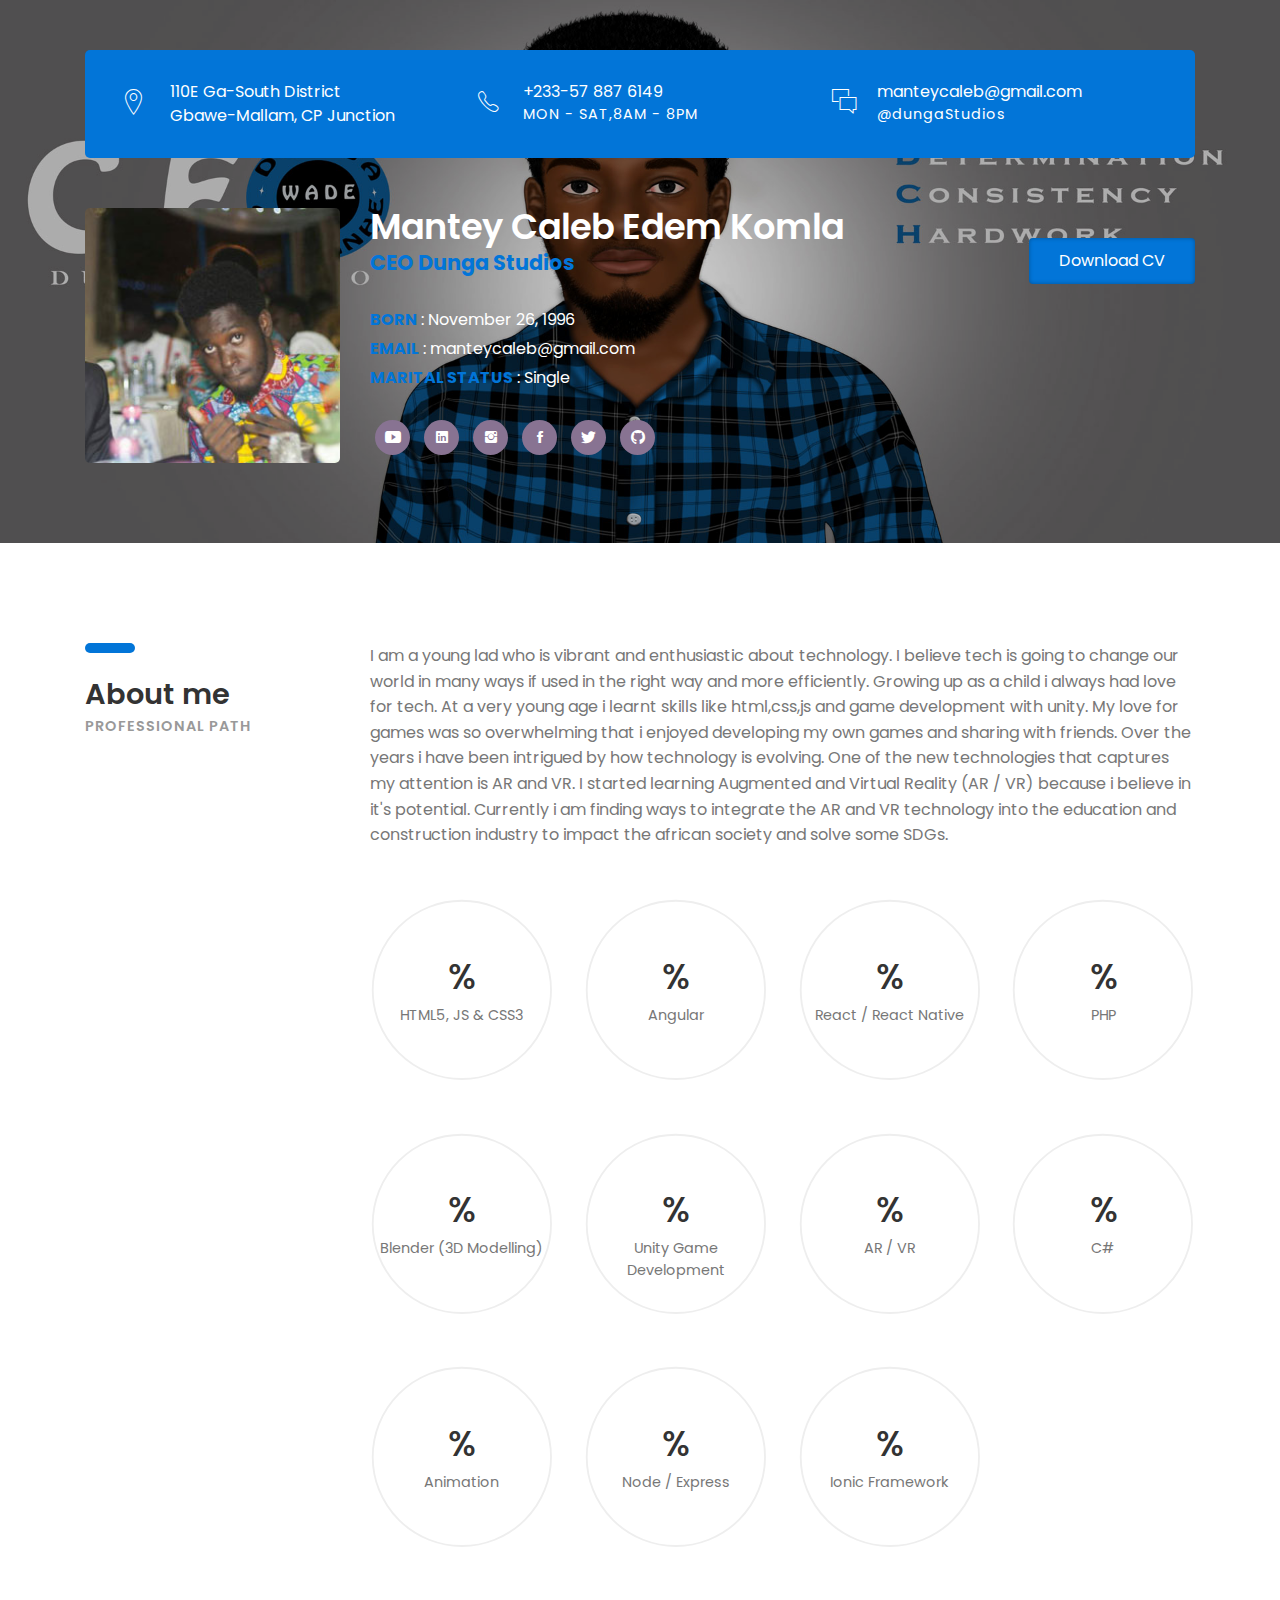
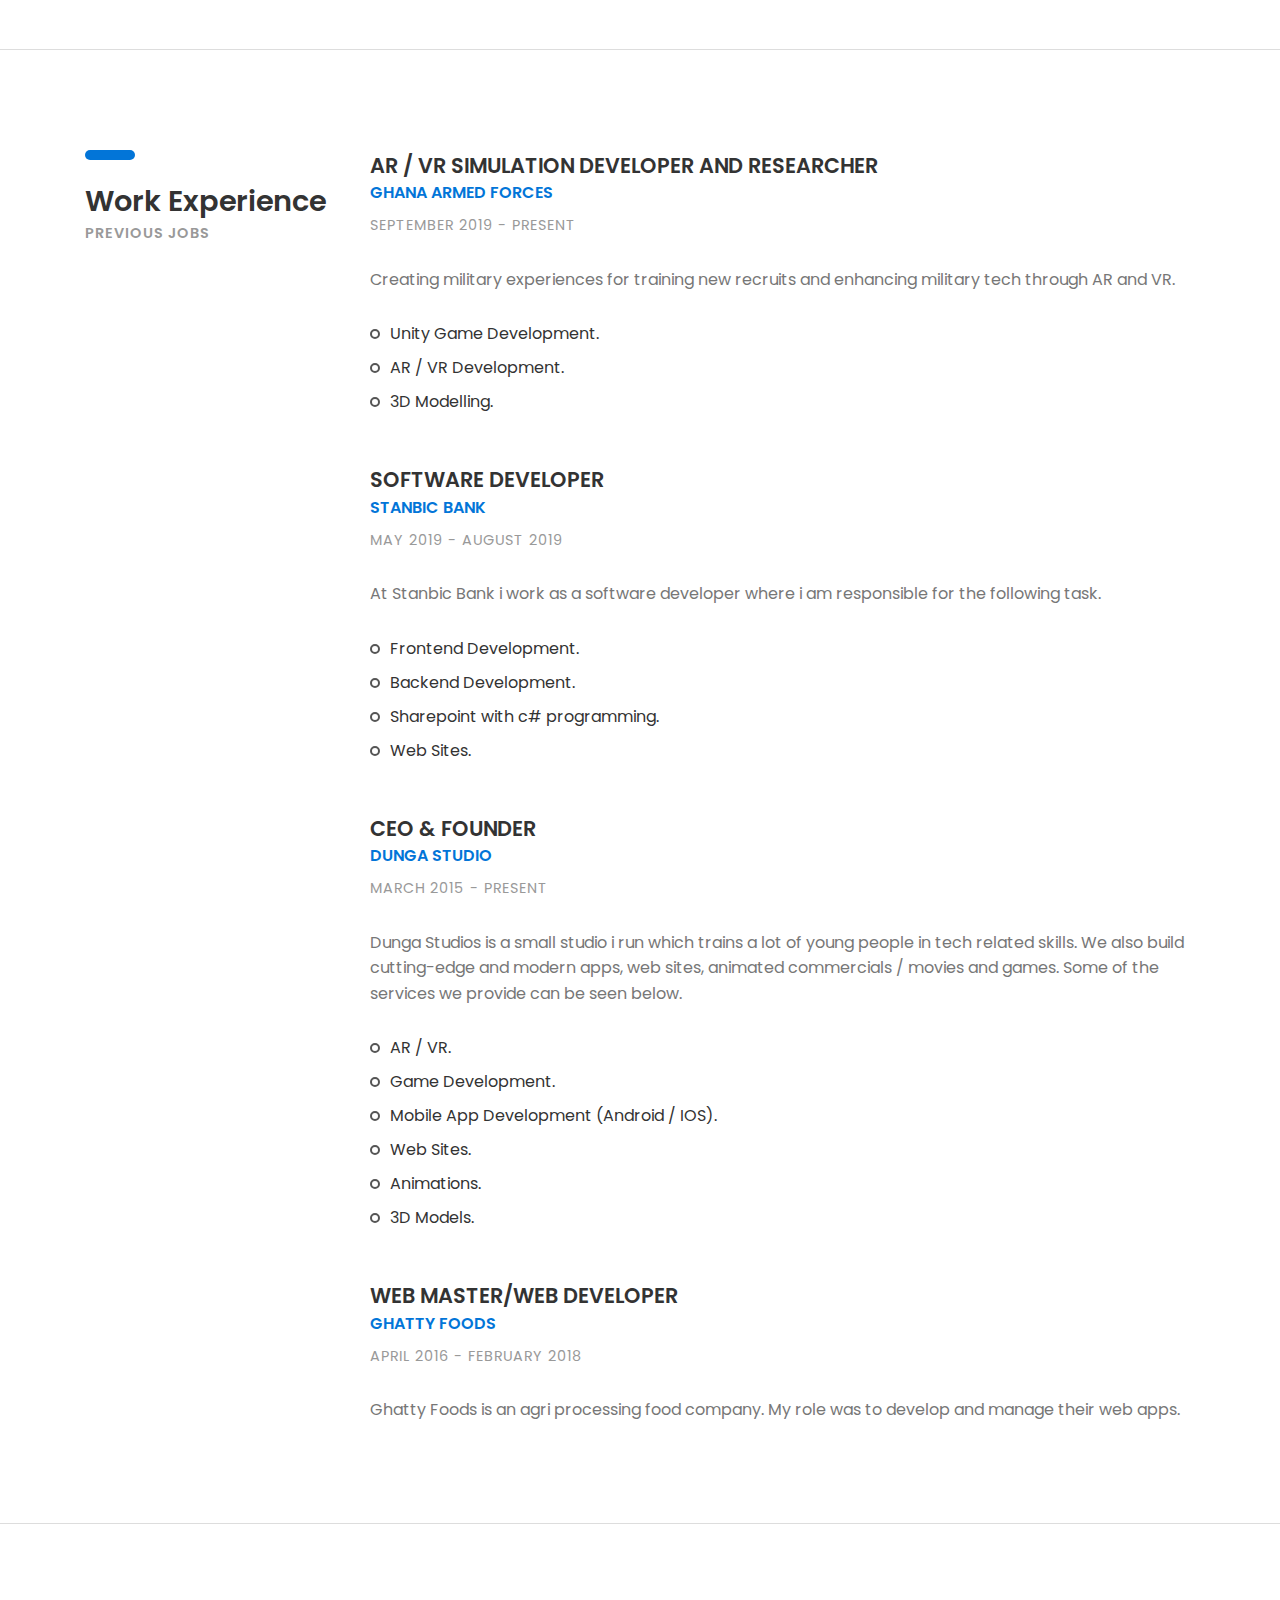
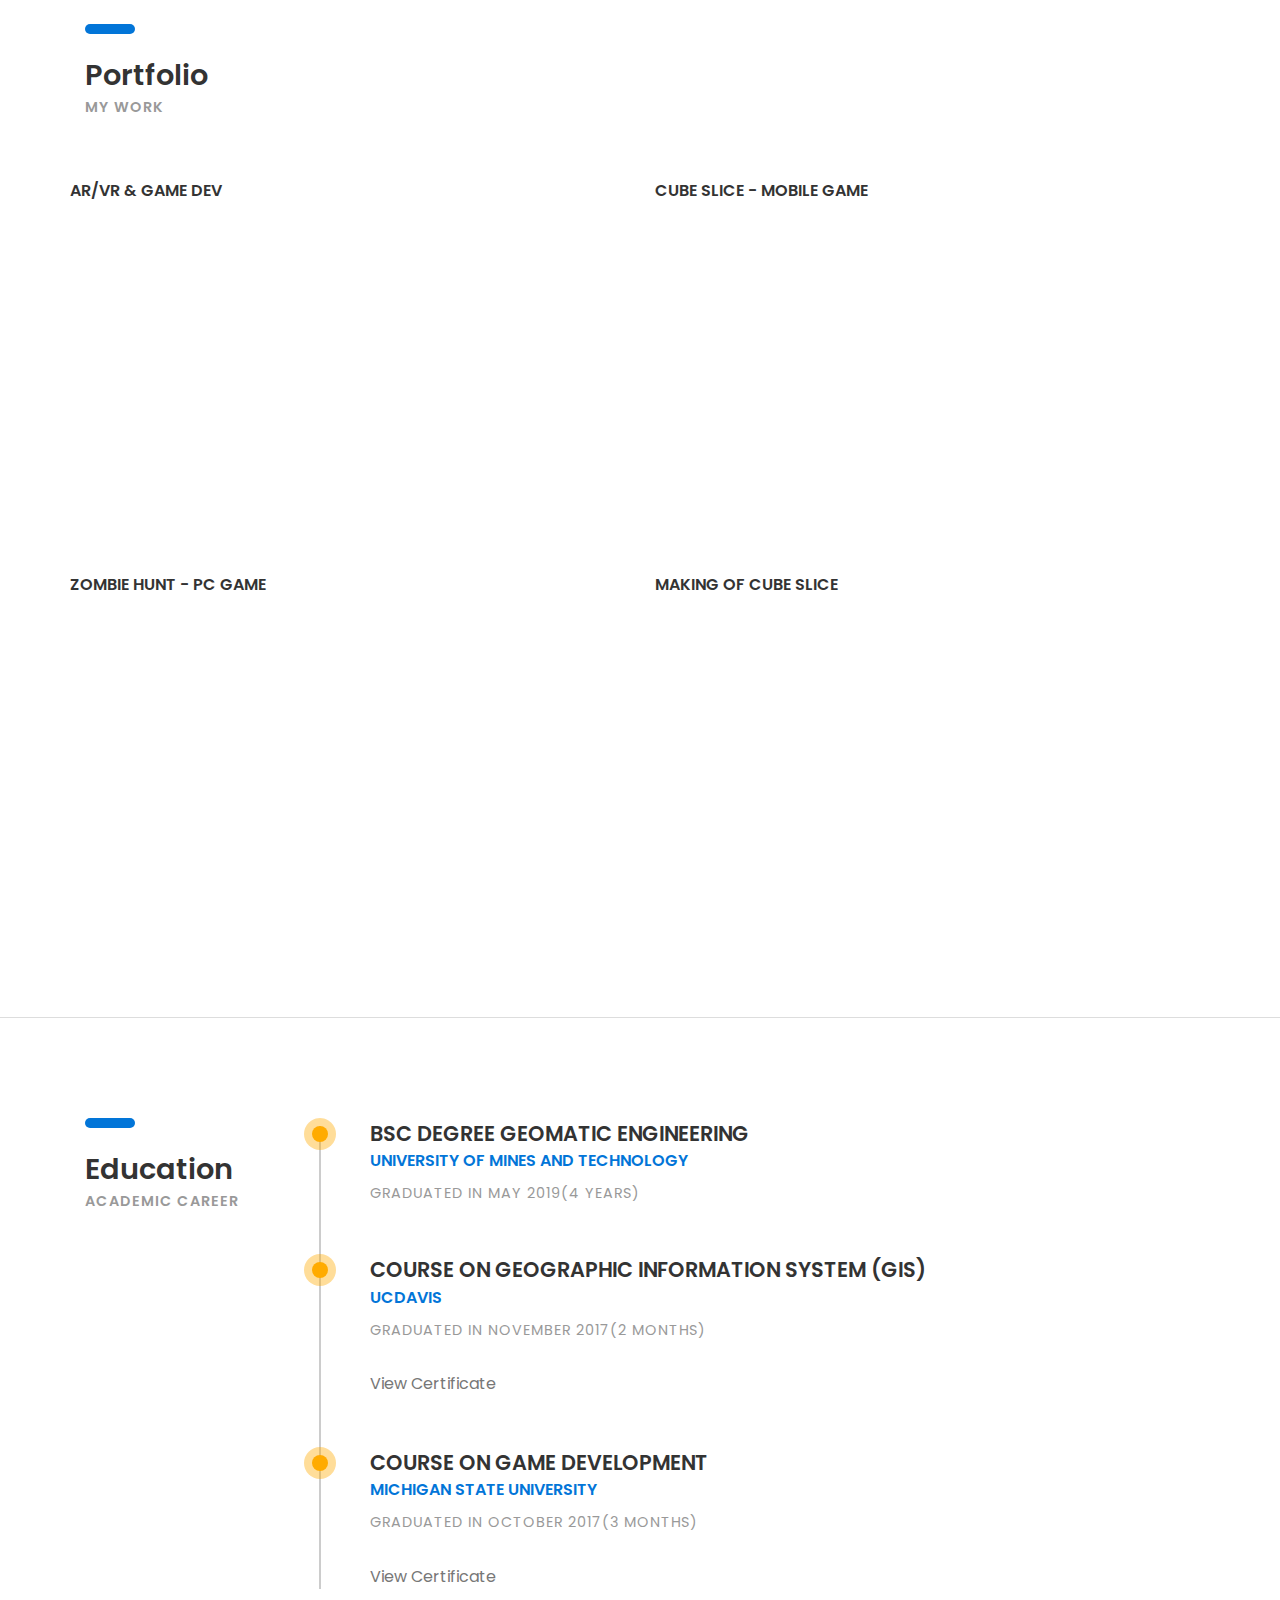
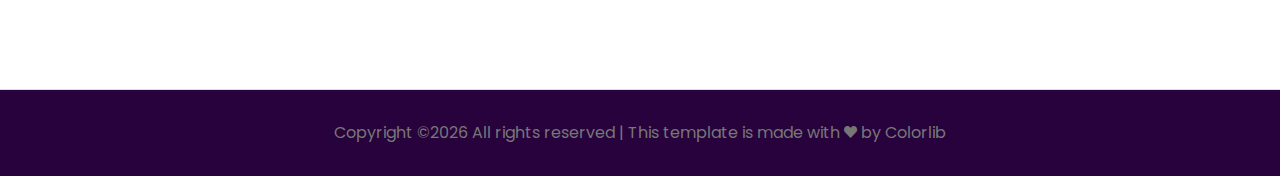
==== index.html @ 7332fef5 "My Portfolio Website Initial commit" ====
<!DOCTYPE HTML>
<html lang="en">
<head>
	<title>DungaStudios CV - Portfolio</title>
	<meta http-equiv="X-UA-Compatible" content="IE=edge">
    <meta name="viewport" content="width=device-width, initial-scale=1">
	<meta charset="UTF-8">
	<link rel="icon" type="image/x-icon" href="logo-dungaStudios.png">


	<!-- Font -->

	<link href="https://fonts.googleapis.com/css?family=Poppins:400,500,600,700%7CAllura" rel="stylesheet">

	<!-- Stylesheets -->

	<link href="css/bootstrap.css" rel="stylesheet">

	<link href="css/ionicons.css" rel="stylesheet">

	<link href="css/fluidbox.min.css" rel="stylesheet">

	<link href="css/styles.css" rel="stylesheet">

	<link href="css/responsive.css" rel="stylesheet">

</head>
<body>

	<section class="intro-section">
		<div class="container">

			<div class="heading-wrapper">
				<div class="row">
					<div class="col-sm-6 col-md-6 col-lg-4">
						<div class="info">
							<i class="icon ion-ios-location-outline"></i>
							<div class="right-area">
								<h5>110E Ga-South District</h5>
								<h5>Gbawe-Mallam, CP Junction</h5>
							</div><!-- right-area -->
						</div><!-- info -->
					</div><!-- col-sm-4 -->

					<div class="col-sm-6 col-md-6 col-lg-4">
						<div class="info">
							<i class="icon ion-ios-telephone-outline"></i>
							<div class="right-area">
								<h5>+233-57 887 6149</h5>
								<h6>MON - SAT,8AM - 8PM</h6>
							</div><!-- right-area -->
						</div><!-- info -->
					</div><!-- col-sm-4 -->

					<div class="col-sm-6 col-md-6 col-lg-4">
						<div class="info">
							<i class="icon ion-ios-chatboxes-outline"></i>
							<div class="right-area">
								<h5>manteycaleb@gmail.com</h5>
								<h6>@dungaStudios</h6>
							</div><!-- right-area -->
						</div><!-- info -->
					</div><!-- col-sm-4 -->
				</div><!-- row -->
			</div><!-- heading-wrapper -->



			<div class="intro">
				<div class="row">

					<div class="col-sm-8 col-md-4 col-lg-3">
						<div class="profile-img margin-b-30"><img src="images/profile-1-250x250.jpg" alt=""></div>
					</div><!-- col-sm-8 -->

					<div class="col-sm-10 col-md-5 col-lg-6">
							<h2><b>Mantey Caleb Edem Komla</b></h2>
							<h4 class="font-yellow" style="font-weight: bold;">CEO Dunga Studios</h4>
							<ul class="information margin-tb-30">
								<li><b class="font-yellow" style="font-weight: bold;">BORN</b> : November 26, 1996 </li>
								<li><b class="font-yellow" style="font-weight: bold;">EMAIL</b> : manteycaleb@gmail.com</li>
								<li><b class="font-yellow" style="font-weight: bold;">MARITAL STATUS</b> : Single</li>
							</ul>
							<ul class="social-icons">
								<!--<li><a href="https://myaccount.google.com/?utm_source=Google&utm_medium=onebox&utm_campaign=myaccount&pli=1"><i class="ion-social-google"></i></a></li>-->
								<li><a href="https://www.youtube.com/channel/UCE0AW4gIxu4RK_bDDP9975w"><i class="ion-social-youtube"></i></a></li>
								<li><a href="https://www.linkedin.com/in/caleb-mantey-a461a9148/"><i class="ion-social-linkedin"></i></a></li>
								<li><a href="https://www.instagram.com/dungastudios/"><i class="ion-social-instagram"></i></a></li>
								<li><a href="https://www.facebook.com/public/Caleb-Mantey/"><i class="ion-social-facebook"></i></a></li>
								<li><a href="https://twitter.com/calebmantey"><i class="ion-social-twitter"></i></a></li>
								<li><a href="https://github.com/Caleb-Mantey/"><i class="ion-social-github"></i></a></li>
							</ul>
					</div><!-- col-sm-8 -->

					<div class="col-sm-10 col-md-3 col-lg-3">
						<a class="downlad-btn" href="MyResume.pdf">Download CV</a>
					</div><!-- col-lg-2 -->

				</div><!-- row -->

			</div><!-- intro -->
		</div><!-- container -->
	</section><!-- intro-section -->


	<section class="about-section section">
		<div class="container">
			<div class="row">
				<div class="col-sm-12 col-md-3">
					<div class="heading">
						<h3><b>About me</b></h3>
						<h6 class="font-lite-black"><b>PROFESSIONAL PATH</b></h6>
					</div>
				</div><!-- col-sm-3 -->
				<div class="col-sm-12 col-md-9">
					<p class="margin-b-50">I am a young lad who is vibrant and enthusiastic about technology.
						I believe tech is going to change our world in many ways if used in the right way and 
						more efficiently. Growing up as a child i always had love for tech.
						At a very young age i learnt skills like html,css,js and game development with unity.
						My love for games was so overwhelming that i enjoyed developing my own games and sharing 
						with friends. Over the years i have been intrigued by how technology is evolving. 
						One of the new technologies that captures my attention is AR and VR. I started learning 
						Augmented and Virtual Reality (AR / VR) because i believe in it's potential. Currently i 
						am finding ways to integrate the AR and VR technology into the education and construction 
						industry to impact the african society and solve some SDGs.
					</p>

					<div class="row">
						<div class="col-sm-6 col-md-6 col-lg-3">
							<div class="radial-prog-area margin-b-30">
								<div class="radial-progress" data-prog-percent=".97">
									<div></div>
									<h6 class="progress-title">HTML5, JS & CSS3</h6>
								</div>
							</div><!-- radial-prog-area-->
						</div><!-- col-sm-6-->

						<div class="col-sm-6 col-md-6 col-lg-3">
							<div class="radial-prog-area margin-b-30">
								<div class="radial-progress" data-prog-percent=".85">
									<div></div>
									<h6 class="progress-title">Angular</h6>
								</div>
							</div><!-- radial-prog-area-->
						</div><!-- col-sm-6-->

						<div class="col-sm-6 col-md-6 col-lg-3">
							<div class="radial-prog-area margin-b-30">
								<div class="radial-progress" color="primary" data-prog-percent=".70">
									<div></div>
									<h6 class="progress-title">React / React Native</h6>
								</div>
							</div><!-- radial-prog-area-->
						</div><!-- col-sm-6-->

						<div class="col-sm-6 col-md-6 col-lg-3">
							<div class="radial-prog-area margin-b-50">
								<div class="radial-progress" data-prog-percent=".96">
									<div></div>
									<h6 class="progress-title">PHP</h6>
								</div>
							</div><!-- radial-prog-area-->
						</div><!-- col-sm-6-->

					</div><!-- row -->

					<div class="row">
						<div class="col-sm-6 col-md-6 col-lg-3">
							<div class="radial-prog-area margin-b-30">
								<div class="radial-progress" data-prog-percent=".60">
									<div></div>
									<h6 class="progress-title">Blender (3D Modelling)</h6>
								</div>
							</div><!-- radial-prog-area-->
						</div><!-- col-sm-6-->

						<div class="col-sm-6 col-md-6 col-lg-3">
							<div class="radial-prog-area margin-b-30">
								<div class="radial-progress" data-prog-percent=".88">
									<div></div>
									<h6 class="progress-title">Unity Game Development</h6>
								</div>
							</div><!-- radial-prog-area-->
						</div><!-- col-sm-6-->

						<div class="col-sm-6 col-md-6 col-lg-3">
							<div class="radial-prog-area margin-b-30">
								<div class="radial-progress" color="primary" data-prog-percent=".92">
									<div></div>
									<h6 class="progress-title">AR / VR</h6>
								</div>
							</div><!-- radial-prog-area-->
						</div><!-- col-sm-6-->

						<div class="col-sm-6 col-md-6 col-lg-3">
							<div class="radial-prog-area margin-b-50">
								<div class="radial-progress" data-prog-percent=".80">
									<div></div>
									<h6 class="progress-title">C#</h6>
								</div>
							</div><!-- radial-prog-area-->
						</div><!-- col-sm-6-->

						<div class="col-sm-6 col-md-6 col-lg-3">
							<div class="radial-prog-area margin-b-50">
								<div class="radial-progress" data-prog-percent=".80">
									<div></div>
									<h6 class="progress-title">Animation</h6>
								</div>
							</div><!-- radial-prog-area-->
						</div><!-- col-sm-6-->

						<div class="col-sm-6 col-md-6 col-lg-3">
							<div class="radial-prog-area margin-b-50">
								<div class="radial-progress" data-prog-percent=".75">
									<div></div>
									<h6 class="progress-title">Node / Express</h6>
								</div>
							</div><!-- radial-prog-area-->
						</div><!-- col-sm-6-->

						<div class="col-sm-6 col-md-6 col-lg-3">
								<div class="radial-prog-area margin-b-50">
									<div class="radial-progress" data-prog-percent=".86">
										<div></div>
										<h6 class="progress-title">Ionic Framework</h6>
									</div>
								</div><!-- radial-prog-area-->
						</div><!-- col-sm-6-->

					</div><!-- row -->
				</div><!-- col-sm-9 -->
			</div><!-- row -->
		</div><!-- container -->
	</section><!-- about-section -->

	<section class="experience-section section">
		<div class="container">
			<div class="row">
				<div class="col-sm-12 col-md-3">
					<div class="heading">
						<h3><b>Work Experience</b></h3>
						<h6 class="font-lite-black"><b>PREVIOUS JOBS</b></h6>
					</div>
				</div><!-- col-sm-3 -->

				<div class="col-sm-12 col-md-9">
					<div class="experience margin-b-50">
						<h4><b>AR / VR SIMULATION DEVELOPER AND RESEARCHER</b></h4>
						<h5 class="font-yellow"><b>GHANA ARMED FORCES</b></h5>
						<h6 class="font-lite-black margin-t-10">SEPTEMBER 2019 - PRESENT</h6>
						<p class="margin-tb-30">Creating military experiences for training new 
							recruits and enhancing military tech through AR and VR.  </p>
						<ul class="list margin-b-30">
							<li>Unity Game Development.</li>
							<li>AR / VR Development.</li>
							<li>3D Modelling.</li>
							<!--<li>Web Sites.</li>
							<li>Animations and Commercials.</li>
							<li>AR/VR Development.</li>-->
						</ul>
					</div>

					<div class="experience margin-b-50">
						<h4><b>SOFTWARE DEVELOPER</b></h4>
						<h5 class="font-yellow"><b>STANBIC BANK</b></h5>
						<h6 class="font-lite-black margin-t-10">MAY 2019 - AUGUST 2019</h6>
						<p class="margin-tb-30">At Stanbic Bank i work as a software developer where i am responsible for the following 
							task.  </p>
						<ul class="list margin-b-30">
							<li>Frontend Development.</li>
							<li>Backend Development.</li>
							<li>Sharepoint with c# programming.</li>
							<li>Web Sites.</li>
							<!--<li>Animations and Commercials.</li>
							<li>AR/VR Development.</li>-->
						</ul>
					</div><!-- experience -->

					<div class="experience margin-b-50">
						<h4><b>CEO & FOUNDER</b></h4>
						<h5 class="font-yellow"><b>DUNGA STUDIO</b></h5>
						<h6 class="font-lite-black margin-t-10">MARCH 2015 - PRESENT</h6>
						<p class="margin-tb-30">Dunga Studios is a small studio i run which trains a lot of young people
								in tech related skills. We also build cutting-edge and modern apps, web sites, animated commercials / movies
								and games. Some of the services we provide can be seen below. </p>
						<ul class="list">
							<li>AR / VR.</li>
							<li>Game Development.</li>
							<li>Mobile App Development (Android / IOS).</li>
							<li>Web Sites.</li>
							<li>Animations.</li>
							<li>3D Models.</li>
						</ul>
					</div><!-- experience -->

					<div class="experience margin-b-50">
						<h4><b>WEB MASTER/WEB DEVELOPER</b></h4>
						<h5 class="font-yellow"><b>GHATTY FOODS</b></h5>
						<h6 class="font-lite-black margin-t-10">APRIL 2016 - FEBRUARY 2018</h6>
						<p class="margin-tb-30">Ghatty Foods is an agri processing food company. My role was to develop and
								manage their web apps. </p>
							<!--<ul class="list">
								<li>Duis non volutpat arcu, eu mollis tellus.</li>
								<li>Quis consequat nulla effi citur at.</li>
								<li>Sed finibus aliquam neque sit.</li>
							</ul>-->
					</div><!-- experience -->

				</div><!-- col-sm-9 -->
			</div><!-- row -->
		</div><!-- container -->
	</section><!-- experience-section -->

	<section class="portfolio-section section">
		<div class="container">
			<div class="row">
				<div class="col-sm-12 col-md-12">
					<div class="heading">
						<h3><b>Portfolio</b></h3>
						<h6 class="font-lite-black"><b>MY WORK</b></h6>
					</div>
				</div><!-- col-sm-3 -->

				<div class="row">
					<!--<div class="portfolioFilter clearfix margin-b-80">
						<a href="#" data-filter="*" class="current"><b>ALL</b></a>
						<a href="#" data-filter=".web-design"><b>WEB DESIGN</b></a>
						<a href="#" data-filter=".arvr"><b>AR/VR & GAME DEV</b></a>
						<a href="#" data-filter=".animation"><b>ANIMATION / 3D MODELLING</b></a>
					</div> portfolioFilter -->
					<div class="col-sm-12 col-md-6">
						<a ><b>AR/VR & GAME DEV</b></a>
						<br/><br/>
						<iframe width="560" height="315" 
						src="https://www.youtube.com/embed/S8D1p2k-pBk" 
						frameborder="0" 
						allow="accelerometer; autoplay; encrypted-media; gyroscope; picture-in-picture" 
						allowfullscreen></iframe>
						<br/><br/>
					</div>

					<div class="col-sm-12 col-md-6">
						<a ><b>CUBE SLICE - MOBILE GAME</b></a>
						<br/><br/>
						<iframe width="560" height="315" 
						src="https://www.youtube.com/embed/HG5vNfaxDWw" 
						frameborder="0" 
						allow="accelerometer; autoplay; encrypted-media; gyroscope; picture-in-picture" 
						allowfullscreen></iframe>
						<br/><br/>
					</div>

					<div class="col-sm-12 col-md-6">
						<a ><b>ZOMBIE HUNT - PC GAME</b></a>
						<br/><br/>
						<iframe width="560" height="315" 
						src="https://www.youtube.com/embed/_yTbnws-tog?start=31" 
						frameborder="0" 
						allow="accelerometer; autoplay; encrypted-media; gyroscope; picture-in-picture" 
						allowfullscreen></iframe>
						<br/><br/>
					</div>

					<div class="col-sm-12 col-md-6">
						<a ><b>MAKING OF CUBE SLICE</b></a>
						<br/><br/>
						<iframe width="560" height="315" 
						src="https://www.youtube.com/embed/PsE0XxAMvwQ?start=31" 
						frameborder="0" 
						allow="accelerometer; autoplay; encrypted-media; gyroscope; picture-in-picture" 
						allowfullscreen></iframe>
						<br/><br/>
					</div>
					
				</div><!-- col-sm-8 -->
			</div><!-- row -->

			<!--<div class="portfolioContainer  margin-b-50">

				<div class="p-item web-design">
					<a href="images/portfolio-13-400x400.jpg" data-fluidbox>
						<img src="images/portfolio-13-400x400.jpg" alt=""></a>
				</div>

				<div class="p-item arvr animation">
					<a href="images/portfolio-14-400x400.jpg" data-fluidbox>
						<img src="images/portfolio-14-400x400.jpg" alt=""></a>
				</div>

				<div class="p-item web-design">
					<a href="images/portfolio-15-400x400.jpg" data-fluidbox>
						<img src="images/portfolio-15-400x400.jpg" alt=""></a>
				</div>

				<div class="p-item animation">
					<a class="img" href="images/dino7.png" data-fluidbox>
						<img src="images/dino7.png" height="270px" width="270px" alt=""></a>
				</div>

				<div class="p-item arvr animation">
					<a href="images/DE.png" height="270px" width="270px" data-fluidbox>
						<img src="images/DE.png" height="270px" width="270px" alt=""></a>
				</div>

				<div class="p-item animation">
					<a class="img" href="images/vR1.png" data-fluidbox>
						<img src="images/vR1.png" height="270px" width="270px" alt=""></a>
				</div>

				<div class="p-item animation web-design">
					<a href="images/portfolio-18-400x400.jpg" data-fluidbox>
						<img src="images/portfolio-18-400x400.jpg" alt=""></a>
				</div>

				<div class="p-item  animation arvr">
					<a href="images/portfolio-19-400x400.jpg" data-fluidbox>
						<img src="images/portfolio-19-400x400.jpg" alt=""></a>
				</div>

				<div class="p-item web-design arvr">
					<a href="images/portfolio-20-400x400.jpg" data-fluidbox>
						<img src="images/portfolio-20-400x400.jpg" alt=""></a>
				</div>

			</div> portfolioContainer -->
		</div><!-- container -->
	</section><!-- portfolio-section -->


	<section class="education-section section">
		<div class="container">
			<div class="row">
				<div class="col-sm-12 col-md-3">
					<div class="heading">
						<h3><b>Education</b></h3>
						<h6 class="font-lite-black"><b>ACADEMIC CAREER</b></h6>
					</div>
				</div><!-- col-sm-3 -->

				<div class="col-sm-12 col-md-9">

					<div class="education-wrapper">
						<!--<div class="education margin-b-50">
							<h4><b>MASTER DEGREE IN SCIENCE</b></h4>
							<h5 class="font-yellow"><b>UCLA - SCIENCE AND ENGINEERING</b></h5>
							<h6 class="font-lite-black margin-t-10">GRADUATED IN MAY 2010(2 YEARS)</h6>
							<p class="margin-tb-30">Duis non volutpat arcu, eu mollis tellus. Sed finibus aliquam neque sit amet sodales.
							Lorem ipsum dolor sit amet, consectetur adipiscing elit. Nulla maximus pellentes que velit,
							quis consequat nulla effi citur at. Maecenas sed massa tristique.Duis non volutpat arcu,
							eu mollis tellus. Sed finibus aliquam neque sit amet sodales. </p>
						</div>--><!-- education -->

						<div class="education margin-b-50">
								<h4><b>BSC DEGREE GEOMATIC ENGINEERING</b></h4>
								<h5 class="font-yellow"><b>UNIVERSITY OF MINES AND TECHNOLOGY</b></h5>
								<h6 class="font-lite-black margin-t-10">GRADUATED IN MAY 2019(4 YEARS)</h6>
								<!--<p class="margin-tb-30"><a href="#">View Certificate</a> </p>-->
						</div><!-- education -->

						<div class="education margin-b-50">
								<h4><b>COURSE ON GEOGRAPHIC INFORMATION SYSTEM (GIS)</b></h4>
								<h5 class="font-yellow"><b>UCDAVIS</b></h5>
								<h6 class="font-lite-black margin-t-10">GRADUATED IN NOVEMBER 2017(2 MONTHS)</h6>
								<p class="margin-tb-30"><a href="https://www.coursera.org/account/accomplishments/certificate/J3UERWYVR74S">View Certificate</a> </p>
						</div><!-- education -->

						<div class="education margin-b-50">
							<h4><b>COURSE ON GAME DEVELOPMENT</b></h4>
							<h5 class="font-yellow"><b>MICHIGAN STATE UNIVERSITY</b></h5>
							<h6 class="font-lite-black margin-t-10">GRADUATED IN OCTOBER 2017(3 MONTHS)</h6>
							<p class="margin-tb-30"><a href="https://www.coursera.org/account/accomplishments/certificate/6VK5U9E7FCEQ">View Certificate</a></p>
						</div><!-- education -->

						
					</div><!-- education-wrapper -->
				</div><!-- col-sm-9 -->
			</div><!-- row -->
		</div><!-- container -->

	</section><!-- education-section -->

	<footer>
		<p class="copyright">
			<!-- Link back to Colorlib can't be removed. Template is licensed under CC BY 3.0. -->
Copyright &copy;<script>document.write(new Date().getFullYear());</script> All rights reserved | This template is made with <i class="ion-heart" aria-hidden="true"></i> by <a href="https://colorlib.com" target="_blank">Colorlib</a>
<!-- Link back to Colorlib can't be removed. Template is licensed under CC BY 3.0. -->
		</p>
	</footer>


	<!-- SCIPTS -->

	<script src="common-js/jquery-3.2.1.min.js"></script>

	<script src="common-js/tether.min.js"></script>

	<script src="common-js/bootstrap.js"></script>

	<script src="common-js/isotope.pkgd.min.js"></script>

	<script src="common-js/jquery.waypoints.min.js"></script>

	<script src="common-js/progressbar.min.js"></script>

	<script src="common-js/jquery.fluidbox.min.js"></script>

	<script src="common-js/scripts.js"></script>

</body>
</html>
---- css/fluidbox.min.css ----
@-webkit-keyframes a{0%{-webkit-transform:translate(-50%,-50%) rotateX(0) rotateY(0);transform:translate(-50%,-50%) rotateX(0) rotateY(0)}50%{-webkit-transform:translate(-50%,-50%) rotateX(-180deg) rotateY(0);transform:translate(-50%,-50%) rotateX(-180deg) rotateY(0)}to{-webkit-transform:translate(-50%,-50%) rotateX(-180deg) rotateY(-180deg);transform:translate(-50%,-50%) rotateX(-180deg) rotateY(-180deg)}}@keyframes a{0%{-webkit-transform:translate(-50%,-50%) rotateX(0) rotateY(0);transform:translate(-50%,-50%) rotateX(0) rotateY(0)}50%{-webkit-transform:translate(-50%,-50%) rotateX(-180deg) rotateY(0);transform:translate(-50%,-50%) rotateX(-180deg) rotateY(0)}to{-webkit-transform:translate(-50%,-50%) rotateX(-180deg) rotateY(-180deg);transform:translate(-50%,-50%) rotateX(-180deg) rotateY(-180deg)}}.fluidbox{outline:none}.fluidbox__overlay{background-color:hsla(0,0%,100%,.85);cursor:pointer;cursor:zoom-out;opacity:0;pointer-events:none;position:fixed;top:-100%;left:0;bottom:-100%;right:0;-webkit-transition:all .5s ease-in-out;transition:all .5s ease-in-out}.fluidbox--opened .fluidbox__overlay{pointer-events:auto}.fluidbox__wrap{background-position:center center;background-size:cover;margin:0 auto;position:relative;-webkit-transition:all .5s ease-in-out;transition:all .5s ease-in-out}.fluidbox--closed .fluidbox__thumb,.fluidbox__thumb{-webkit-transition:opacity 0s ease-in-out 0s;transition:opacity 0s ease-in-out 0s}.fluidbox__ghost{background-size:100% 100%;background-position:center center;background-repeat:no-repeat;position:absolute;-webkit-transition:opacity 0s 0s,-webkit-transform .5s 0s;transition:opacity 0s 0s,-webkit-transform .5s 0s;transition:opacity 0s 0s,transform .5s 0s;transition:opacity 0s 0s,transform .5s 0s,-webkit-transform .5s 0s}.fluidbox--opened .fluidbox__ghost{cursor:pointer;cursor:zoom-out}.fluidbox--closed .fluidbox__ghost{-webkit-transition:opacity 0s .5s,-webkit-transform .5s 0s;transition:opacity 0s .5s,-webkit-transform .5s 0s;transition:opacity 0s .5s,transform .5s 0s;transition:opacity 0s .5s,transform .5s 0s,-webkit-transform .5s 0s}.fluidbox__loader{opacity:0;-webkit-perspective:200px;perspective:200px;pointer-events:none;position:absolute;top:0;left:0;bottom:0;right:0}.fluidbox__loader:before{background-color:hsla(0,0%,100%,.85);content:'';-webkit-transform-style:preserve-3d;transform-style:preserve-3d;position:absolute;top:50%;left:50%;width:20%;padding-bottom:20%;-webkit-transform:translate(-50%,-50%);transform:translate(-50%,-50%);-webkit-transition-property:-webkit-transform;transition-property:-webkit-transform;transition-property:transform;transition-property:transform,-webkit-transform;-webkit-transition-duration:.5s;transition-duration:.5s;-webkit-transition-delay:0s;transition-delay:0s}.fluidbox--loading .fluidbox__loader{opacity:1;-webkit-transition:opacity .5s ease-in-out .5s;transition:opacity .5s ease-in-out .5s}.fluidbox--loading .fluidbox__loader:before{-webkit-animation:a 1s 0s infinite ease-in-out forwards;animation:a 1s 0s infinite ease-in-out forwards}
/*# sourceMappingURL=fluidbox.min.css.map */
---- css/styles.css ----
/*
====================================================

* 	[Master Stylesheet]

	Theme Name :
	Version    :
	Author     :
	Author URI :

====================================================

	TOC

	1. PRIMARY STYLES
	2. COMMONS FOR PAGE DESIGN
	3. INTRO SECTION
		HEADER
		INTRO
	4. ABOUT SECTION
	5. EXPERIENCE SECTION
	6. PORFOLIO SECTION
	7. EDUCATION SECTION
	8. FOOTER

====================================================


/* ---------------------------------
1. PRIMARY STYLES
--------------------------------- */

html{ font-size: 100%; height: 100%; overflow-x: hidden; margin: 0px;  padding: 0px; touch-action: manipulation; }


body{ font-size: 16px; font-family: 'Poppins', serif; width: 100%; height: 100%; margin: 0; font-weight: 400;
	-webkit-font-smoothing: antialiased; -moz-osx-font-smoothing: grayscale; word-wrap: break-word;
	color: #333; }

h1, h2, h3, h4, h5, h6, p, a, ul, span, li, img, inpot, button{ margin: 0; padding: 0; }

h1,h2,h3,h4,h5,h6{ line-height: 1.5; font-weight: inherit; }

h1,h2,h3{ font-family: 'Poppins', cursive; }

p{ line-height: 1.6; font-size: 1em; font-weight: 400; color: #777; }

h1{ font-size: 4em; line-height: 1; }
h2{ font-size: 2.2em; line-height: 1.1; }
h3{ font-size: 1.8em; }
h4{ font-size: 1.3em; }
h5{ font-size: 1em; }
h6{ font-size: .9em; letter-spacing: 1px; }

a, button{ display: inline-block; text-decoration: none; color: inherit; line-height: 1;
	-webkit-transition: all .25s ease-in-out; transition: all .25s ease-in-out; }

a:focus, a:active, a:hover,
button:focus, button:active, button:hover,
a b.light-color:hover{ text-decoration: none; color: #FFA804; }

b{ font-weight: 600; }

img{ width: 100%; }

li{ list-style: none; display: inline-block; }

span{ display: inline-block; }

button{ outline: 0; border: 0; background: none; cursor: pointer; }

.icon{ font-size: 1.1em; display: inline-block; line-height: inherit; }

[class^="icon-"]:before, [class*=" icon-"]:before{ line-height: inherit; }

b.max-bold{ font-weight: 700; }



/* ---------------------------------
2. COMMONS FOR PAGE DESIGN
--------------------------------- */

.section{ padding: 100px 0 50px; border-bottom: 1px solid #ddd; }

.section .heading{ margin-bottom: 60px; }

.section .heading:before{ content:''; height: 10px; width: 50px; border-radius: 5px;
	margin-bottom: 20px; display: block; background: #0275d8; }

.margin-t-10{ margin-top: 10px; }

.margin-b-30{ margin-bottom: 30px; }
.margin-b-50{ margin-bottom: 50px; }

.margin-tb-30{ margin-top: 30px; margin-bottom: 30px; }

.font-yellow{ color: #0275d8; }

.font-semi-white{ color: #ddd; }

.font-lite-black{ color: #999; }



/* ---------------------------------
3. INTRO SECTION
--------------------------------- */

.intro-section{ padding: 50px 0; position: relative; background-size: cover;
	z-index: 1;background-image: url(../images/slider-3-1920x1080.jpg); }

.intro-section:before{ content:''; z-index: -1; position: absolute; top: 0; bottom: 0; left: 0;
	right: 0; background: rgba(0,0,0, .2); }


/* HEADER */

.intro-section .heading-wrapper{ border-radius: 5px; padding: 30px 40px 20px; margin-bottom: 50px;
	background: #0275d8; color: #fff; }

.intro-section .info{ margin-bottom: 10px; }

.intro-section .info .icon{ float: left; font-size: 30px; }

.intro-section .info .right-area{ margin-left: 45px; }


/* INTRO */

.intro{ color: #fff; }

.intro .profile-img{ max-width: 400px; border-radius: 5px; overflow: hidden; }

.intro .information > li{ display: block; margin: 5px 0; }

.intro .social-icons > li > a{ height: 35px; line-height: 35px; width: 35px; border-radius: 20px;
	overflow: hidden; z-index: 1; position: relative; margin: 0 5px 5px; text-align: center;
	background: #887392; color: #fff; }

.intro .social-icons > li > a:after{ content: ''; position: absolute; bottom: 0; left: 0; right: 0;
	top: 0; z-index: -1; border-radius: 20px; background: #FFA804;
	-webkit-transition: all .2s ease; transition: all .2s ease;
	-webkit-transform: scale(0); transform: scale(0); }

.intro .social-icons > li > a:hover:after{ -webkit-transform: scale(1); transform: scale(1); }


.intro .downlad-btn{ padding: 15px 30px; border-radius: 4px; float: right; margin-top: 30px;
	box-shadow: inset 0 0px 4px rgba(0,0,0,.3); background: #0275d8; color: #fff;
	-webkit-transition: all .2s ease; transition: all .2s ease; }

.intro .downlad-btn:hover{ -webkit-transform: translateY(-4px); transform: translateY(-4px); }



/* ---------------------------------
4. ABOUT SECTION
--------------------------------- */

.radial-progress{ position: relative; max-width: 200px; margin: 0 auto; }

.radial-progress .progressbar-text{ font-size: 2.2em; font-weight: 500;
	padding-bottom: 25px!important; color: #333!important; }

.radial-progress .progressbar-text:after{ content:'%'; }

.radial-progress .progress-title{ position: absolute; top: 50%; left: 50%; width: 100%;
	letter-spacing: 0; text-align: center; transform: translate(-50%, 15px); color: #777; }



/* ---------------------------------
5. EXPERIENCE SECTION
--------------------------------- */

.experience .list > li{ display: block; position: relative; margin-bottom: 10px; padding-left: 20px; }

.experience .list > li:before{ content: ''; position: absolute; top: 50%; left: 0; height: 10px;
	width: 10px; margin-top: -5px; display: block; border-radius: 10px; border: 2px solid #555; }



/* ---------------------------------
6. PORFOLIO SECTION
--------------------------------- */

.portfolio-section{ position: relative; }

.portfolio-section .portfolioFilter{ margin-top: 60px; color: #666; }

.portfolio-section .portfolioFilter a{ margin: 10px 10px 0 0; }

.portfolio-section .portfolioFilter a.current{ color: #0275d8; }

.portfolio-section .portfolioContainer{ margin-left: -15px; margin-right: -15px; }

.portfolio-section .p-item{ width: 25%; padding: 0 7.5px 0px; margin-top: 15px; }

.portfolio-section .p-item a{ display: inline-block; position: relative; }



/* ---------------------------------
7. EDUCATION SECTION
--------------------------------- */

.education-wrapper{ position: relative; }

.education-wrapper:after{ content:''; position: absolute; top: 8px; bottom: 0; left: -51px;
	width: 2px; background: #ccc; }

.education-wrapper .education{ position: relative; }

.education-wrapper .education:after{ content:''; position: absolute; top: 8px; left: -58px; width: 16px;
	height: 16px; border-radius: 10px; z-index: 1;
	box-shadow: 0 0 0 8px rgba(255,171,0, .4); background: #FFAB00; }



/* ---------------------------------
8. FOOTER
--------------------------------- */

.copyright{ text-align: center; padding: 30px 0; background: #28023D; }
---- css/responsive.css ----
/* Screens Resolution : 992px
-------------------------------------------------------------------------- */
@media only screen and (max-width: 1200px) {
	
}

/* Screens Resolution : 992px
-------------------------------------------------------------------------- */
@media only screen and (max-width: 992px) {

	


	
	/* ---------------------------------
	7. EDUCATION SECTION
	--------------------------------- */
	
	.education-wrapper:after,
	.education-wrapper .education:after{ display: none; }
}

/* Screens Resolution : 767px
-------------------------------------------------------------------------- */
@media only screen and (max-width: 767px) {
	
	/* ---------------------------------
	1. PRIMARY STYLES
	--------------------------------- */

	p{ line-height: 1.4; }

	h1{ font-size: 3em; }
	h2{ font-size: 2em; }
	h3{ font-size: 1.8em; }


	
	/* ---------------------------------
	2. COMMONS FOR PAGE DESIGN
	--------------------------------- */

	.section{ padding: 50px 0 0px; }

	.section .heading{ margin-bottom: 30px; }

	
	/* ---------------------------------
	3. INTRO SECTION
	--------------------------------- */

	/* INTRO */

	.intro .downlad-btn{ float: none; }
	
		/* ---------------------------------
	6. PORFOLIO SECTION
	--------------------------------- */
	
	.portfolio-section .portfolioFilter{ margin-top: 0px; margin-bottom: 20px; }
	
	.portfolio-section .p-item{ width: 50%; }
	
}

/* Screens Resolution : 575px
-------------------------------------------------------------------------- */
@media only screen and (max-width: 575px) {
	
	/* ---------------------------------
	1. PRIMARY STYLES
	--------------------------------- */

	body{ font-size: 14px;  }
	
	/* ---------------------------------
	6. PORFOLIO SECTION
	--------------------------------- */

	.portfolio-section .p-item{ width: 100%; }
	
}

/* Screens Resolution : 479px
-------------------------------------------------------------------------- */
@media only screen and (max-width: 479px) {


}

/* Screens Resolution : 359px
-------------------------------------------------------------------------- */
@media only screen and (max-width: 359px) {
	
	

}

/* Screens Resolution : 290px
-------------------------------------------------------------------------- */
@media only screen and (max-width: 290px) {

	
}

/* Screens Resolution : 290px
-------------------------------------------------------------------------- */
@media only screen and (max-width: 260px) {

	
}
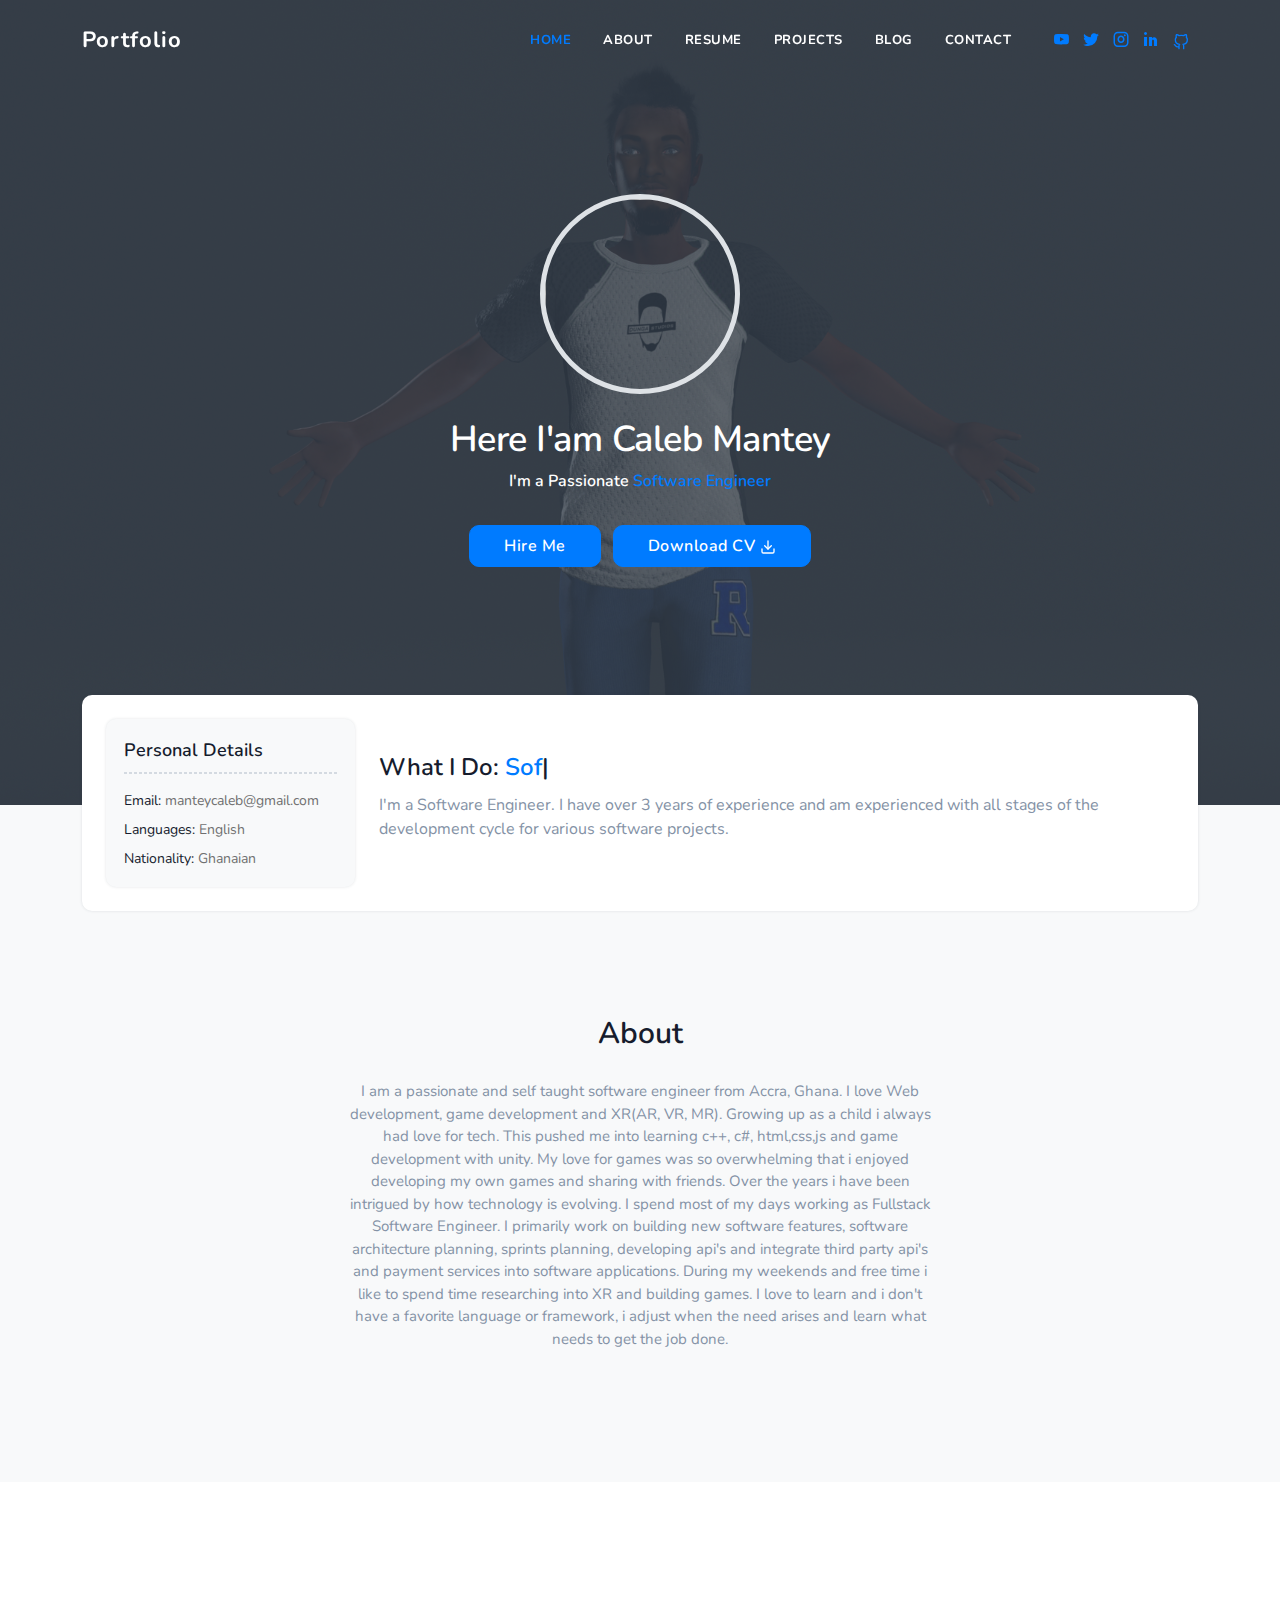
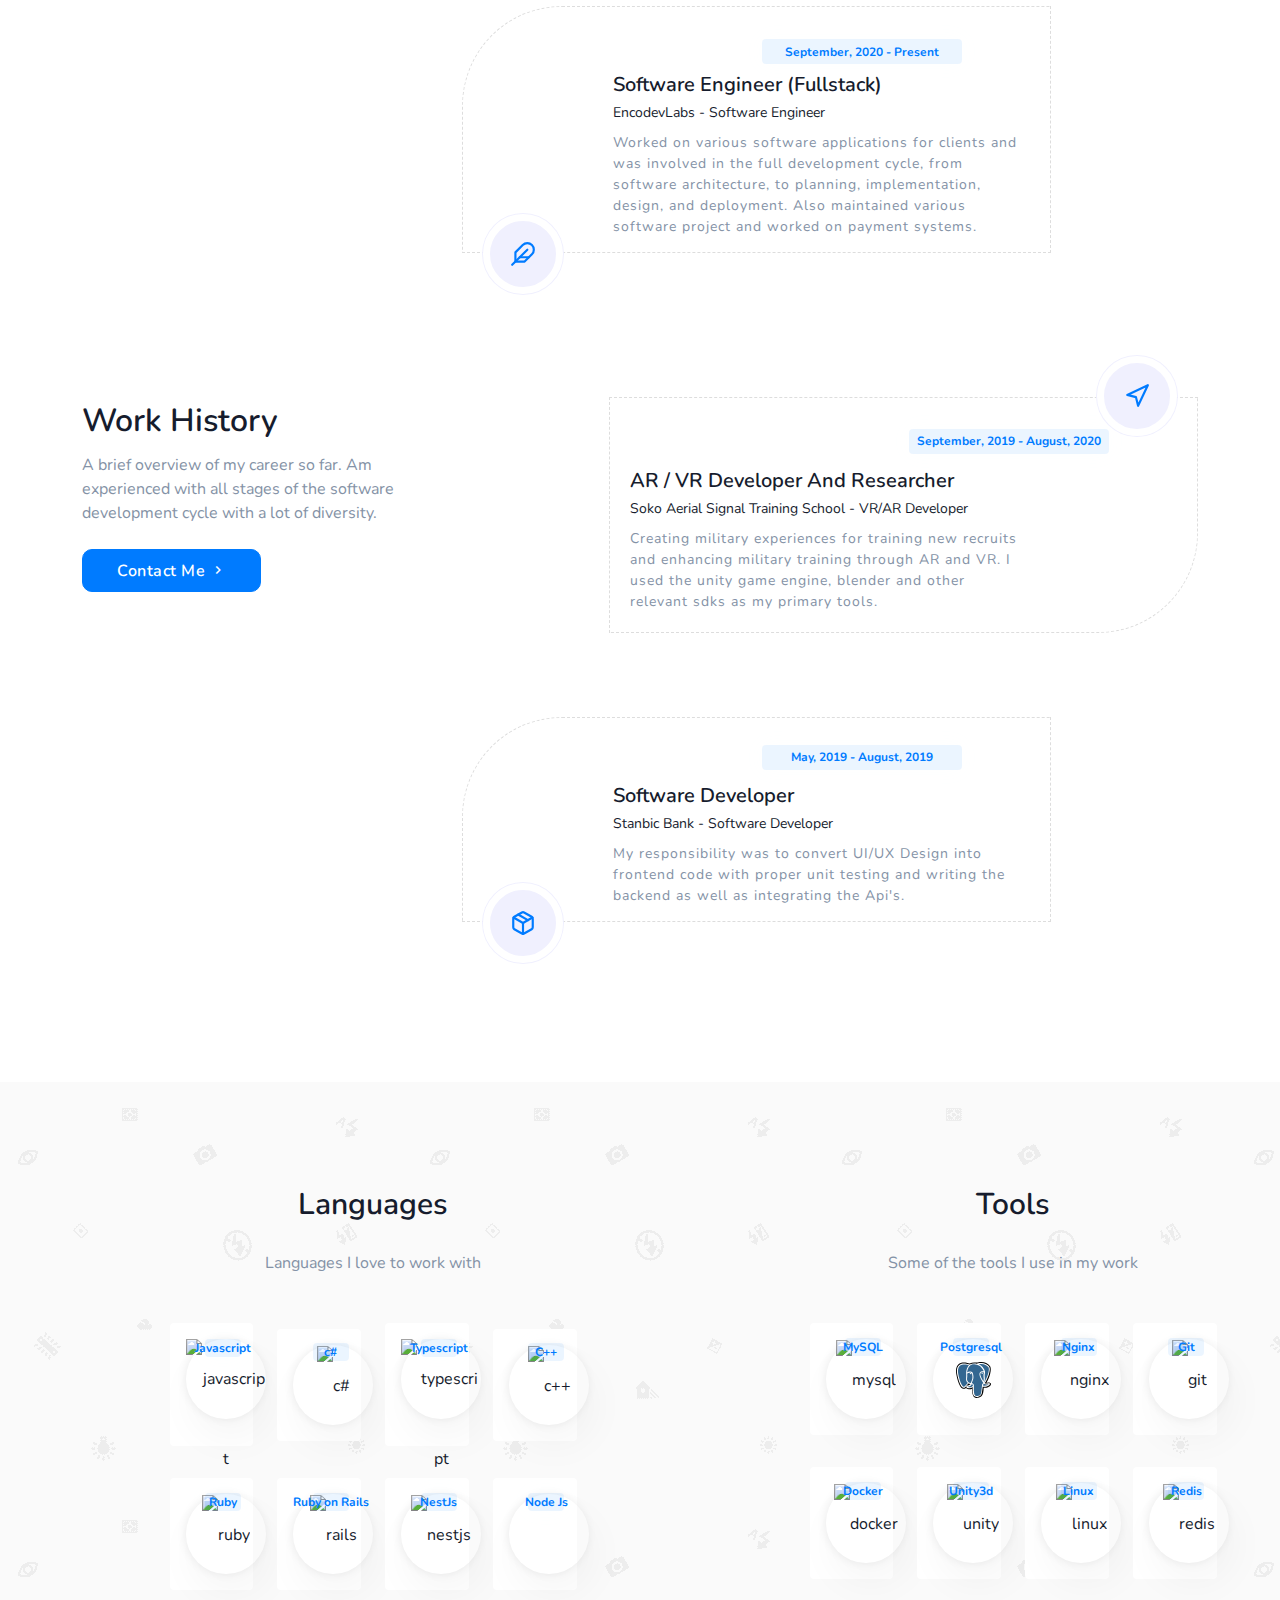
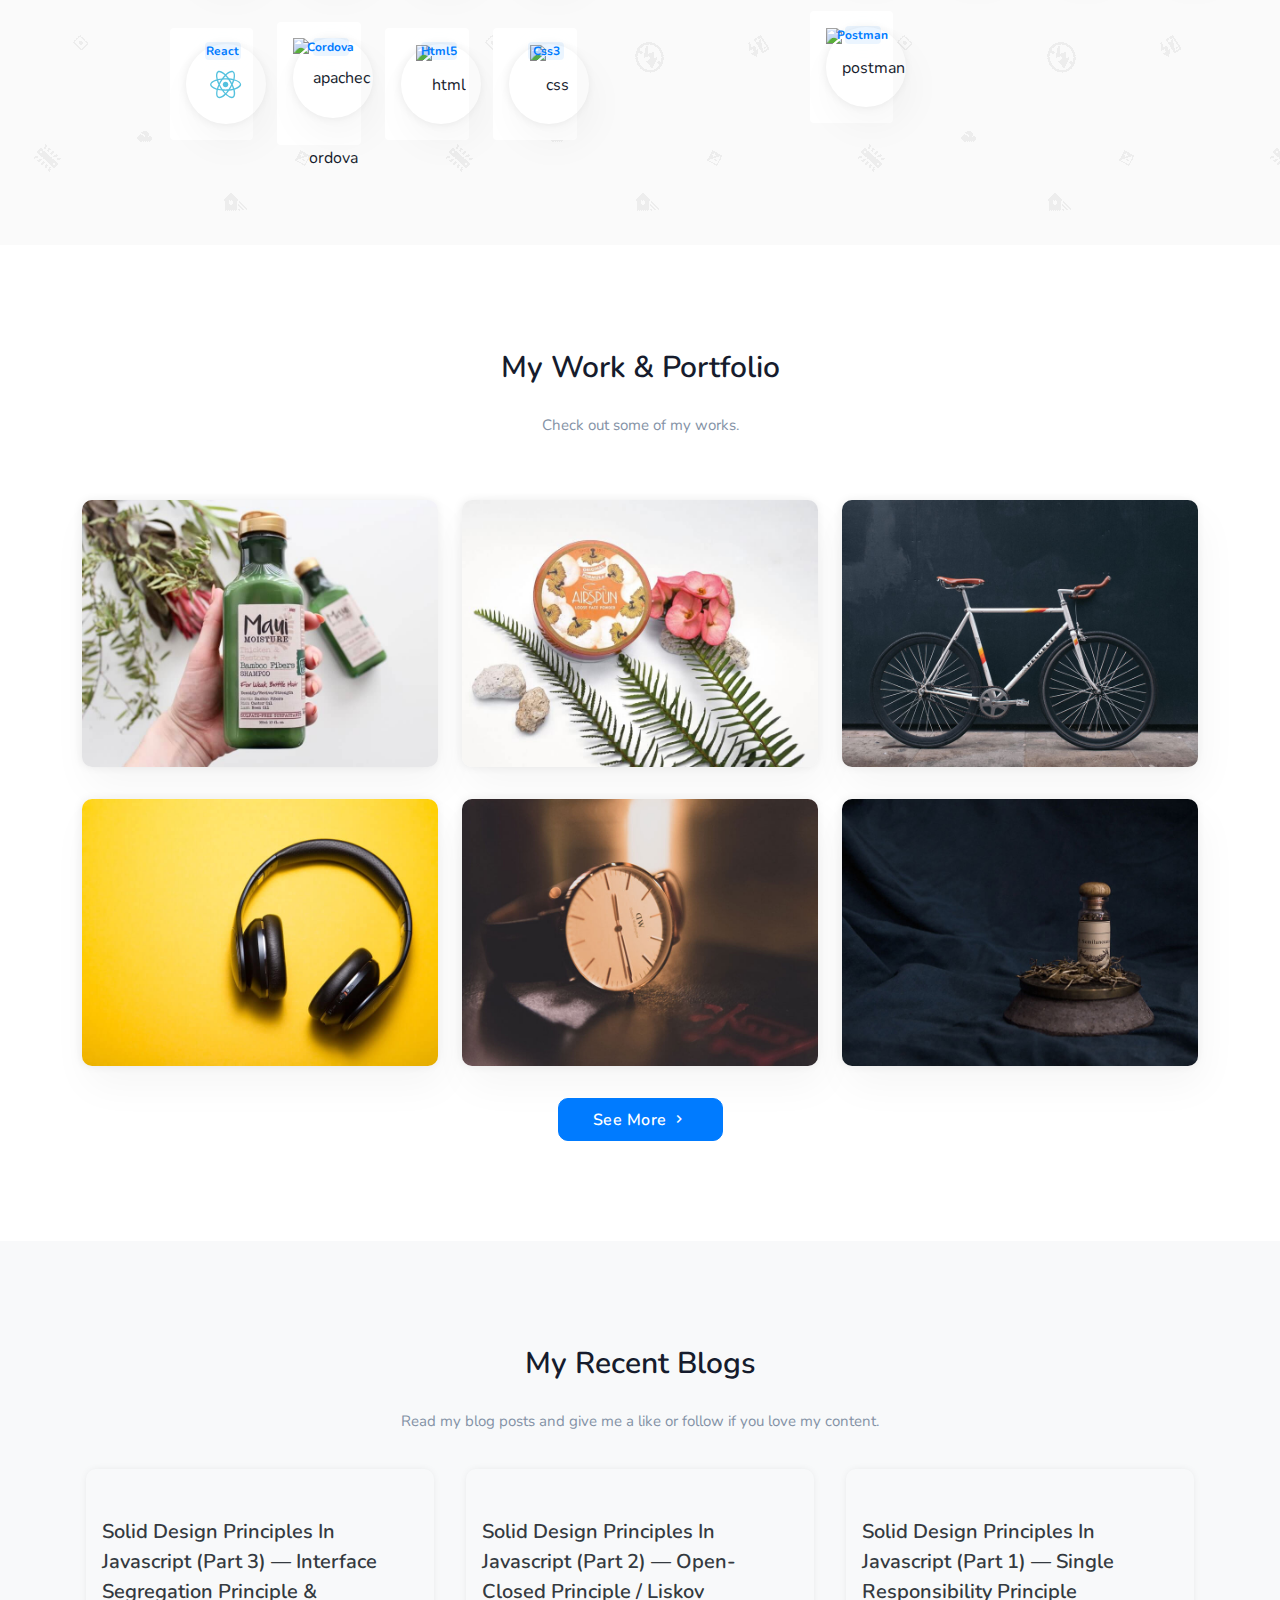
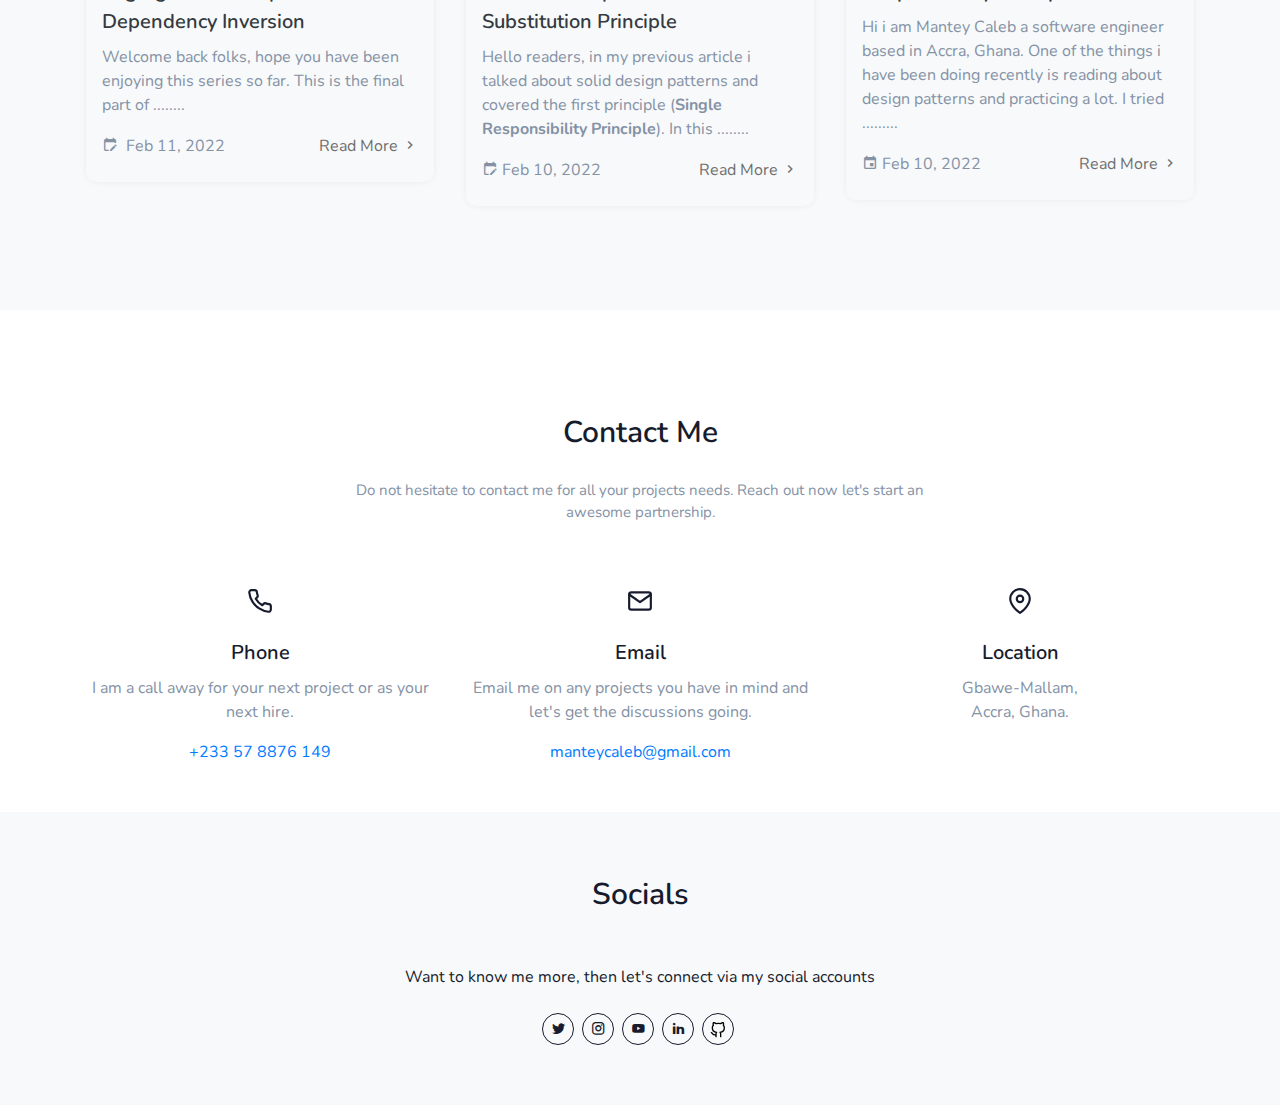
==== commit 7bedec1f: "new" ====
--- a/index.html
+++ b/index.html
@@ -1,511 +1,2088 @@
-<!DOCTYPE HTML>
+<!DOCTYPE html>
 <html lang="en">
-<head>
-	<title>DungaStudios CV - Portfolio</title>
-	<meta http-equiv="X-UA-Compatible" content="IE=edge">
-    <meta name="viewport" content="width=device-width, initial-scale=1">
-	<meta charset="UTF-8">
-	<link rel="icon" type="image/x-icon" href="logo-dungaStudios.png">
-
-
-	<!-- Font -->
-
-	<link href="https://fonts.googleapis.com/css?family=Poppins:400,500,600,700%7CAllura" rel="stylesheet">
-
-	<!-- Stylesheets -->
-
-	<link href="css/bootstrap.css" rel="stylesheet">
-
-	<link href="css/ionicons.css" rel="stylesheet">
-
-	<link href="css/fluidbox.min.css" rel="stylesheet">
-
-	<link href="css/styles.css" rel="stylesheet">
-
-	<link href="css/responsive.css" rel="stylesheet">
-
-</head>
-<body>
-
-	<section class="intro-section">
-		<div class="container">
-
-			<div class="heading-wrapper">
-				<div class="row">
-					<div class="col-sm-6 col-md-6 col-lg-4">
-						<div class="info">
-							<i class="icon ion-ios-location-outline"></i>
-							<div class="right-area">
-								<h5>110E Ga-South District</h5>
-								<h5>Gbawe-Mallam, CP Junction</h5>
-							</div><!-- right-area -->
-						</div><!-- info -->
-					</div><!-- col-sm-4 -->
-
-					<div class="col-sm-6 col-md-6 col-lg-4">
-						<div class="info">
-							<i class="icon ion-ios-telephone-outline"></i>
-							<div class="right-area">
-								<h5>+233-57 887 6149</h5>
-								<h6>MON - SAT,8AM - 8PM</h6>
-							</div><!-- right-area -->
-						</div><!-- info -->
-					</div><!-- col-sm-4 -->
-
-					<div class="col-sm-6 col-md-6 col-lg-4">
-						<div class="info">
-							<i class="icon ion-ios-chatboxes-outline"></i>
-							<div class="right-area">
-								<h5>manteycaleb@gmail.com</h5>
-								<h6>@dungaStudios</h6>
-							</div><!-- right-area -->
-						</div><!-- info -->
-					</div><!-- col-sm-4 -->
-				</div><!-- row -->
-			</div><!-- heading-wrapper -->
-
-
-
-			<div class="intro">
-				<div class="row">
-
-					<div class="col-sm-8 col-md-4 col-lg-3">
-						<div class="profile-img margin-b-30"><img src="images/profile-1-250x250.jpg" alt=""></div>
-					</div><!-- col-sm-8 -->
-
-					<div class="col-sm-10 col-md-5 col-lg-6">
-							<h2><b>Mantey Caleb Edem Komla</b></h2>
-							<h4 class="font-yellow" style="font-weight: bold;">CEO Dunga Studios</h4>
-							<ul class="information margin-tb-30">
-								<li><b class="font-yellow" style="font-weight: bold;">BORN</b> : November 26, 1996 </li>
-								<li><b class="font-yellow" style="font-weight: bold;">EMAIL</b> : manteycaleb@gmail.com</li>
-								<li><b class="font-yellow" style="font-weight: bold;">MARITAL STATUS</b> : Single</li>
-							</ul>
-							<ul class="social-icons">
-								<!--<li><a href="https://myaccount.google.com/?utm_source=Google&utm_medium=onebox&utm_campaign=myaccount&pli=1"><i class="ion-social-google"></i></a></li>-->
-								<li><a href="https://www.youtube.com/channel/UCE0AW4gIxu4RK_bDDP9975w"><i class="ion-social-youtube"></i></a></li>
-								<li><a href="https://www.linkedin.com/in/caleb-mantey-a461a9148/"><i class="ion-social-linkedin"></i></a></li>
-								<li><a href="https://www.instagram.com/dungastudios/"><i class="ion-social-instagram"></i></a></li>
-								<li><a href="https://www.facebook.com/public/Caleb-Mantey/"><i class="ion-social-facebook"></i></a></li>
-								<li><a href="https://twitter.com/calebmantey"><i class="ion-social-twitter"></i></a></li>
-								<li><a href="https://github.com/Caleb-Mantey/"><i class="ion-social-github"></i></a></li>
-							</ul>
-					</div><!-- col-sm-8 -->
-
-					<div class="col-sm-10 col-md-3 col-lg-3">
-						<a class="downlad-btn" href="MyResume.pdf">Download CV</a>
-					</div><!-- col-lg-2 -->
-
-				</div><!-- row -->
-
-			</div><!-- intro -->
-		</div><!-- container -->
-	</section><!-- intro-section -->
-
-
-	<section class="about-section section">
-		<div class="container">
-			<div class="row">
-				<div class="col-sm-12 col-md-3">
-					<div class="heading">
-						<h3><b>About me</b></h3>
-						<h6 class="font-lite-black"><b>PROFESSIONAL PATH</b></h6>
-					</div>
-				</div><!-- col-sm-3 -->
-				<div class="col-sm-12 col-md-9">
-					<p class="margin-b-50">I am a young lad who is vibrant and enthusiastic about technology.
-						I believe tech is going to change our world in many ways if used in the right way and 
-						more efficiently. Growing up as a child i always had love for tech.
-						At a very young age i learnt skills like html,css,js and game development with unity.
-						My love for games was so overwhelming that i enjoyed developing my own games and sharing 
-						with friends. Over the years i have been intrigued by how technology is evolving. 
-						One of the new technologies that captures my attention is AR and VR. I started learning 
-						Augmented and Virtual Reality (AR / VR) because i believe in it's potential. Currently i 
-						am finding ways to integrate the AR and VR technology into the education and construction 
-						industry to impact the african society and solve some SDGs.
-					</p>
-
-					<div class="row">
-						<div class="col-sm-6 col-md-6 col-lg-3">
-							<div class="radial-prog-area margin-b-30">
-								<div class="radial-progress" data-prog-percent=".97">
-									<div></div>
-									<h6 class="progress-title">HTML5, JS & CSS3</h6>
-								</div>
-							</div><!-- radial-prog-area-->
-						</div><!-- col-sm-6-->
-
-						<div class="col-sm-6 col-md-6 col-lg-3">
-							<div class="radial-prog-area margin-b-30">
-								<div class="radial-progress" data-prog-percent=".85">
-									<div></div>
-									<h6 class="progress-title">Angular</h6>
-								</div>
-							</div><!-- radial-prog-area-->
-						</div><!-- col-sm-6-->
-
-						<div class="col-sm-6 col-md-6 col-lg-3">
-							<div class="radial-prog-area margin-b-30">
-								<div class="radial-progress" color="primary" data-prog-percent=".70">
-									<div></div>
-									<h6 class="progress-title">React / React Native</h6>
-								</div>
-							</div><!-- radial-prog-area-->
-						</div><!-- col-sm-6-->
-
-						<div class="col-sm-6 col-md-6 col-lg-3">
-							<div class="radial-prog-area margin-b-50">
-								<div class="radial-progress" data-prog-percent=".96">
-									<div></div>
-									<h6 class="progress-title">PHP</h6>
-								</div>
-							</div><!-- radial-prog-area-->
-						</div><!-- col-sm-6-->
-
-					</div><!-- row -->
-
-					<div class="row">
-						<div class="col-sm-6 col-md-6 col-lg-3">
-							<div class="radial-prog-area margin-b-30">
-								<div class="radial-progress" data-prog-percent=".60">
-									<div></div>
-									<h6 class="progress-title">Blender (3D Modelling)</h6>
-								</div>
-							</div><!-- radial-prog-area-->
-						</div><!-- col-sm-6-->
-
-						<div class="col-sm-6 col-md-6 col-lg-3">
-							<div class="radial-prog-area margin-b-30">
-								<div class="radial-progress" data-prog-percent=".88">
-									<div></div>
-									<h6 class="progress-title">Unity Game Development</h6>
-								</div>
-							</div><!-- radial-prog-area-->
-						</div><!-- col-sm-6-->
-
-						<div class="col-sm-6 col-md-6 col-lg-3">
-							<div class="radial-prog-area margin-b-30">
-								<div class="radial-progress" color="primary" data-prog-percent=".92">
-									<div></div>
-									<h6 class="progress-title">AR / VR</h6>
-								</div>
-							</div><!-- radial-prog-area-->
-						</div><!-- col-sm-6-->
-
-						<div class="col-sm-6 col-md-6 col-lg-3">
-							<div class="radial-prog-area margin-b-50">
-								<div class="radial-progress" data-prog-percent=".80">
-									<div></div>
-									<h6 class="progress-title">C#</h6>
-								</div>
-							</div><!-- radial-prog-area-->
-						</div><!-- col-sm-6-->
-
-						<div class="col-sm-6 col-md-6 col-lg-3">
-							<div class="radial-prog-area margin-b-50">
-								<div class="radial-progress" data-prog-percent=".80">
-									<div></div>
-									<h6 class="progress-title">Animation</h6>
-								</div>
-							</div><!-- radial-prog-area-->
-						</div><!-- col-sm-6-->
-
-						<div class="col-sm-6 col-md-6 col-lg-3">
-							<div class="radial-prog-area margin-b-50">
-								<div class="radial-progress" data-prog-percent=".75">
-									<div></div>
-									<h6 class="progress-title">Node / Express</h6>
-								</div>
-							</div><!-- radial-prog-area-->
-						</div><!-- col-sm-6-->
-
-						<div class="col-sm-6 col-md-6 col-lg-3">
-								<div class="radial-prog-area margin-b-50">
-									<div class="radial-progress" data-prog-percent=".86">
-										<div></div>
-										<h6 class="progress-title">Ionic Framework</h6>
-									</div>
-								</div><!-- radial-prog-area-->
-						</div><!-- col-sm-6-->
-
-					</div><!-- row -->
-				</div><!-- col-sm-9 -->
-			</div><!-- row -->
-		</div><!-- container -->
-	</section><!-- about-section -->
-
-	<section class="experience-section section">
-		<div class="container">
-			<div class="row">
-				<div class="col-sm-12 col-md-3">
-					<div class="heading">
-						<h3><b>Work Experience</b></h3>
-						<h6 class="font-lite-black"><b>PREVIOUS JOBS</b></h6>
-					</div>
-				</div><!-- col-sm-3 -->
-
-				<div class="col-sm-12 col-md-9">
-					<div class="experience margin-b-50">
-						<h4><b>AR / VR SIMULATION DEVELOPER AND RESEARCHER</b></h4>
-						<h5 class="font-yellow"><b>GHANA ARMED FORCES</b></h5>
-						<h6 class="font-lite-black margin-t-10">SEPTEMBER 2019 - PRESENT</h6>
-						<p class="margin-tb-30">Creating military experiences for training new 
-							recruits and enhancing military tech through AR and VR.  </p>
-						<ul class="list margin-b-30">
-							<li>Unity Game Development.</li>
-							<li>AR / VR Development.</li>
-							<li>3D Modelling.</li>
-							<!--<li>Web Sites.</li>
-							<li>Animations and Commercials.</li>
-							<li>AR/VR Development.</li>-->
-						</ul>
-					</div>
-
-					<div class="experience margin-b-50">
-						<h4><b>SOFTWARE DEVELOPER</b></h4>
-						<h5 class="font-yellow"><b>STANBIC BANK</b></h5>
-						<h6 class="font-lite-black margin-t-10">MAY 2019 - AUGUST 2019</h6>
-						<p class="margin-tb-30">At Stanbic Bank i work as a software developer where i am responsible for the following 
-							task.  </p>
-						<ul class="list margin-b-30">
-							<li>Frontend Development.</li>
-							<li>Backend Development.</li>
-							<li>Sharepoint with c# programming.</li>
-							<li>Web Sites.</li>
-							<!--<li>Animations and Commercials.</li>
-							<li>AR/VR Development.</li>-->
-						</ul>
-					</div><!-- experience -->
-
-					<div class="experience margin-b-50">
-						<h4><b>CEO & FOUNDER</b></h4>
-						<h5 class="font-yellow"><b>DUNGA STUDIO</b></h5>
-						<h6 class="font-lite-black margin-t-10">MARCH 2015 - PRESENT</h6>
-						<p class="margin-tb-30">Dunga Studios is a small studio i run which trains a lot of young people
-								in tech related skills. We also build cutting-edge and modern apps, web sites, animated commercials / movies
-								and games. Some of the services we provide can be seen below. </p>
-						<ul class="list">
-							<li>AR / VR.</li>
-							<li>Game Development.</li>
-							<li>Mobile App Development (Android / IOS).</li>
-							<li>Web Sites.</li>
-							<li>Animations.</li>
-							<li>3D Models.</li>
-						</ul>
-					</div><!-- experience -->
-
-					<div class="experience margin-b-50">
-						<h4><b>WEB MASTER/WEB DEVELOPER</b></h4>
-						<h5 class="font-yellow"><b>GHATTY FOODS</b></h5>
-						<h6 class="font-lite-black margin-t-10">APRIL 2016 - FEBRUARY 2018</h6>
-						<p class="margin-tb-30">Ghatty Foods is an agri processing food company. My role was to develop and
-								manage their web apps. </p>
-							<!--<ul class="list">
-								<li>Duis non volutpat arcu, eu mollis tellus.</li>
-								<li>Quis consequat nulla effi citur at.</li>
-								<li>Sed finibus aliquam neque sit.</li>
-							</ul>-->
-					</div><!-- experience -->
-
-				</div><!-- col-sm-9 -->
-			</div><!-- row -->
-		</div><!-- container -->
-	</section><!-- experience-section -->
-
-	<section class="portfolio-section section">
-		<div class="container">
-			<div class="row">
-				<div class="col-sm-12 col-md-12">
-					<div class="heading">
-						<h3><b>Portfolio</b></h3>
-						<h6 class="font-lite-black"><b>MY WORK</b></h6>
-					</div>
-				</div><!-- col-sm-3 -->
-
-				<div class="row">
-					<!--<div class="portfolioFilter clearfix margin-b-80">
-						<a href="#" data-filter="*" class="current"><b>ALL</b></a>
-						<a href="#" data-filter=".web-design"><b>WEB DESIGN</b></a>
-						<a href="#" data-filter=".arvr"><b>AR/VR & GAME DEV</b></a>
-						<a href="#" data-filter=".animation"><b>ANIMATION / 3D MODELLING</b></a>
-					</div> portfolioFilter -->
-					<div class="col-sm-12 col-md-6">
-						<a ><b>AR/VR & GAME DEV</b></a>
-						<br/><br/>
-						<iframe width="560" height="315" 
-						src="https://www.youtube.com/embed/S8D1p2k-pBk" 
-						frameborder="0" 
-						allow="accelerometer; autoplay; encrypted-media; gyroscope; picture-in-picture" 
-						allowfullscreen></iframe>
-						<br/><br/>
-					</div>
-
-					<div class="col-sm-12 col-md-6">
-						<a ><b>CUBE SLICE - MOBILE GAME</b></a>
-						<br/><br/>
-						<iframe width="560" height="315" 
-						src="https://www.youtube.com/embed/HG5vNfaxDWw" 
-						frameborder="0" 
-						allow="accelerometer; autoplay; encrypted-media; gyroscope; picture-in-picture" 
-						allowfullscreen></iframe>
-						<br/><br/>
-					</div>
-
-					<div class="col-sm-12 col-md-6">
-						<a ><b>ZOMBIE HUNT - PC GAME</b></a>
-						<br/><br/>
-						<iframe width="560" height="315" 
-						src="https://www.youtube.com/embed/_yTbnws-tog?start=31" 
-						frameborder="0" 
-						allow="accelerometer; autoplay; encrypted-media; gyroscope; picture-in-picture" 
-						allowfullscreen></iframe>
-						<br/><br/>
-					</div>
-
-					<div class="col-sm-12 col-md-6">
-						<a ><b>MAKING OF CUBE SLICE</b></a>
-						<br/><br/>
-						<iframe width="560" height="315" 
-						src="https://www.youtube.com/embed/PsE0XxAMvwQ?start=31" 
-						frameborder="0" 
-						allow="accelerometer; autoplay; encrypted-media; gyroscope; picture-in-picture" 
-						allowfullscreen></iframe>
-						<br/><br/>
-					</div>
-					
-				</div><!-- col-sm-8 -->
-			</div><!-- row -->
-
-			<!--<div class="portfolioContainer  margin-b-50">
-
-				<div class="p-item web-design">
-					<a href="images/portfolio-13-400x400.jpg" data-fluidbox>
-						<img src="images/portfolio-13-400x400.jpg" alt=""></a>
-				</div>
-
-				<div class="p-item arvr animation">
-					<a href="images/portfolio-14-400x400.jpg" data-fluidbox>
-						<img src="images/portfolio-14-400x400.jpg" alt=""></a>
-				</div>
-
-				<div class="p-item web-design">
-					<a href="images/portfolio-15-400x400.jpg" data-fluidbox>
-						<img src="images/portfolio-15-400x400.jpg" alt=""></a>
-				</div>
-
-				<div class="p-item animation">
-					<a class="img" href="images/dino7.png" data-fluidbox>
-						<img src="images/dino7.png" height="270px" width="270px" alt=""></a>
-				</div>
-
-				<div class="p-item arvr animation">
-					<a href="images/DE.png" height="270px" width="270px" data-fluidbox>
-						<img src="images/DE.png" height="270px" width="270px" alt=""></a>
-				</div>
-
-				<div class="p-item animation">
-					<a class="img" href="images/vR1.png" data-fluidbox>
-						<img src="images/vR1.png" height="270px" width="270px" alt=""></a>
-				</div>
-
-				<div class="p-item animation web-design">
-					<a href="images/portfolio-18-400x400.jpg" data-fluidbox>
-						<img src="images/portfolio-18-400x400.jpg" alt=""></a>
-				</div>
-
-				<div class="p-item  animation arvr">
-					<a href="images/portfolio-19-400x400.jpg" data-fluidbox>
-						<img src="images/portfolio-19-400x400.jpg" alt=""></a>
-				</div>
-
-				<div class="p-item web-design arvr">
-					<a href="images/portfolio-20-400x400.jpg" data-fluidbox>
-						<img src="images/portfolio-20-400x400.jpg" alt=""></a>
-				</div>
-
-			</div> portfolioContainer -->
-		</div><!-- container -->
-	</section><!-- portfolio-section -->
-
-
-	<section class="education-section section">
-		<div class="container">
-			<div class="row">
-				<div class="col-sm-12 col-md-3">
-					<div class="heading">
-						<h3><b>Education</b></h3>
-						<h6 class="font-lite-black"><b>ACADEMIC CAREER</b></h6>
-					</div>
-				</div><!-- col-sm-3 -->
-
-				<div class="col-sm-12 col-md-9">
-
-					<div class="education-wrapper">
-						<!--<div class="education margin-b-50">
-							<h4><b>MASTER DEGREE IN SCIENCE</b></h4>
-							<h5 class="font-yellow"><b>UCLA - SCIENCE AND ENGINEERING</b></h5>
-							<h6 class="font-lite-black margin-t-10">GRADUATED IN MAY 2010(2 YEARS)</h6>
-							<p class="margin-tb-30">Duis non volutpat arcu, eu mollis tellus. Sed finibus aliquam neque sit amet sodales.
-							Lorem ipsum dolor sit amet, consectetur adipiscing elit. Nulla maximus pellentes que velit,
-							quis consequat nulla effi citur at. Maecenas sed massa tristique.Duis non volutpat arcu,
-							eu mollis tellus. Sed finibus aliquam neque sit amet sodales. </p>
-						</div>--><!-- education -->
-
-						<div class="education margin-b-50">
-								<h4><b>BSC DEGREE GEOMATIC ENGINEERING</b></h4>
-								<h5 class="font-yellow"><b>UNIVERSITY OF MINES AND TECHNOLOGY</b></h5>
-								<h6 class="font-lite-black margin-t-10">GRADUATED IN MAY 2019(4 YEARS)</h6>
-								<!--<p class="margin-tb-30"><a href="#">View Certificate</a> </p>-->
-						</div><!-- education -->
-
-						<div class="education margin-b-50">
-								<h4><b>COURSE ON GEOGRAPHIC INFORMATION SYSTEM (GIS)</b></h4>
-								<h5 class="font-yellow"><b>UCDAVIS</b></h5>
-								<h6 class="font-lite-black margin-t-10">GRADUATED IN NOVEMBER 2017(2 MONTHS)</h6>
-								<p class="margin-tb-30"><a href="https://www.coursera.org/account/accomplishments/certificate/J3UERWYVR74S">View Certificate</a> </p>
-						</div><!-- education -->
-
-						<div class="education margin-b-50">
-							<h4><b>COURSE ON GAME DEVELOPMENT</b></h4>
-							<h5 class="font-yellow"><b>MICHIGAN STATE UNIVERSITY</b></h5>
-							<h6 class="font-lite-black margin-t-10">GRADUATED IN OCTOBER 2017(3 MONTHS)</h6>
-							<p class="margin-tb-30"><a href="https://www.coursera.org/account/accomplishments/certificate/6VK5U9E7FCEQ">View Certificate</a></p>
-						</div><!-- education -->
-
-						
-					</div><!-- education-wrapper -->
-				</div><!-- col-sm-9 -->
-			</div><!-- row -->
-		</div><!-- container -->
-
-	</section><!-- education-section -->
-
-	<footer>
-		<p class="copyright">
-			<!-- Link back to Colorlib can't be removed. Template is licensed under CC BY 3.0. -->
-Copyright &copy;<script>document.write(new Date().getFullYear());</script> All rights reserved | This template is made with <i class="ion-heart" aria-hidden="true"></i> by <a href="https://colorlib.com" target="_blank">Colorlib</a>
-<!-- Link back to Colorlib can't be removed. Template is licensed under CC BY 3.0. -->
-		</p>
-	</footer>
-
-
-	<!-- SCIPTS -->
-
-	<script src="common-js/jquery-3.2.1.min.js"></script>
-
-	<script src="common-js/tether.min.js"></script>
-
-	<script src="common-js/bootstrap.js"></script>
-
-	<script src="common-js/isotope.pkgd.min.js"></script>
-
-	<script src="common-js/jquery.waypoints.min.js"></script>
-
-	<script src="common-js/progressbar.min.js"></script>
-
-	<script src="common-js/jquery.fluidbox.min.js"></script>
-
-	<script src="common-js/scripts.js"></script>
-
-</body>
+  <head>
+    <meta charset="utf-8" />
+    <title>Caleb Mantey - Portfolio</title>
+    <meta name="viewport" content="width=device-width, initial-scale=1.0" />
+    <meta
+      name="description"
+      content="Caleb Mantey Software Engineer (Portfolio Website)"
+    />
+    <meta
+      name="keywords"
+      content="mantey, caleb, portfolio, software engineer"
+    />
+    <meta content="Mantey Caleb" name="author" />
+    <!-- favicon -->
+    <link rel="shortcut icon" href="images/favicon.ico" />
+    <!-- Bootstrap -->
+    <link href="css/bootstrap.min.css" rel="stylesheet" type="text/css" />
+    <!-- MK Lightbox -->
+    <link href="css/mklb.css" rel="stylesheet" type="text/css" />
+    <!-- Icons -->
+    <link
+      href="css/materialdesignicons.min.css"
+      rel="stylesheet"
+      type="text/css"
+    />
+    <!-- Slider -->
+    <link href="css/tiny-slider.css" rel="stylesheet" />
+    <!-- Main css File -->
+    <link
+      href="css/style.css"
+      rel="stylesheet"
+      type="text/css"
+      id="theme-opt"
+    />
+    <link href="css/colors/default.css" rel="stylesheet" id="color-opt" />
+  </head>
+
+  <body
+    data-bs-spy="scroll"
+    data-bs-offset="20"
+    data-bs-target="#navbar-navlist"
+  >
+    <!-- Loader -->
+    <div id="preloader">
+      <div id="status">
+        <div class="spinner">
+          <div class="double-bounce1"></div>
+          <div class="double-bounce2"></div>
+        </div>
+      </div>
+    </div>
+    <!-- Loader -->
+
+    <!-- Navbar Start -->
+    <nav
+      id="navbar"
+      class="navbar navbar-expand-lg fixed-top navbar-custom navbar-light sticky"
+    >
+      <div class="container">
+        <!-- Logo container-->
+        <a class="logo navbar-brand" href="#">Portfolio</a>
+
+        <button
+          class="navbar-toggler"
+          type="button"
+          data-bs-toggle="collapse"
+          data-bs-target="#navbarCollapse"
+          aria-controls="navbarCollapse"
+          aria-expanded="false"
+          aria-label="Toggle navigation"
+        >
+          <i class="mdi mdi-menu"></i></button
+        ><!--end button-->
+
+        <div class="collapse navbar-collapse navigation" id="navbarCollapse">
+          <ul id="navbar-navlist" class="navbar-nav navbar-nav-link ms-auto">
+            <li class="nav-item">
+              <a class="nav-link active" href="#home">Home</a>
+            </li>
+            <!--end nav item-->
+            <li class="nav-item">
+              <a class="nav-link" href="#services">About</a>
+            </li>
+            <!--end nav item-->
+            <li class="nav-item">
+              <a class="nav-link" href="#resume">Resume</a>
+            </li>
+            <!--end nav item-->
+            <li class="nav-item">
+              <a class="nav-link" href="#projects">Projects</a>
+            </li>
+            <!--end nav item-->
+            <li class="nav-item">
+              <a class="nav-link" href="#news">Blog</a>
+            </li>
+            <!--end nav item-->
+            <li class="nav-item">
+              <a class="nav-link" href="#contact">Contact</a>
+            </li>
+            <!--end nav item-->
+            <!-- <li class="nav-item dropdown">
+              <a
+                class="nav-link dropdown-toggle"
+                href="#"
+                id="navbarDropdown"
+                role="button"
+                data-bs-toggle="dropdown"
+                aria-haspopup="true"
+                aria-expanded="false"
+                >Pages
+              </a>
+              <div
+                class="dropdown-menu rounded m-0"
+                aria-labelledby="navbarDropdown"
+              >
+                <div class="container ms-0 ms-md-0">
+                  <div class="row">
+                    <div class="col-md-12">
+                      <a class="dropdown-item" href="page-blog.html">Blog</a>
+                      <a class="dropdown-item" href="page-blog-detail.html"
+                        >Blog Detail</a
+                      >
+                      <a class="dropdown-item" href="page-portfolio.html"
+                        >Portfolio</a
+                      >
+                      <a class="dropdown-item" href="page-portfolio-detail.html"
+                        >Portfolio Detail</a
+                      >
+                    </div>
+                  </div>
+                </div>
+              </div>
+            </li> -->
+            <!--end nav item-->
+          </ul>
+
+          <ul
+            class="top-right text-right list-unstyled list-inline mb-0 mt-2 mt-sm-0 nav-social"
+          >
+            <li class="list-inline-item me-2">
+              <a
+                href="https://www.youtube.com/channel/UCE0AW4gIxu4RK_bDDP9975w"
+                target="_blank"
+                ><i class="mdi mdi-youtube"></i
+              ></a>
+            </li>
+            <!-- <li class="list-inline-item me-2">
+              <a href="https://web.facebook.com/caleb.mantey.7" target="_blank"
+                ><i class="mdi mdi-facebook"></i
+              ></a>
+            </li> -->
+            <li class="list-inline-item me-2">
+              <a href="https://twitter.com/dungaAvalanche" target="_blank"
+                ><i class="mdi mdi-twitter"></i
+              ></a>
+            </li>
+            <li class="list-inline-item me-2">
+              <a
+                href="https://www.instagram.com/dungaavalanche/"
+                target="_blank"
+                ><i class="mdi mdi-instagram"></i
+              ></a>
+            </li>
+            <li class="list-inline-item me-2">
+              <a
+                href="https://www.linkedin.com/in/caleb-mantey-a461a9148/"
+                target="_blank"
+                ><i class="mdi mdi-linkedin"></i
+              ></a>
+            </li>
+            <li class="list-inline-item me-2">
+              <a href="https://github.com/Caleb-Mantey" target="_blank">
+                <!-- <i class="mdi mdi-github"></i> -->
+                <img
+                  src="images/github.svg"
+                  alt="github"
+                  width="18px"
+                  height="16px"
+                />
+              </a>
+            </li>
+          </ul>
+        </div>
+      </div>
+      <!--end container-->
+    </nav>
+    <!--end navbar-->
+    <!-- Navbar End -->
+
+    <!-- Hero Area -->
+    <div
+      class="hero-area position-relative bg-half-120"
+      style="background-image: url('images/dunga7.png');"
+      id="home"
+    >
+      <div class="bg-overlay"></div>
+      <div class="container">
+        <div class="row justify-content-center">
+          <div class="col-lg-12 col-md-12 align-items-center text-center">
+            <div class="title-heading mt-4 pb-60">
+              <img
+                src="images/pp.jpg"
+                class="img-fluid rounded-circle"
+                width="200px"
+                height="200px"
+                alt=""
+              />
+              <h1 class="heading font-36 text-white mt-4">
+                Here I'am Caleb Mantey
+              </h1>
+              <h6 class="designation mb-3 text-white">
+                I'm a Passionate
+                <span class="text-primary">Software Engineer</span>
+              </h6>
+              <div class="hero-btn mt-4 pt-2">
+                <a
+                  href="javascript:void(0)"
+                  class="btn btn-primary rounded me-2 mb-2"
+                  >Hire Me</a
+                >
+                <a
+                  href="javascript:void(0)"
+                  class="btn btn-primary rounded text-white mb-2"
+                  >Download CV
+                  <i data-feather="download" class="fea icon-sm"></i
+                ></a>
+              </div>
+            </div>
+          </div>
+        </div>
+      </div>
+    </div>
+
+    <section class="bg-light">
+      <div class="container">
+        <div class="row">
+          <div class="col-lg-12">
+            <div
+              class="card public-profile border-0 rounded shadow no-margin"
+              style="z-index: 1;"
+            >
+              <div class="card-body">
+                <div class="row align-items-center">
+                  <div class="col-lg-3 col-md-4 text-md-start">
+                    <!--<img src="images/client/05.jpg" class="avatar avatar-large rounded-circle shadow d-block mx-auto" alt="">-->
+                    <div class="about-details key-feature bg-light">
+                      <div class="media-body content">
+                        <h6 class="title mb-2">Personal Details</h6>
+                        <div class="bor-bottom mt-2 mb-2"></div>
+                        <p class="text-muted mb-2 mt-3 font-14">
+                          <a href="javascript:void(0)" class="text-black"
+                            >Email:
+                          </a>
+                          manteycaleb@gmail.com
+                        </p>
+                        <p class="text-muted mb-2 font-14">
+                          <a href="javascript:void(0)" class="text-black"
+                            >Languages:
+                          </a>
+                          English
+                        </p>
+                        <p class="text-muted mb-0 font-14">
+                          <a href="javascript:void(0)" class="text-black"
+                            >Nationality:
+                          </a>
+                          Ghanaian
+                        </p>
+                      </div>
+                    </div>
+                  </div>
+
+                  <div class="col-lg-9 col-md-8">
+                    <div class="row align-items-end">
+                      <div class="col-md-12 text-md-start mt-4 mt-sm-0">
+                        <h4 class="heading me-2">
+                          What I Do:
+                          <span
+                            class="element text-primary"
+                            data-elements="Software Engineer, Indie Game Developer, XR (VR/AR) Developer"
+                          ></span>
+                          <span id="typed" class="text-primary"></span>
+                        </h4>
+                        <p class="text-light-muted mt-2">
+                          I'm a Software Engineer. I have over 3 years of
+                          experience and am experienced with all stages of the
+                          development cycle for various software projects.
+                        </p>
+                        <!-- <img src="images/signature.png" height="35" alt="" /> -->
+                      </div>
+                      <!--end col-->
+                    </div>
+                    <!--end row-->
+                  </div>
+                  <!--end col-->
+                </div>
+                <!--end row-->
+              </div>
+            </div>
+          </div>
+          <!--end col-->
+        </div>
+        <!--end row-->
+      </div>
+      <!--end container-->
+    </section>
+    <!--end section -->
+
+    <!-- Service Start -->
+    <section class="section bg-light" id="services">
+      <div class="container">
+        <div class="row justify-content-center">
+          <div class="col-12 text-center">
+            <div class="container-title text-center mb-4 pb-2">
+              <div class="titles">
+                <h2 class="title text-capitalize mb-4">About</h2>
+                <p
+                  class="pera-title para-desc-600 text-light-muted mb-0 mx-auto"
+                >
+                  I am a passionate and self taught software engineer from
+                  Accra, Ghana. I love Web development, game development and
+                  XR(AR, VR, MR). Growing up as a child i always had love for
+                  tech. This pushed me into learning c++, c#, html,css,js and
+                  game development with unity. My love for games was so
+                  overwhelming that i enjoyed developing my own games and
+                  sharing with friends. Over the years i have been intrigued by
+                  how technology is evolving. I spend most of my days working as
+                  Fullstack Software Engineer. I primarily work on building new
+                  software features, software architecture planning, sprints
+                  planning, developing api's and integrate third party api's and
+                  payment services into software applications. During my
+                  weekends and free time i like to spend time researching into
+                  XR and building games. I love to learn and i don't have a
+                  favorite language or framework, i adjust when the need arises
+                  and learn what needs to get the job done.
+                </p>
+                <span></span>
+              </div>
+            </div>
+          </div>
+          <!--end col-->
+        </div>
+        <!--end row-->
+
+        <!-- <div class="row">
+          <div class="col-lg-4 col-md-6 col-12 mt-4 pt-2">
+            <div class="feature-widget text-left rounded">
+              <div class="services-icon text-primary mb-3">
+                <i data-feather="monitor" class="fea icon-md"></i>
+              </div>
+              <div class="services-texts">
+                <h3 class="title mb-3">Software Engineer</h3>
+                <p class="text-light-muted mb-4">
+                  With lots of unique blocks, you can easily build a page
+                  without coding.
+                </p>
+                <a href="javascript:void(0)" class="text-primary"
+                  >Read more <i class="mdi mdi-chevron-right"></i
+                ></a>
+              </div>
+            </div>
+          </div>
+
+          <div class="col-lg-4 col-md-6 col-12 mt-4 pt-2">
+            <div class="feature-widget text-left rounded">
+              <div class="services-icon text-primary mb-3">
+                <i data-feather="feather" class="fea icon-md"></i>
+              </div>
+              <div class="services-texts">
+                <h3 class="title mb-3">Design & Planning</h3>
+                <p class="text-light-muted mb-4">
+                  With lots of unique blocks, you can easily build a page
+                  without coding.
+                </p>
+                <a href="javascript:void(0)" class="text-primary"
+                  >Read more <i class="mdi mdi-chevron-right"></i
+                ></a>
+              </div>
+            </div>
+          </div>
+
+          <div class="col-lg-4 col-md-6 col-12 mt-4 pt-2">
+            <div class="feature-widget text-left rounded">
+              <div class="services-icon text-primary mb-3">
+                <i data-feather="disc" class="fea icon-md"></i>
+              </div>
+              <div class="services-texts">
+                <h3 class="title mb-3">Adobe Photoshop</h3>
+                <p class="text-light-muted mb-4">
+                  With lots of unique blocks, you can easily build a page
+                  without coding.
+                </p>
+                <a href="javascript:void(0)" class="text-primary"
+                  >Read more <i class="mdi mdi-chevron-right"></i
+                ></a>
+              </div>
+            </div>
+          </div>
+
+          <div class="col-lg-4 col-md-6 col-12 mt-4 pt-2">
+            <div class="feature-widget text-left rounded">
+              <div class="services-icon text-primary mb-3">
+                <i data-feather="layout" class="fea icon-md"></i>
+              </div>
+              <div class="services-texts">
+                <h3 class="title mb-3">Digital marketing</h3>
+                <p class="text-light-muted mb-4">
+                  With lots of unique blocks, you can easily build a page
+                  without coding.
+                </p>
+                <a href="javascript:void(0)" class="text-primary"
+                  >Read more <i class="mdi mdi-chevron-right"></i
+                ></a>
+              </div>
+            </div>
+          </div>
+
+          <div class="col-lg-4 col-md-6 col-12 mt-4 pt-2">
+            <div class="feature-widget text-left rounded">
+              <div class="services-icon text-primary mb-3">
+                <i data-feather="watch" class="fea icon-md"></i>
+              </div>
+              <div class="services-texts">
+                <h3 class="title mb-3">24 / 7</h3>
+                <p class="text-light-muted mb-4">
+                  With lots of unique blocks, you can easily build a page
+                  without coding.
+                </p>
+                <a href="javascript:void(0)" class="text-primary"
+                  >Read more <i class="mdi mdi-chevron-right"></i
+                ></a>
+              </div>
+            </div>
+          </div>
+
+          <div class="col-lg-4 col-md-6 col-12 mt-4 pt-2">
+            <div class="feature-widget text-left rounded">
+              <div class="icon services-icon text-primary mb-3">
+                <i data-feather="target" class="fea icon-md"></i>
+              </div>
+              <div class="services-texts">
+                <h3 class="title mb-3">Graphic Designer</h3>
+                <p class="text-light-muted mb-4">
+                  With lots of unique blocks, you can easily build a page
+                  without coding.
+                </p>
+                <a href="javascript:void(0)" class="text-primary"
+                  >Read more <i class="mdi mdi-chevron-right"></i
+                ></a>
+              </div>
+            </div>
+          </div>
+        </div> -->
+        <!-- end row -->
+      </div>
+    </section>
+    <!-- End Start -->
+
+    <!-- Start Section -->
+    <section class="section" id="resume">
+      <div class="container">
+        <div class="row justify-content-center align-items-center">
+          <div class="col-lg-4">
+            <div class="work-content mt-4">
+              <h2 class="text-capitalize">Work History</h2>
+              <p class="mb-0 text-light-muted">
+                A brief overview of my career so far. Am experienced with all
+                stages of the software development cycle with a lot of
+                diversity.
+              </p>
+              <a href="#contact" class="btn btn btn-primary rounded mt-4 pt-2"
+                >Contact Me <i class="mdi mdi-chevron-right"></i
+              ></a>
+            </div>
+          </div>
+
+          <div class="col-lg-8">
+            <div class="row">
+              <div class="main-timeline">
+                <div class="timeline mt-4">
+                  <a href="#" class="timeline-content">
+                    <div class="timeline-icon text-primary">
+                      <i data-feather="feather" class="fea icon-md"></i>
+                    </div>
+                    <span class="badge skill-badge education-badge badge-light"
+                      >September, 2020 - Present</span
+                    >
+                    <br /><br />
+                    <h3 class="title mb-0">Software Engineer (Fullstack)</h3>
+                    <small class="company"
+                      >EncodevLabs - Software Engineer</small
+                    >
+
+                    <p class="description text-light-muted mt-2">
+                      Worked on various software applications for clients and
+                      was involved in the full development cycle, from software
+                      architecture, to planning, implementation, design, and
+                      deployment. Also maintained various software project and
+                      worked on payment systems.
+                    </p>
+                  </a>
+                </div>
+                <div class="timeline mt-4">
+                  <a href="#" class="timeline-content">
+                    <div class="timeline-icon text-primary">
+                      <i data-feather="navigation" class="fea icon-md"></i>
+                    </div>
+                    <span class="badge skill-badge education-badge badge-light"
+                      >September, 2019 - August, 2020</span
+                    >
+                    <br /><br />
+                    <h3 class="title mb-0">
+                      AR / VR Developer and Researcher
+                    </h3>
+                    <small class="company"
+                      >Soko Aerial Signal Training School - VR/AR
+                      Developer</small
+                    >
+
+                    <p class="description text-light-muted mt-2">
+                      Creating military experiences for training new recruits
+                      and enhancing military training through AR and VR. I used
+                      the unity game engine, blender and other relevant sdks as
+                      my primary tools.
+                    </p>
+                  </a>
+                </div>
+                <div class="timeline mt-4">
+                  <a href="#" class="timeline-content">
+                    <div class="timeline-icon text-primary">
+                      <i data-feather="package" class="fea icon-md"></i>
+                    </div>
+
+                    <span class="badge skill-badge education-badge badge-light"
+                      >May, 2019 - August, 2019</span
+                    >
+                    <br /><br />
+                    <h3 class="title mb-0">Software Developer</h3>
+                    <small class="company"
+                      >Stanbic Bank - Software Developer
+                    </small>
+
+                    <p class="description text-light-muted mt-2">
+                      My responsibility was to convert UI/UX Design into
+                      frontend code with proper unit testing and writing the
+                      backend as well as integrating the Api's.
+                    </p>
+                  </a>
+                </div>
+              </div>
+            </div>
+          </div>
+        </div>
+      </div>
+      <!-- end container -->
+    </section>
+    <!-- end section -->
+
+    <!-- Client Start -->
+    <!-- <section
+      class="section fan-fact"
+      style="background-image: url('images/bg-pattern.png');"
+      id="about"
+    >
+      <div class="container">
+        <div class="row" id="counter">
+          <div class="col-lg-3 col-6 my-3">
+            <div
+              class="card counter-box border-0 shadow text-center rounded py-3"
+            >
+              <div class="card-body py-5">
+                <h2 class="mb-0">
+                  <span class="counter-value" data-target="97">97</span>%
+                </h2>
+                <h5 class="counter-head mb-0">Happy Client</h5>
+              </div>
+            </div>
+          </div>
+
+          <div class="col-lg-3 col-6 my-3">
+            <div
+              class="card counter-box border-0 shadow text-center rounded py-3"
+            >
+              <div class="card-body py-5">
+                <h2 class="mb-0">
+                  <span class="counter-value" data-target="15">1</span> M
+                </h2>
+                <h5 class="counter-head mb-0">Download</h5>
+              </div>
+            </div>
+          </div>
+
+          <div class="col-lg-3 col-6 my-3">
+            <div
+              class="card counter-box border-0 shadow text-center rounded py-3"
+            >
+              <div class="card-body py-5">
+                <h2 class="mb-0">
+                  <span class="counter-value" data-target="3261">30</span> +
+                </h2>
+                <h5 class="counter-head mb-0">Happy Users</h5>
+              </div>
+            </div>
+          </div>
+
+          <div class="col-lg-3 col-6 my-3">
+            <div
+              class="card counter-box border-0 shadow text-center rounded py-3"
+            >
+              <div class="card-body py-5">
+                <h2 class="mb-0">
+                  <span class="counter-value" data-target="36">3</span> +
+                </h2>
+                <h5 class="counter-head mb-0">Years of expe.</h5>
+              </div>
+            </div>
+          </div>
+        </div>
+      </div>
+    </section> -->
+    <!-- End Section Client -->
+
+    <!-- Skill & CTA START -->
+    <section
+      class="cta-full"
+      style="background-image: url('images/bg-pattern.png');"
+    >
+      <div class="container-fluid">
+        <div class="row position-relative">
+          <!-- <div
+            class="col-lg-4 padding-less img"
+            style="background-image: url('images/skills.jpg');"
+            data-jarallax='{"speed": 0.5}'
+          ></div> -->
+          <!-- end col -->
+          <div class="col-lg-5 offset-lg-1">
+            <div class="cta-full-img-box">
+              <div class="row justify-content-center">
+                <div class="col-12 text-center mb-3">
+                  <div class="container-title">
+                    <div class="titles">
+                      <h4 class="title title-line text-capitalize mb-4">
+                        Languages
+                      </h4>
+                    </div>
+                    <p class="text-light-muted mx-auto width-max mb-0">
+                      Languages I love to work with
+                    </p>
+                  </div>
+                </div>
+                <!--end col-->
+              </div>
+              <!--end row-->
+
+              <div class="row align-items-center">
+                <div class="col-lg-3 col-6 mt-4 pt-2">
+                  <div
+                    class="card explore-feature border-0 text-center bg-white p-3"
+                  >
+                    <div class="card-body p-0">
+                      <div
+                        class="skill-icon rounded-circle shadow-lg d-inline-block"
+                      >
+                        <img
+                          src="https://raw.githubusercontent.com/devicons/devicon/master/icons/javascript/javascript-original.svg"
+                          alt="javascript"
+                          class="img-fluid mx-auto"
+                        />
+                      </div>
+                      <span class="badge skill-badge badge-light"
+                        >Javascript</span
+                      >
+                    </div>
+                  </div>
+                </div>
+                <!--end col-->
+
+                <div class="col-lg-3 col-6 mt-4 pt-2">
+                  <div
+                    class="card explore-feature border-0 text-center bg-white p-3"
+                  >
+                    <div class="card-body p-0">
+                      <div
+                        class="skill-icon rounded-circle shadow-lg d-inline-block"
+                      >
+                        <img
+                          src="https://raw.githubusercontent.com/devicons/devicon/master/icons/csharp/csharp-original.svg"
+                          alt="c#"
+                          class="img-fluid mx-auto"
+                        />
+                      </div>
+                      <span class="badge skill-badge badge-light">c#</span>
+                    </div>
+                  </div>
+                </div>
+                <!--end col-->
+
+                <div class="col-lg-3 col-6 mt-4 pt-2">
+                  <div
+                    class="card explore-feature border-0 text-center bg-white p-3"
+                  >
+                    <div class="card-body p-0">
+                      <div
+                        class="skill-icon rounded-circle shadow-lg d-inline-block"
+                      >
+                        <img
+                          src="https://raw.githubusercontent.com/devicons/devicon/master/icons/typescript/typescript-original.svg"
+                          alt="typescript"
+                          class="img-fluid mx-auto"
+                        />
+                      </div>
+                      <span class="badge skill-badge badge-light"
+                        >Typescript</span
+                      >
+                    </div>
+                  </div>
+                </div>
+                <!--end col-->
+
+                <div class="col-lg-3 col-6 mt-4 pt-2">
+                  <div
+                    class="card explore-feature border-0 text-center bg-white p-3"
+                  >
+                    <div class="card-body p-0">
+                      <div
+                        class="skill-icon rounded-circle shadow-lg d-inline-block"
+                      >
+                        <img
+                          src="https://raw.githubusercontent.com/devicons/devicon/master/icons/cplusplus/cplusplus-original.svg"
+                          alt="c++"
+                          class="img-fluid mx-auto"
+                        />
+                      </div>
+                      <span class="badge skill-badge badge-light">C++</span>
+                    </div>
+                  </div>
+                </div>
+                <!--end col-->
+              </div>
+              <!-- end row -->
+
+              <div class="row align-items-center">
+                <div class="col-lg-3 col-6 mt-4 pt-2">
+                  <div
+                    class="card explore-feature border-0 text-center bg-white p-3"
+                  >
+                    <div class="card-body p-0">
+                      <div
+                        class="skill-icon rounded-circle shadow-lg d-inline-block"
+                      >
+                        <img
+                          src="https://raw.githubusercontent.com/devicons/devicon/master/icons/ruby/ruby-original.svg"
+                          alt="ruby"
+                          class="img-fluid mx-auto"
+                        />
+                      </div>
+                      <span class="badge skill-badge badge-light">Ruby</span>
+                    </div>
+                  </div>
+                </div>
+                <!--end col-->
+
+                <div class="col-lg-3 col-6 mt-4 pt-2">
+                  <div
+                    class="card explore-feature border-0 text-center bg-white p-3"
+                  >
+                    <div class="card-body p-0">
+                      <div
+                        class="skill-icon rounded-circle shadow-lg d-inline-block"
+                      >
+                        <img
+                          src="https://raw.githubusercontent.com/devicons/devicon/master/icons/rails/rails-original-wordmark.svg"
+                          alt="rails"
+                          class="img-fluid mx-auto"
+                        />
+                      </div>
+                      <span class="badge skill-badge badge-light"
+                        >Ruby on Rails</span
+                      >
+                    </div>
+                  </div>
+                </div>
+                <!--end col-->
+
+                <div class="col-lg-3 col-6 mt-4 pt-2">
+                  <div
+                    class="card explore-feature border-0 text-center bg-white p-3"
+                  >
+                    <div class="card-body p-0">
+                      <div
+                        class="skill-icon rounded-circle shadow-lg d-inline-block"
+                      >
+                        <img
+                          src="https://raw.githubusercontent.com/devicons/devicon/master/icons/nestjs/nestjs-plain.svg"
+                          alt="nestjs"
+                          class="img-fluid mx-auto"
+                        />
+                      </div>
+                      <span class="badge skill-badge badge-light">NestJs</span>
+                    </div>
+                  </div>
+                </div>
+                <!--end col-->
+
+                <div class="col-lg-3 col-6 mt-4 pt-2">
+                  <div
+                    class="card explore-feature border-0 text-center bg-white p-3"
+                  >
+                    <div class="card-body p-0">
+                      <div
+                        class="skill-icon rounded-circle shadow-lg d-inline-block"
+                      >
+                        <img
+                          src="https://raw.githubusercontent.com/devicons/devicon/master/icons/nodejs/nodejs-original-wordmark.svg"
+                          alt=""
+                          class="img-fluid mx-auto"
+                        />
+                      </div>
+                      <span class="badge skill-badge badge-light">Node Js</span>
+                    </div>
+                  </div>
+                </div>
+                <!--end col-->
+
+                <div class="col-lg-3 col-6 mt-4 pt-2">
+                  <div
+                    class="card explore-feature border-0 text-center bg-white p-3"
+                  >
+                    <div class="card-body p-0">
+                      <div
+                        class="skill-icon rounded-circle shadow-lg d-inline-block"
+                      >
+                        <img
+                          src="images/skills/react.svg"
+                          alt=""
+                          class="img-fluid mx-auto"
+                        />
+                      </div>
+                      <span class="badge skill-badge badge-light">React</span>
+                    </div>
+                  </div>
+                </div>
+                <!--end col-->
+
+                <div class="col-lg-3 col-6 mt-4 pt-2">
+                  <div
+                    class="card explore-feature border-0 text-center bg-white p-3"
+                  >
+                    <div class="card-body p-0">
+                      <div
+                        class="skill-icon rounded-circle shadow-lg d-inline-block"
+                      >
+                        <img
+                          src="https://www.vectorlogo.zone/logos/apache_cordova/apache_cordova-icon.svg"
+                          alt="apachecordova"
+                          class="img-fluid mx-auto"
+                        />
+                      </div>
+                      <span class="badge skill-badge badge-light">Cordova</span>
+                    </div>
+                  </div>
+                </div>
+                <!--end col-->
+
+                <div class="col-lg-3 col-6 mt-4 pt-2">
+                  <div
+                    class="card explore-feature border-0 text-center bg-white p-3"
+                  >
+                    <div class="card-body p-0">
+                      <div
+                        class="skill-icon rounded-circle shadow-lg d-inline-block"
+                      >
+                        <img
+                          src="https://raw.githubusercontent.com/devicons/devicon/master/icons/html5/html5-original-wordmark.svg"
+                          alt="html"
+                          class="img-fluid mx-auto"
+                        />
+                      </div>
+                      <span class="badge skill-badge badge-light">Html5</span>
+                    </div>
+                  </div>
+                </div>
+                <!--end col-->
+
+                <div class="col-lg-3 col-6 mt-4 pt-2">
+                  <div
+                    class="card explore-feature border-0 text-center bg-white p-3"
+                  >
+                    <div class="card-body p-0">
+                      <div
+                        class="skill-icon rounded-circle shadow-lg d-inline-block"
+                      >
+                        <img
+                          src="https://raw.githubusercontent.com/devicons/devicon/master/icons/css3/css3-original-wordmark.svg"
+                          alt="css"
+                          class="img-fluid mx-auto"
+                        />
+                      </div>
+                      <span class="badge skill-badge badge-light">Css3</span>
+                    </div>
+                  </div>
+                </div>
+                <!--end col-->
+              </div>
+              <!-- end row -->
+            </div>
+            <!-- end about detail -->
+          </div>
+          <!-- end col -->
+          <div class="col-lg-5 offset-lg-1">
+            <div class="cta-full-img-box">
+              <div class="row justify-content-center">
+                <div class="col-12 text-center mb-3">
+                  <div class="container-title">
+                    <div class="titles">
+                      <h4 class="title title-line text-capitalize mb-4">
+                        Tools
+                      </h4>
+                    </div>
+                    <p class="text-light-muted mx-auto width-max mb-0">
+                      Some of the tools I use in my work
+                    </p>
+                  </div>
+                </div>
+                <!--end col-->
+              </div>
+              <!--end row-->
+
+              <div class="row align-items-center">
+                <div class="col-lg-3 col-6 mt-4 pt-2">
+                  <div
+                    class="card explore-feature border-0 text-center bg-white p-3"
+                  >
+                    <div class="card-body p-0">
+                      <div
+                        class="skill-icon rounded-circle shadow-lg d-inline-block"
+                      >
+                        <img
+                          src="https://raw.githubusercontent.com/devicons/devicon/master/icons/mysql/mysql-original-wordmark.svg"
+                          alt="mysql"
+                          class="img-fluid mx-auto"
+                        />
+                      </div>
+                      <span class="badge skill-badge badge-light">MySQL</span>
+                    </div>
+                  </div>
+                </div>
+                <!--end col-->
+
+                <div class="col-lg-3 col-6 mt-4 pt-2">
+                  <div
+                    class="card explore-feature border-0 text-center bg-white p-3"
+                  >
+                    <div class="card-body p-0">
+                      <div
+                        class="skill-icon rounded-circle shadow-lg d-inline-block"
+                      >
+                        <img
+                          src="images/skills/post_gray_sql.svg"
+                          alt=""
+                          class="img-fluid mx-auto"
+                        />
+                      </div>
+                      <span class="badge skill-badge badge-light"
+                        >Postgresql</span
+                      >
+                    </div>
+                  </div>
+                </div>
+                <!--end col-->
+
+                <div class="col-lg-3 col-6 mt-4 pt-2">
+                  <div
+                    class="card explore-feature border-0 text-center bg-white p-3"
+                  >
+                    <div class="card-body p-0">
+                      <div
+                        class="skill-icon rounded-circle shadow-lg d-inline-block"
+                      >
+                        <img
+                          src="https://raw.githubusercontent.com/devicons/devicon/master/icons/nginx/nginx-original.svg"
+                          alt="nginx"
+                          class="img-fluid mx-auto"
+                        />
+                      </div>
+                      <span class="badge skill-badge badge-light">Nginx</span>
+                    </div>
+                  </div>
+                </div>
+                <!--end col-->
+
+                <div class="col-lg-3 col-6 mt-4 pt-2">
+                  <div
+                    class="card explore-feature border-0 text-center bg-white p-3"
+                  >
+                    <div class="card-body p-0">
+                      <div
+                        class="skill-icon rounded-circle shadow-lg d-inline-block"
+                      >
+                        <img
+                          src="https://www.vectorlogo.zone/logos/git-scm/git-scm-icon.svg"
+                          alt="git"
+                          class="img-fluid mx-auto"
+                        />
+                      </div>
+                      <span class="badge skill-badge badge-light">Git</span>
+                    </div>
+                  </div>
+                </div>
+                <!--end col-->
+              </div>
+              <!-- end row -->
+
+              <div class="row align-items-center">
+                <div class="col-lg-3 col-6 mt-4 pt-2">
+                  <div
+                    class="card explore-feature border-0 text-center bg-white p-3"
+                  >
+                    <div class="card-body p-0">
+                      <div
+                        class="skill-icon rounded-circle shadow-lg d-inline-block"
+                      >
+                        <img
+                          src="https://raw.githubusercontent.com/devicons/devicon/master/icons/docker/docker-original-wordmark.svg"
+                          alt="docker"
+                          class="img-fluid mx-auto"
+                        />
+                      </div>
+                      <span class="badge skill-badge badge-light">Docker</span>
+                    </div>
+                  </div>
+                </div>
+                <!--end col-->
+
+                <div class="col-lg-3 col-6 mt-4 pt-2">
+                  <div
+                    class="card explore-feature border-0 text-center bg-white p-3"
+                  >
+                    <div class="card-body p-0">
+                      <div
+                        class="skill-icon rounded-circle shadow-lg d-inline-block"
+                      >
+                        <img
+                          src="https://www.vectorlogo.zone/logos/unity3d/unity3d-icon.svg"
+                          alt="unity"
+                          class="img-fluid mx-auto"
+                        />
+                      </div>
+                      <span class="badge skill-badge badge-light">Unity3d</span>
+                    </div>
+                  </div>
+                </div>
+                <!--end col-->
+
+                <div class="col-lg-3 col-6 mt-4 pt-2">
+                  <div
+                    class="card explore-feature border-0 text-center bg-white p-3"
+                  >
+                    <div class="card-body p-0">
+                      <div
+                        class="skill-icon rounded-circle shadow-lg d-inline-block"
+                      >
+                        <img
+                          src="https://raw.githubusercontent.com/devicons/devicon/master/icons/linux/linux-original.svg"
+                          alt="linux"
+                          class="img-fluid mx-auto"
+                        />
+                      </div>
+                      <span class="badge skill-badge badge-light">Linux</span>
+                    </div>
+                  </div>
+                </div>
+                <!--end col-->
+
+                <div class="col-lg-3 col-6 mt-4 pt-2">
+                  <div
+                    class="card explore-feature border-0 text-center bg-white p-3"
+                  >
+                    <div class="card-body p-0">
+                      <div
+                        class="skill-icon rounded-circle shadow-lg d-inline-block"
+                      >
+                        <img
+                          src="https://raw.githubusercontent.com/devicons/devicon/master/icons/redis/redis-original-wordmark.svg"
+                          alt="redis"
+                          class="img-fluid mx-auto"
+                        />
+                      </div>
+                      <span class="badge skill-badge badge-light">Redis</span>
+                    </div>
+                  </div>
+                </div>
+                <!--end col-->
+
+                <div class="col-lg-3 col-6 mt-4 pt-2">
+                  <div
+                    class="card explore-feature border-0 text-center bg-white p-3"
+                  >
+                    <div class="card-body p-0">
+                      <div
+                        class="skill-icon rounded-circle shadow-lg d-inline-block"
+                      >
+                        <img
+                          src="https://www.vectorlogo.zone/logos/getpostman/getpostman-icon.svg"
+                          alt="postman"
+                          class="img-fluid mx-auto"
+                        />
+                      </div>
+                      <span class="badge skill-badge badge-light">Postman</span>
+                    </div>
+                  </div>
+                </div>
+                <!--end col-->
+              </div>
+              <!-- end row -->
+            </div>
+            <!-- end about detail -->
+          </div>
+          <!-- end col -->
+        </div>
+        <!--end row-->
+      </div>
+      <!--end container fluid-->
+    </section>
+    <!--end section-->
+    <!-- Skill & CTA End -->
+
+    <!-- Projects/Work Start -->
+    <section class="section bg-white" id="projects">
+      <div class="container">
+        <div class="row justify-content-center">
+          <div class="col-12 text-center">
+            <div class="container-title text-center mb-4 pb-2">
+              <div class="titles">
+                <h2 class="title text-capitalize mb-4">My Work & Portfolio</h2>
+                <p
+                  class="pera-title para-desc-600 text-light-muted mb-0 mx-auto"
+                >
+                  Check out some of my works.
+                </p>
+                <span></span>
+              </div>
+            </div>
+          </div>
+          <!--end col-->
+        </div>
+        <!--end row-->
+
+        <div class="row">
+          <div class="col-lg-4 col-md-6 col-12 mt-4 pt-2">
+            <div
+              class="card border-0 work-container work-modern position-relative d-block overflow-hidden rounded"
+            >
+              <div class="card-body p-0">
+                <img
+                  src="images/portfolio/1.jpg"
+                  class="img-fluid"
+                  alt="work-image"
+                />
+                <div class="overlay-work bg-dark"></div>
+                <div class="content">
+                  <h5 class="mb-0">
+                    <a
+                      href="page-portfolio-detail.html"
+                      class="text-white title"
+                      >Iphone mockup</a
+                    >
+                  </h5>
+                  <h6 class="text-light tag mb-0">Branding</h6>
+                </div>
+                <div class="icons text-center">
+                  <a
+                    href="javascript:void(0)"
+                    data-src="images/portfolio/1.jpg"
+                    data-gallery="myGal"
+                    class="text-primary work-icon bg-white d-inline-block rounded-pill mfp-image"
+                  >
+                    <i data-feather="camera" class="fea icon-sm"></i>
+                  </a>
+                </div>
+              </div>
+            </div>
+          </div>
+          <!--end col-->
+
+          <div class="col-lg-4 col-md-6 col-12 mt-4 pt-2">
+            <div
+              class="card border-0 work-container work-modern position-relative d-block overflow-hidden rounded"
+            >
+              <div class="card-body p-0">
+                <img
+                  src="images/portfolio/2.jpg"
+                  class="img-fluid"
+                  alt="work-image"
+                />
+                <div class="overlay-work bg-dark"></div>
+                <div class="content">
+                  <h5 class="mb-0">
+                    <a
+                      href="page-portfolio-detail.html"
+                      class="text-white title"
+                      >Mockup Collection</a
+                    >
+                  </h5>
+                  <h6 class="text-light tag mb-0">Mockup</h6>
+                </div>
+                <div class="icons text-center">
+                  <a
+                    href="javascript:void(0)"
+                    data-src="images/portfolio/2.jpg"
+                    data-gallery="myGal"
+                    class="text-primary work-icon bg-white d-inline-block rounded-pill mfp-image"
+                    ><i data-feather="camera" class="fea icon-sm"></i
+                  ></a>
+                </div>
+              </div>
+            </div>
+          </div>
+          <!--end col-->
+
+          <div class="col-lg-4 col-md-6 col-12 mt-4 pt-2">
+            <div
+              class="card border-0 work-container work-modern position-relative d-block overflow-hidden rounded"
+            >
+              <div class="card-body p-0">
+                <img
+                  src="images/portfolio/3.jpg"
+                  class="img-fluid"
+                  alt="work-image"
+                />
+                <div class="overlay-work bg-dark"></div>
+                <div class="content">
+                  <h5 class="mb-0">
+                    <a
+                      href="page-portfolio-detail.html"
+                      class="text-white title"
+                      >Abstract images</a
+                    >
+                  </h5>
+                  <h6 class="text-light tag mb-0">Abstract</h6>
+                </div>
+                <div class="icons text-center">
+                  <a
+                    href="javascript:void(0)"
+                    data-src="images/portfolio/3.jpg"
+                    data-gallery="myGal"
+                    class="text-primary work-icon bg-white d-inline-block rounded-pill mfp-image"
+                    ><i data-feather="camera" class="fea icon-sm"></i
+                  ></a>
+                </div>
+              </div>
+            </div>
+          </div>
+          <!--end col-->
+
+          <div class="col-lg-4 col-md-6 col-12 mt-4 pt-2">
+            <div
+              class="card border-0 work-container work-modern position-relative d-block overflow-hidden rounded"
+            >
+              <div class="card-body p-0">
+                <img
+                  src="images/portfolio/4.jpg"
+                  class="img-fluid"
+                  alt="work-image"
+                />
+                <div class="overlay-work bg-dark"></div>
+                <div class="content">
+                  <h5 class="mb-0">
+                    <a
+                      href="page-portfolio-detail.html"
+                      class="text-white title"
+                      >Yellow bg with Books</a
+                    >
+                  </h5>
+                  <h6 class="text-light tag mb-0">Books</h6>
+                </div>
+                <div class="icons text-center">
+                  <a
+                    href="javascript:void(0)"
+                    data-src="images/portfolio/4.jpg"
+                    data-gallery="myGal"
+                    class="text-primary work-icon bg-white d-inline-block rounded-pill mfp-image"
+                    ><i data-feather="camera" class="fea icon-sm"></i
+                  ></a>
+                </div>
+              </div>
+            </div>
+          </div>
+          <!--end col-->
+
+          <div class="col-lg-4 col-md-6 col-12 mt-4 pt-2">
+            <div
+              class="card border-0 work-container work-modern position-relative d-block overflow-hidden rounded"
+            >
+              <div class="card-body p-0">
+                <img
+                  src="images/portfolio/5.jpg"
+                  class="img-fluid"
+                  alt="work-image"
+                />
+                <div class="overlay-work bg-dark"></div>
+                <div class="content">
+                  <h5 class="mb-0">
+                    <a
+                      href="page-portfolio-detail.html"
+                      class="text-white title"
+                      >Company V-card</a
+                    >
+                  </h5>
+                  <h6 class="text-light tag mb-0">V-card</h6>
+                </div>
+                <div class="icons text-center">
+                  <a
+                    href="javascript:void(0)"
+                    data-src="images/portfolio/5.jpg"
+                    data-gallery="myGal"
+                    class="text-primary work-icon bg-white d-inline-block rounded-pill mfp-image"
+                    ><i data-feather="camera" class="fea icon-sm"></i
+                  ></a>
+                </div>
+              </div>
+            </div>
+          </div>
+          <!--end col-->
+
+          <div class="col-lg-4 col-md-6 col-12 mt-4 pt-2">
+            <div
+              class="card border-0 work-container work-modern position-relative d-block overflow-hidden rounded"
+            >
+              <div class="card-body p-0">
+                <img
+                  src="images/portfolio/6.jpg"
+                  class="img-fluid"
+                  alt="work-image"
+                />
+                <div class="overlay-work bg-dark"></div>
+                <div class="content">
+                  <h5 class="mb-0">
+                    <a
+                      href="page-portfolio-detail.html"
+                      class="text-white title"
+                      >Mockup box with paints</a
+                    >
+                  </h5>
+                  <h6 class="text-light tag mb-0">Photography</h6>
+                </div>
+                <div class="icons text-center">
+                  <a
+                    href="javascript:void(0)"
+                    data-src="images/portfolio/6.jpg"
+                    data-gallery="myGal"
+                    class="text-primary work-icon bg-white d-inline-block rounded-pill mfp-image"
+                    ><i data-feather="camera" class="fea icon-sm"></i
+                  ></a>
+                </div>
+              </div>
+            </div>
+          </div>
+          <!--end col-->
+
+          <div class="col-12 mt-4 pt-2">
+            <div class="text-center">
+              <a href="page-portfolio.html" class="btn btn btn-primary rounded"
+                >See More <i class="mdi mdi-chevron-right"></i
+              ></a>
+            </div>
+          </div>
+          <!--end col-->
+        </div>
+        <!--end row-->
+      </div>
+      <!-- End container -->
+    </section>
+    <!-- Projects End -->
+
+    <!-- Testimonial Start -->
+    <!-- <section class="section bg-white">
+      <div class="container">
+        <div class="row justify-content-center">
+          <div class="col-12 text-center">
+            <div class="container-title text-center mb-4 pb-2">
+              <div class="titles">
+                <h2 class="title text-capitalize mb-4">Clients Say</h2>
+                <p
+                  class="pera-title para-desc-600 text-light-muted mb-0 mx-auto"
+                >
+                  Obviously I'm a Web Designer. Experienced with all stages of
+                  the development cycle for dynamic web projects.
+                </p>
+                <span></span>
+              </div>
+            </div>
+          </div>
+        </div>
+
+        <div class="row">
+          <div class="col-12">
+            <div class="client-review-slider">
+              <div class="tiny-slide">
+                <div class="client-review rounded shadow m-2">
+                  <div
+                    class="align-items-center justify-content-start justify-content-sm-center"
+                  >
+                    <div class="col-sm-auto mb-4 mb-sm-0">
+                      <img
+                        class="img-fluid avatar avatar-xl"
+                        src="images/client/01.jpg"
+                        alt=""
+                      />
+                    </div>
+                    <div class="col pl-lg-4 clt-section">
+                      <h5 class="clt-title mt-2 mb-2">Ralph Edwards</h5>
+                      <ul class="list-unstyled float-right mb-0">
+                        <li class="list-inline-item text-warning">
+                          <i class="mdi mdi-star"></i>
+                        </li>
+                        <li class="list-inline-item text-warning">
+                          <i class="mdi mdi-star"></i>
+                        </li>
+                        <li class="list-inline-item text-warning">
+                          <i class="mdi mdi-star"></i>
+                        </li>
+                        <li class="list-inline-item text-warning">
+                          <i class="mdi mdi-star"></i>
+                        </li>
+                        <li class="list-inline-item text-warning">
+                          <i class="mdi mdi-star"></i>
+                        </li>
+                      </ul>
+                    </div>
+                    <p class="pera-title text-light-muted mb-0 mt-2">
+                      There are many variations of passages of Lorem Ipsum
+                      available, but the majority have suffered alteration in
+                      some form
+                    </p>
+                  </div>
+                </div>
+              </div>
+              <div class="tiny-slide">
+                <div class="client-review rounded shadow m-2">
+                  <div
+                    class="align-items-center justify-content-start justify-content-sm-center"
+                  >
+                    <div class="col-sm-auto mb-4 mb-sm-0">
+                      <img
+                        class="img-fluid avatar avatar-xl"
+                        src="images/client/female-4.jpg"
+                        alt=""
+                      />
+                    </div>
+                    <div class="col pl-lg-4 clt-section">
+                      <h5 class="clt-title mt-2 mb-2">Jenny Wilson</h5>
+                      <ul class="list-unstyled float-right mb-0">
+                        <li class="list-inline-item text-warning">
+                          <i class="mdi mdi-star"></i>
+                        </li>
+                        <li class="list-inline-item text-warning">
+                          <i class="mdi mdi-star"></i>
+                        </li>
+                        <li class="list-inline-item text-warning">
+                          <i class="mdi mdi-star"></i>
+                        </li>
+                        <li class="list-inline-item text-warning">
+                          <i class="mdi mdi-star"></i>
+                        </li>
+                        <li class="list-inline-item text-warning">
+                          <i class="mdi mdi-star"></i>
+                        </li>
+                      </ul>
+                    </div>
+                    <p class="pera-title text-light-muted mb-0 mt-2">
+                      There are many variations of passages of Lorem Ipsum
+                      available, but the majority have suffered alteration in
+                      some form
+                    </p>
+                  </div>
+                </div>
+              </div>
+              <div class="tiny-slide">
+                <div class="client-review rounded shadow m-2">
+                  <div
+                    class="align-items-center justify-content-start justify-content-sm-center"
+                  >
+                    <div class="col-sm-auto mb-4 mb-sm-0">
+                      <img
+                        class="img-fluid avatar avatar-xl"
+                        src="images/client/male-1.jpg"
+                        alt=""
+                      />
+                    </div>
+                    <div class="col pl-lg-4 clt-section">
+                      <h5 class="clt-title mt-2 mb-2">Courtney Henry</h5>
+                      <ul class="list-unstyled float-right mb-0">
+                        <li class="list-inline-item text-warning">
+                          <i class="mdi mdi-star"></i>
+                        </li>
+                        <li class="list-inline-item text-warning">
+                          <i class="mdi mdi-star"></i>
+                        </li>
+                        <li class="list-inline-item text-warning">
+                          <i class="mdi mdi-star"></i>
+                        </li>
+                        <li class="list-inline-item text-warning">
+                          <i class="mdi mdi-star"></i>
+                        </li>
+                        <li class="list-inline-item text-warning">
+                          <i class="mdi mdi-star"></i>
+                        </li>
+                      </ul>
+                    </div>
+                    <p class="pera-title text-light-muted mb-0 mt-2">
+                      There are many variations of passages of Lorem Ipsum
+                      available, but the majority have suffered alteration in
+                      some form
+                    </p>
+                  </div>
+                </div>
+              </div>
+              <div class="tiny-slide">
+                <div class="client-review rounded shadow m-2">
+                  <div
+                    class="align-items-center justify-content-start justify-content-sm-center"
+                  >
+                    <div class="col-sm-auto mb-4 mb-sm-0">
+                      <img
+                        class="img-fluid avatar avatar-xl"
+                        src="images/client/female-3.jpg"
+                        alt=""
+                      />
+                    </div>
+                    <div class="col pl-lg-4 clt-section">
+                      <h5 class="clt-title mt-2 mb-2">Esther Howard</h5>
+                      <ul class="list-unstyled float-right mb-0">
+                        <li class="list-inline-item text-warning">
+                          <i class="mdi mdi-star"></i>
+                        </li>
+                        <li class="list-inline-item text-warning">
+                          <i class="mdi mdi-star"></i>
+                        </li>
+                        <li class="list-inline-item text-warning">
+                          <i class="mdi mdi-star"></i>
+                        </li>
+                        <li class="list-inline-item text-warning">
+                          <i class="mdi mdi-star"></i>
+                        </li>
+                        <li class="list-inline-item text-warning">
+                          <i class="mdi mdi-star"></i>
+                        </li>
+                      </ul>
+                    </div>
+                    <p class="pera-title text-light-muted mb-0 mt-2">
+                      There are many variations of passages of Lorem Ipsum
+                      available, but the majority have suffered alteration in
+                      some form
+                    </p>
+                  </div>
+                </div>
+              </div>
+            </div>
+          </div>
+        </div>
+      </div>
+    </section> -->
+    <!--end section -->
+
+    <!-- Blog Start -->
+    <section class="section bg-light" id="news">
+      <div class="container">
+        <div class="row justify-content-center">
+          <div class="col-12 text-center">
+            <div class="container-title text-center mb-4 pb-2">
+              <div class="titles">
+                <h2 class="title text-capitalize mb-4">My Recent Blogs</h2>
+                <p
+                  class="pera-title para-desc-600 text-light-muted mb-0 mx-auto"
+                >
+                  Read my blog posts and give me a like or follow if you love my
+                  content.
+                </p>
+                <span></span>
+              </div>
+            </div>
+          </div>
+          <!--end col-->
+        </div>
+        <!--end row-->
+
+        <div class="row">
+          <!-- <div class="col-lg-4 col-md-6">
+            <iframe
+              type="text/html"
+              src="https://dev.to/calebmantey/solid-design-principles-in-javascript-part-1-single-responsibility-principle-4k0c"
+              target="_parent"
+            ></iframe>
+          </div> -->
+          <div class="col-lg-4 col-md-6">
+            <div class="blog-post rounded customer-testi m-1">
+              <div class="position-relative">
+                <img
+                  src="https://res.cloudinary.com/practicaldev/image/fetch/s--NEzri-4b--/c_limit%2Cf_auto%2Cfl_progressive%2Cq_auto%2Cw_880/https://dev-to-uploads.s3.amazonaws.com/uploads/articles/0w0qqojvrcvc62tnb9fp.jpeg"
+                  class="img-fluid rounded-top"
+                  alt=""
+                />
+              </div>
+              <div class="content pt-4 pb-4 p-3">
+                <h5>
+                  <a
+                    href="https://dev.to/calebmantey/solid-design-principles-in-javascript-part-3-interface-segregation-principle-dependency-inversion-5b1i"
+                    class="title text-dark"
+                    target="_blank"
+                    >Solid Design Principles In Javascript (Part 3) — Interface
+                    Segregation Principle & Dependency Inversion</a
+                  >
+                </h5>
+                <p class="text-light-muted mb-3">
+                  Welcome back folks, hope you have been enjoying this series so
+                  far. This is the final part of ........
+                </p>
+                <div class="post-meta d-flex justify-content-between mt-3">
+                  <ul class="list-unstyled mb-0 d-flex justify-content-between">
+                    <li class="list-inline-item me-2 mb-0">
+                      <a href="javascript:void(0)" class="text-light-muted date"
+                        ><i class="mdi mdi-calendar-edit me-1"></i> Feb 11,
+                        2022</a
+                      >
+                    </li>
+                  </ul>
+                  <a
+                    href="https://dev.to/calebmantey/solid-design-principles-in-javascript-part-3-interface-segregation-principle-dependency-inversion-5b1i"
+                    class="text-muted readmore"
+                    target="_blank"
+                    >Read More <i class="mdi mdi-chevron-right"></i
+                  ></a>
+                </div>
+              </div>
+              <!--end content-->
+            </div>
+            <!--end blog post-->
+          </div>
+
+          <div class="col-lg-4 col-md-6">
+            <div class="blog-post rounded customer-testi m-1">
+              <div class="position-relative">
+                <img
+                  src="https://res.cloudinary.com/practicaldev/image/fetch/s--aNnYqqCw--/c_limit%2Cf_auto%2Cfl_progressive%2Cq_auto%2Cw_880/https://dev-to-uploads.s3.amazonaws.com/uploads/articles/nhe8dtq9sjtrplmdguzg.jpeg"
+                  class="img-fluid rounded-top"
+                  alt=""
+                />
+              </div>
+              <div class="content pt-4 pb-4 p-3">
+                <h5>
+                  <a
+                    href="https://dev.to/calebmantey/solid-design-principles-in-javascript-part-2-open-closed-principle-liskov-substitution-principle-2h63"
+                    class="title text-dark"
+                    target="_blank"
+                    >Solid Design Principles In Javascript (Part 2) —
+                    Open-Closed Principle / Liskov Substitution Principle</a
+                  >
+                </h5>
+                <p class="text-light-muted mb-3">
+                  Hello readers, in my previous article i talked about solid
+                  design patterns and covered the first principle (<strong
+                    >Single Responsibility Principle</strong
+                  >). In this ........
+                </p>
+                <div class="post-meta d-flex justify-content-between mt-3">
+                  <ul class="list-unstyled mb-0 d-flex justify-content-between">
+                    <li class="list-inline-item me-2 mb-0">
+                      <a href="javascript:void(0)" class="text-light-muted date"
+                        ><i class="mdi mdi-calendar-edit me-1"></i>Feb 10,
+                        2022</a
+                      >
+                    </li>
+                  </ul>
+                  <a
+                    href="https://dev.to/calebmantey/solid-design-principles-in-javascript-part-2-open-closed-principle-liskov-substitution-principle-2h63"
+                    class="text-muted readmore"
+                    target="_blank"
+                    >Read More <i class="mdi mdi-chevron-right"></i
+                  ></a>
+                </div>
+              </div>
+              <!--end content-->
+            </div>
+            <!--end blog post-->
+          </div>
+
+          <div class="col-lg-4 col-md-6">
+            <div class="blog-post rounded customer-testi m-1">
+              <div class="position-relative">
+                <img
+                  src="https://res.cloudinary.com/practicaldev/image/fetch/s--mRj2AZIB--/c_limit%2Cf_auto%2Cfl_progressive%2Cq_auto%2Cw_880/https://dev-to-uploads.s3.amazonaws.com/uploads/articles/ygel268eb9t6yzig8g00.jpeg"
+                  class="img-fluid rounded-top"
+                  alt=""
+                />
+              </div>
+              <div class="content pt-4 pb-4 p-3">
+                <h5>
+                  <a
+                    href="https://dev.to/calebmantey/solid-design-principles-in-javascript-part-1-single-responsibility-principle-4k0c"
+                    class="title text-dark"
+                    target="_blank"
+                    >Solid Design Principles In Javascript (Part 1) — Single
+                    Responsibility Principle</a
+                  >
+                </h5>
+                <p class="text-light-muted mb-3">
+                  Hi i am Mantey Caleb a software engineer based in Accra,
+                  Ghana. One of the things i have been doing recently is reading
+                  about design patterns and practicing a lot. I tried .........
+                </p>
+                <div class="post-meta d-flex justify-content-between mt-3">
+                  <ul class="list-unstyled mb-0 d-flex justify-content-between">
+                    <li class="list-inline-item me-2 mb-0">
+                      <a href="javascript:void(0)" class="text-light-muted date"
+                        ><i class="mdi mdi-calendar me-1"></i>Feb 10, 2022</a
+                      >
+                    </li>
+                  </ul>
+                  <a
+                    href="https://dev.to/calebmantey/solid-design-principles-in-javascript-part-1-single-responsibility-principle-4k0c"
+                    class="text-muted readmore"
+                    target="_blank"
+                    >Read More <i class="mdi mdi-chevron-right"></i
+                  ></a>
+                </div>
+              </div>
+              <!--end content-->
+            </div>
+            <!--end blog post-->
+          </div>
+        </div>
+        <!--end row-->
+      </div>
+      <!--end container-->
+    </section>
+    <!--end section -->
+
+    <!-- Contact Start -->
+    <section class="section pb-5" id="contact">
+      <div class="container">
+        <div class="row justify-content-center">
+          <div class="col-12 text-center">
+            <div class="container-title text-center mb-4 pb-2">
+              <div class="titles">
+                <h2 class="title text-capitalize mb-4">Contact Me</h2>
+                <p
+                  class="pera-title para-desc-600 text-light-muted mb-0 mx-auto"
+                >
+                  Do not hesitate to contact me for all your projects needs.
+                  Reach out now let's start an awesome partnership.
+                </p>
+                <span></span>
+              </div>
+            </div>
+          </div>
+          <!--end col-->
+        </div>
+        <!--end row-->
+
+        <div class="row">
+          <div class="col-md-4 mt-4 pt-2">
+            <div class="contact-detail text-center">
+              <div class="icon">
+                <i data-feather="phone" class="fea icon-md"></i>
+              </div>
+              <div class="content mt-4">
+                <h5 class="title">Phone</h5>
+                <p class="text-light-muted">
+                  I am a call away for your next project or as your next hire.
+                </p>
+                <a href="tel:+233578876149" class="text-primary"
+                  >+233 57 8876 149</a
+                >
+              </div>
+            </div>
+          </div>
+          <!--end col-->
+
+          <div class="col-md-4 mt-4 pt-2">
+            <div class="contact-detail text-center">
+              <div class="icon">
+                <i data-feather="mail" class="fea icon-md"></i>
+              </div>
+              <div class="content mt-4">
+                <h5 class="title">Email</h5>
+                <p class="text-light-muted">
+                  Email me on any projects you have in mind and let's get the
+                  discussions going.
+                </p>
+                <a href="mailto:manteycaleb@gmail.com" class="text-primary"
+                  >manteycaleb@gmail.com</a
+                >
+              </div>
+            </div>
+          </div>
+          <!--end col-->
+
+          <div class="col-md-4 mt-4 pt-2">
+            <div class="contact-detail text-center">
+              <div class="icon">
+                <i data-feather="map-pin" class="fea icon-md"></i>
+              </div>
+              <div class="content mt-4">
+                <h5 class="title">Location</h5>
+                <p class="text-light-muted">
+                  Gbawe-Mallam, <br />
+                  Accra, Ghana.
+                </p>
+              </div>
+            </div>
+          </div>
+          <!--end col-->
+        </div>
+        <!--end row-->
+      </div>
+      <!--end container-->
+    </section>
+    <!--end section-->
+
+    <!-- <section class="section pt-5">
+      <div class="container">
+        <div class="row justify-content-center">
+          <div class="col-lg-12">
+            <div class="custom-form mb-sm-30">
+              <form
+                method="post"
+                action="/contact.php"
+                name="myForm"
+                onsubmit="return validateForm()"
+              >
+                <p id="error-msg"></p>
+                <div id="simple-msg"></div>
+                <div class="row">
+                  <div class="col-lg-6">
+                    <div class="row">
+                      <div class="col-lg-12 col-md-6">
+                        <div class="form-group">
+                          <input
+                            name="name"
+                            id="name"
+                            type="text"
+                            class="form-control border rounded"
+                            placeholder="First Name :"
+                          />
+                        </div>
+                      </div>
+                      <div class="col-lg-12 col-md-6">
+                        <div class="form-group">
+                          <input
+                            name="email"
+                            id="email"
+                            type="email"
+                            class="form-control border rounded"
+                            placeholder="Your email :"
+                          />
+                        </div>
+                      </div>
+                      <div class="col-lg-12">
+                        <div class="form-group">
+                          <input
+                            name="subject"
+                            id="subject"
+                            class="form-control border rounded"
+                            placeholder="Your subject :"
+                          />
+                        </div>
+                      </div>
+                    </div>
+                  </div>
+
+                  <div class="col-lg-6">
+                    <div class="form-group">
+                      <textarea
+                        name="comments"
+                        id="comments"
+                        rows="4"
+                        class="form-control border rounded"
+                        placeholder="Your Message :"
+                      ></textarea>
+                    </div>
+                  </div>
+                </div>
+                <div class="row">
+                  <div class="col-sm-12 text-end">
+                    <input
+                      type="submit"
+                      id="submit"
+                      name="send"
+                      class="submitBnt btn btn btn-primary rounded"
+                      value="Send Message"
+                    />
+                  </div>
+                </div>
+              </form>
+            </div>
+          </div>
+        </div>
+      </div>
+    </section> -->
+    <!--end section-->
+    <!-- Contact End -->
+
+    <!-- Footer Start -->
+    <footer class="footer bg-light">
+      <div class="container">
+        <div class="row justify-content-center">
+          <div class="col-12 text-center">
+            <a href="javascript:void(0)" class="footer-logo text-black"
+              >Socials</a
+            >
+            <p class="para-desc mx-auto mt-5 text-black">
+              Want to know me more, then let's connect via my social accounts
+            </p>
+            <ul class="list-unstyled mb-0 mt-4 social-icon">
+              <!-- <li class="list-inline-item me-1">
+                <a href="javascript:void(0)" class="rounded-circle"
+                  ><i class="mdi mdi-facebook"></i
+                ></a>
+              </li> -->
+
+              <li class="list-inline-item me-1">
+                <a
+                  href="https://twitter.com/dungaAvalanche"
+                  target="_blank"
+                  class="rounded-circle"
+                  ><i class="mdi mdi-twitter"></i
+                ></a>
+              </li>
+              <li class="list-inline-item me-1">
+                <a
+                  href="https://www.instagram.com/dungaavalanche/"
+                  target="_blank"
+                  class="rounded-circle"
+                  ><i class="mdi mdi-instagram"></i
+                ></a>
+              </li>
+              <li class="list-inline-item me-1">
+                <a
+                  href="https://www.youtube.com/channel/UCE0AW4gIxu4RK_bDDP9975w"
+                  target="_blank"
+                  class="rounded-circle"
+                  ><i class="mdi mdi-youtube"></i
+                ></a>
+              </li>
+              <li class="list-inline-item me-1">
+                <a
+                  href="https://www.linkedin.com/in/caleb-mantey-a461a9148/"
+                  target="_blank"
+                  class="rounded-circle"
+                  ><i class="mdi mdi-linkedin"></i
+                ></a>
+              </li>
+
+              <li class="list-inline-item me-1">
+                <a
+                  href="https://github.com/Caleb-Mantey"
+                  target="_blank"
+                  class="rounded-circle"
+                >
+                  <!-- <i class="mdi mdi-github"></i> -->
+                  <img
+                    src="images/github_dark.svg"
+                    alt="github"
+                    width="18px"
+                    height="16px"
+                  />
+                </a>
+              </li>
+            </ul>
+          </div>
+          <!--end col-->
+        </div>
+        <!--end row-->
+      </div>
+      <!--end container-->
+    </footer>
+    <!--end footer-->
+    <!-- Footer End -->
+
+    <a
+      href="javascript: void(0);"
+      class="back-to-top btn btn-icon btn-soft-primary"
+      id="back-to-top"
+      onclick="topFunction()"
+    >
+      <i data-feather="arrow-up" class="icons"></i>
+    </a>
+    <!-- Back to top -->
+
+    <!-- Style switcher -->
+    <!-- <div
+      id="style-switcher"
+      class="bg-light border p-3 pt-2 pb-2"
+      onclick="toggleSwitcher()"
+    >
+      <div>
+        <h6 class="color-scheme-title text-center font-weight-bolder mb-2">
+          Select your color
+        </h6>
+        <ul class="pattern text-center mb-0">
+          <li class="list-inline-item">
+            <a
+              class="default"
+              href="javascript: void(0);"
+              onclick="setColor('default')"
+            ></a>
+          </li>
+          <li class="list-inline-item">
+            <a
+              class="blue"
+              href="javascript: void(0);"
+              onclick="setColor('red')"
+            ></a>
+          </li>
+          <li class="list-inline-item">
+            <a
+              class="green"
+              href="javascript: void(0);"
+              onclick="setColor('green')"
+            ></a>
+          </li>
+          <li class="list-inline-item">
+            <a
+              class="mosaic-blue"
+              href="javascript: void(0);"
+              onclick="setColor('mosaic-blue')"
+            ></a>
+          </li>
+          <li class="list-inline-item">
+            <a
+              class="light-yellow"
+              href="javascript: void(0);"
+              onclick="setColor('light-yellow')"
+            ></a>
+          </li>
+          <li class="list-inline-item">
+            <a
+              class="purple"
+              href="javascript: void(0);"
+              onclick="setColor('purple')"
+            ></a>
+          </li>
+        </ul>
+        <div class="bottom">
+          <a
+            href="javascript: void(0);"
+            class="settings bg-white shadow d-block"
+            ><i
+              class="mdi mdi-settings mdi-24px position-absolute mdi-spin text-primary"
+            ></i
+          ></a>
+        </div>
+      </div>
+    </div> -->
+    <!-- end Style switcher -->
+
+    <!-- Javascript -->
+    <script src="js/bootstrap.bundle.min.js"></script>
+
+    <!-- Slider -->
+    <script src="js/tiny-slider.js"></script>
+    <script src="js/tiny-slider-init.js"></script>
+
+    <!-- MK Lightbox -->
+    <script src="js/mklb.js"></script>
+
+    <!-- Contact -->
+    <script src="js/contact.js"></script>
+
+    <!-- Counter init -->
+    <script src="js/counter.init.js"></script>
+
+    <!-- Feather icon -->
+    <script src="js/feather.min.js"></script>
+
+    <!-- Typed -->
+    <script src="js/typed.js"></script>
+    <script src="js/typed.init.js"></script>
+
+    <!-- Switcher -->
+    <script src="js/switcher.js"></script>
+
+    <!-- Main Js -->
+    <script src="js/app.js"></script>
+  </body>
 </html>
--- a/css/mklb.css
+++ b/css/mklb.css
@@ -0,0 +1,162 @@
+#mkLightboxContainer {
+    position: fixed;
+    left: 0;
+    top: 0;
+    min-height: 100vh;
+    min-width: 100vw;
+    height: 100vh;
+    width: 100vw;
+    overflow: hidden;
+    box-sizing: border-box;
+    z-index: 999;
+    display: flex;
+    align-items: center;
+    justify-content: center;
+}
+
+#mkLightboxContainer img {
+    max-width: 100%;
+    max-height: 100%;
+    width: auto;
+    height: auto;
+}
+
+
+#mkLightboxContainer > * {
+    z-index: 99;
+}
+
+#overlay {
+    position: absolute;
+    left: 0;
+    top: 0;
+    height: 100vh;
+    width: 100%;
+    overflow: hidden;
+    box-sizing: border-box;
+    background: rgba(0,0,0,.85);
+    z-index: 0;
+}
+
+#mkLightboxContainer #mklbInner {
+    position: relative;
+    height: 100vh;
+    transition: all .4s ease-in-out;
+    margin-left: 0;
+}
+
+section.imageContainer {
+    margin: 0;
+    padding: 1em;
+    box-sizing: border-box;
+    border: none;
+    height: 100vh;
+    width: 100vw;
+    display: flex;
+    justify-content: center;
+    align-items: center;
+    float: left;
+}
+
+#mkLightboxContainer img,
+#mkLightboxContainer video {
+    background: #fff;
+    box-shadow: 0 0 30px #222;
+    max-height: 85vh;
+    min-width: auto;
+    max-width: 75vw;
+    width: auto;
+    height: auto;
+}
+
+.mklbItem:hover {
+    cursor: pointer;
+    height: 100% !important;
+    width: 100% !important;
+}
+
+#closeIconContainer {
+    width: 25px;
+    height: 25px;
+    position: fixed;
+    top: 15px;
+    right: 15px;
+    transition: transform .2s linear;
+}
+
+#closeIconContainer:hover {
+    cursor: pointer;
+    transform: rotate(90deg);
+}
+
+#closeIconContainer svg,
+#prev svg,
+#next svg{
+    fill: white;
+}
+
+#prevContainer,
+#nextContainer {
+    position: fixed;
+    left: 0;
+    top: 0;
+    height: 100vh;
+    padding: 10px 5px 10px 5px;
+    box-sizing: border-box;
+    display: flex;
+    justify-content: center;
+    align-items: center;
+    transition: all .2s ease-in;
+}
+
+#nextContainer {
+    left: auto;
+    right: 0;
+}
+
+#prevContainer:hover,
+#nextContainer:hover {
+    cursor: pointer;
+    background: rgba(0,0,0,0.25);
+}
+
+#prev,
+#next {
+    width: 35px;
+    height: 35px;
+}
+
+.grid {
+    display: grid;
+    align-content: flex-start;
+    grid-gap: 1em;
+}
+
+.grid-3 {
+    grid-template-columns: repeat(3, 1fr);
+}
+
+.grid-4 {
+    grid-template-columns: repeat(4, 1fr);
+}
+
+.grid figure {
+    width: 100%;
+    margin: 0;
+}
+
+.grid img {
+    width: 100%;
+}
+
+@media screen and (max-width: 768px){
+    .grid-2-sm {
+        grid-template-columns: 1fr 1fr;
+    }
+}
+
+@media screen and (max-width: 450px){
+    .grid-12-xs {
+        grid-template-columns: 1fr;
+    }
+}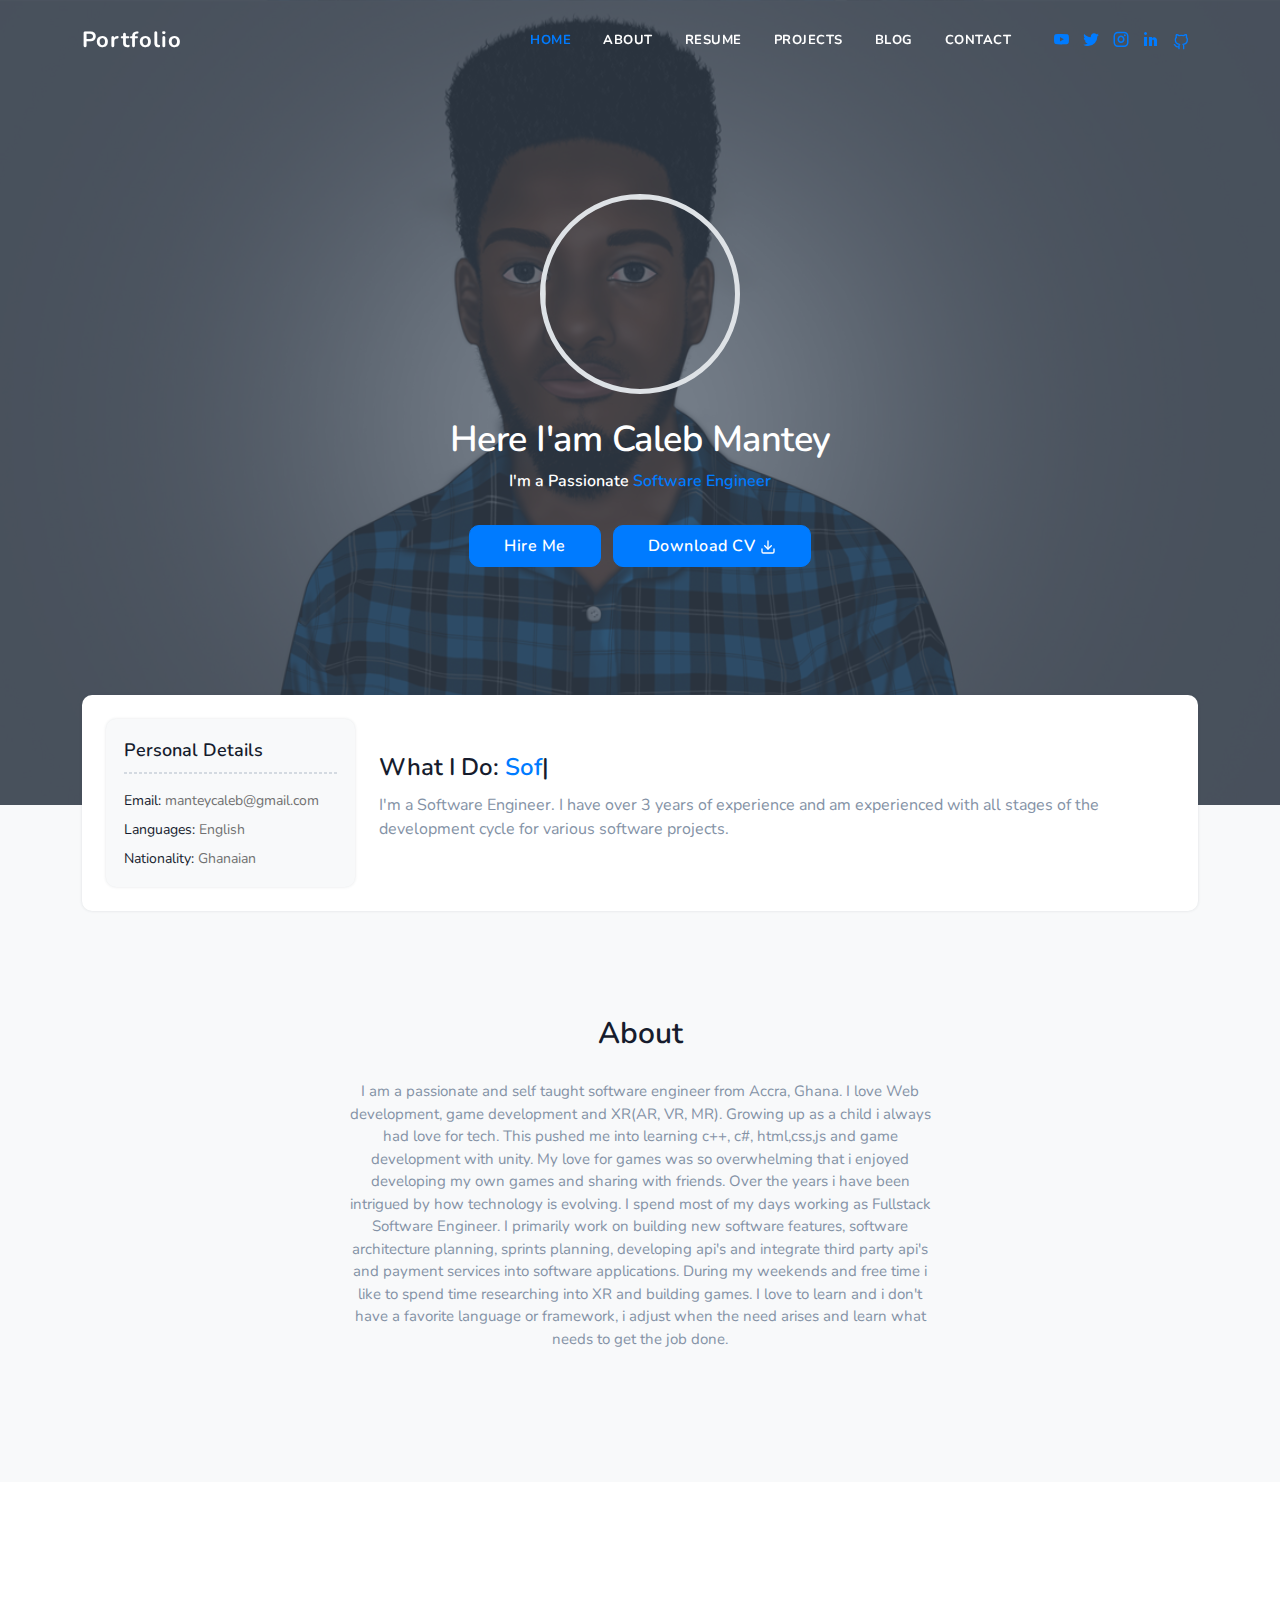
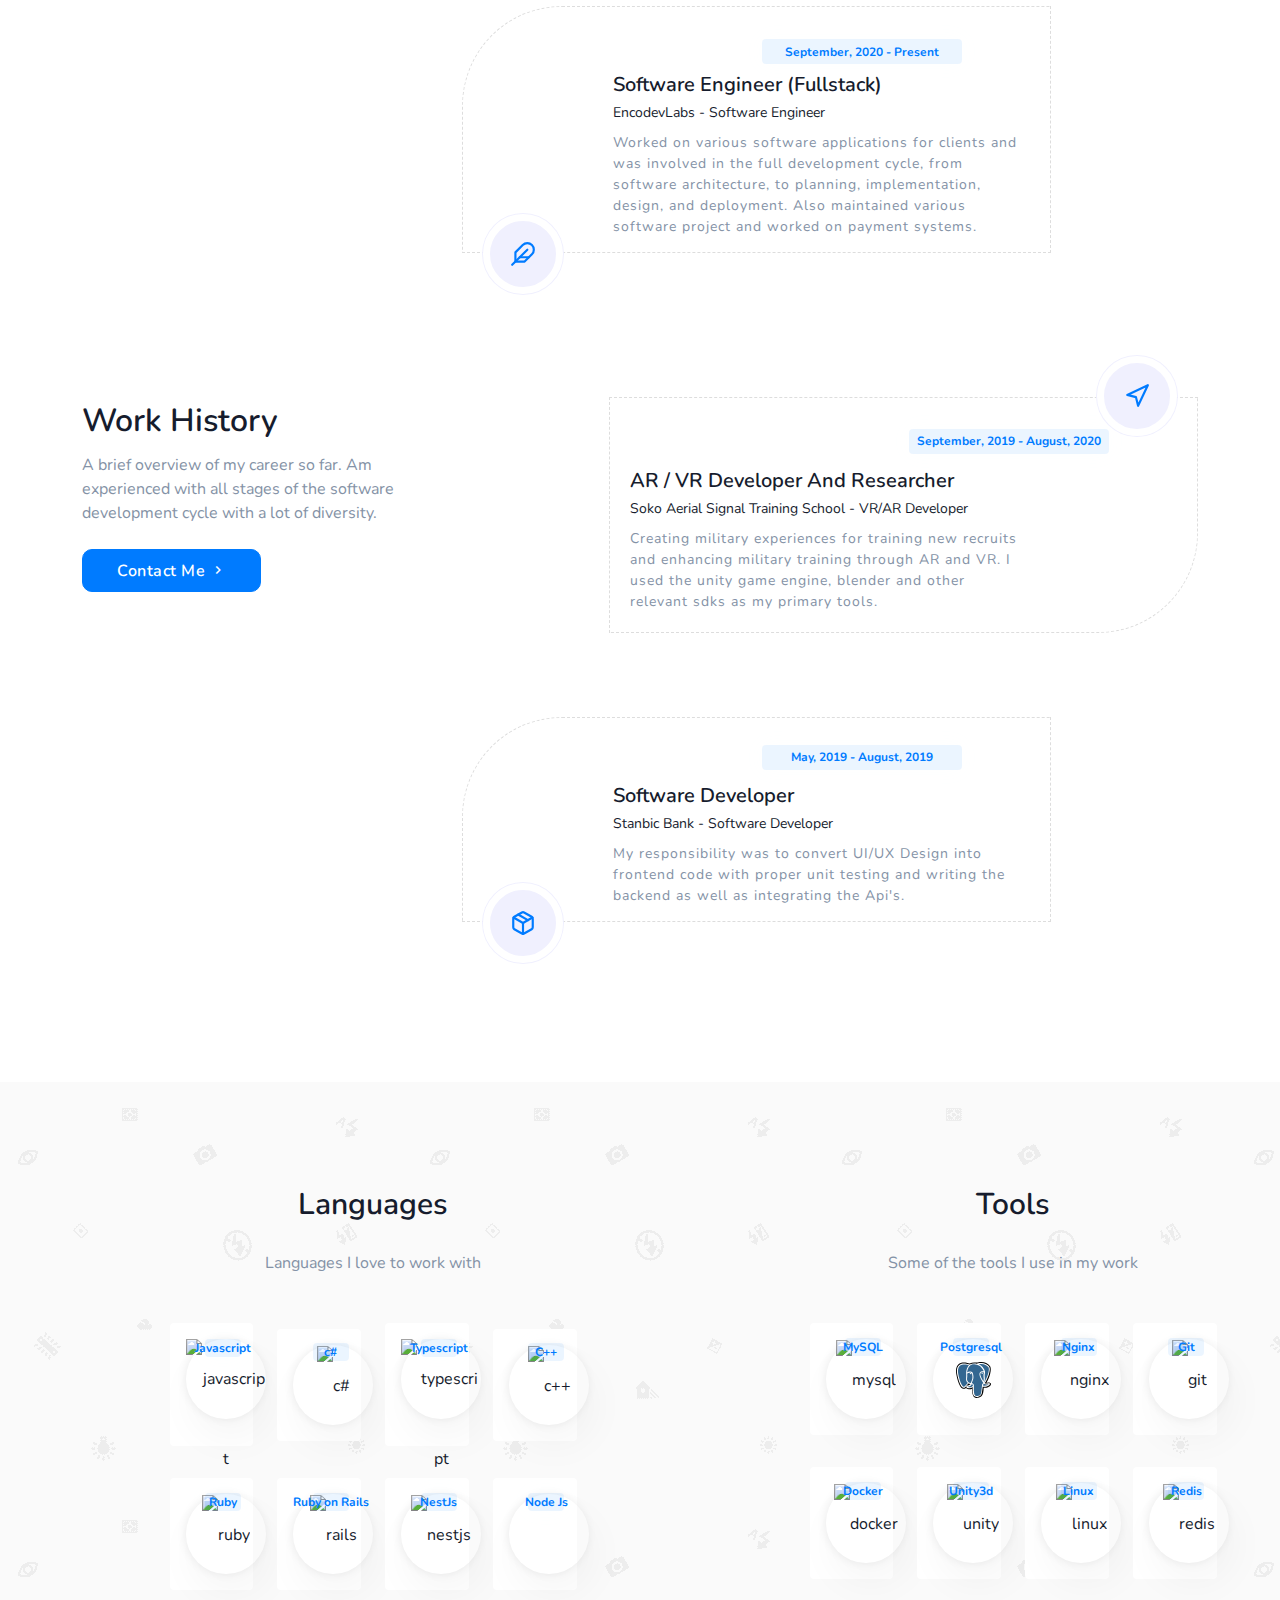
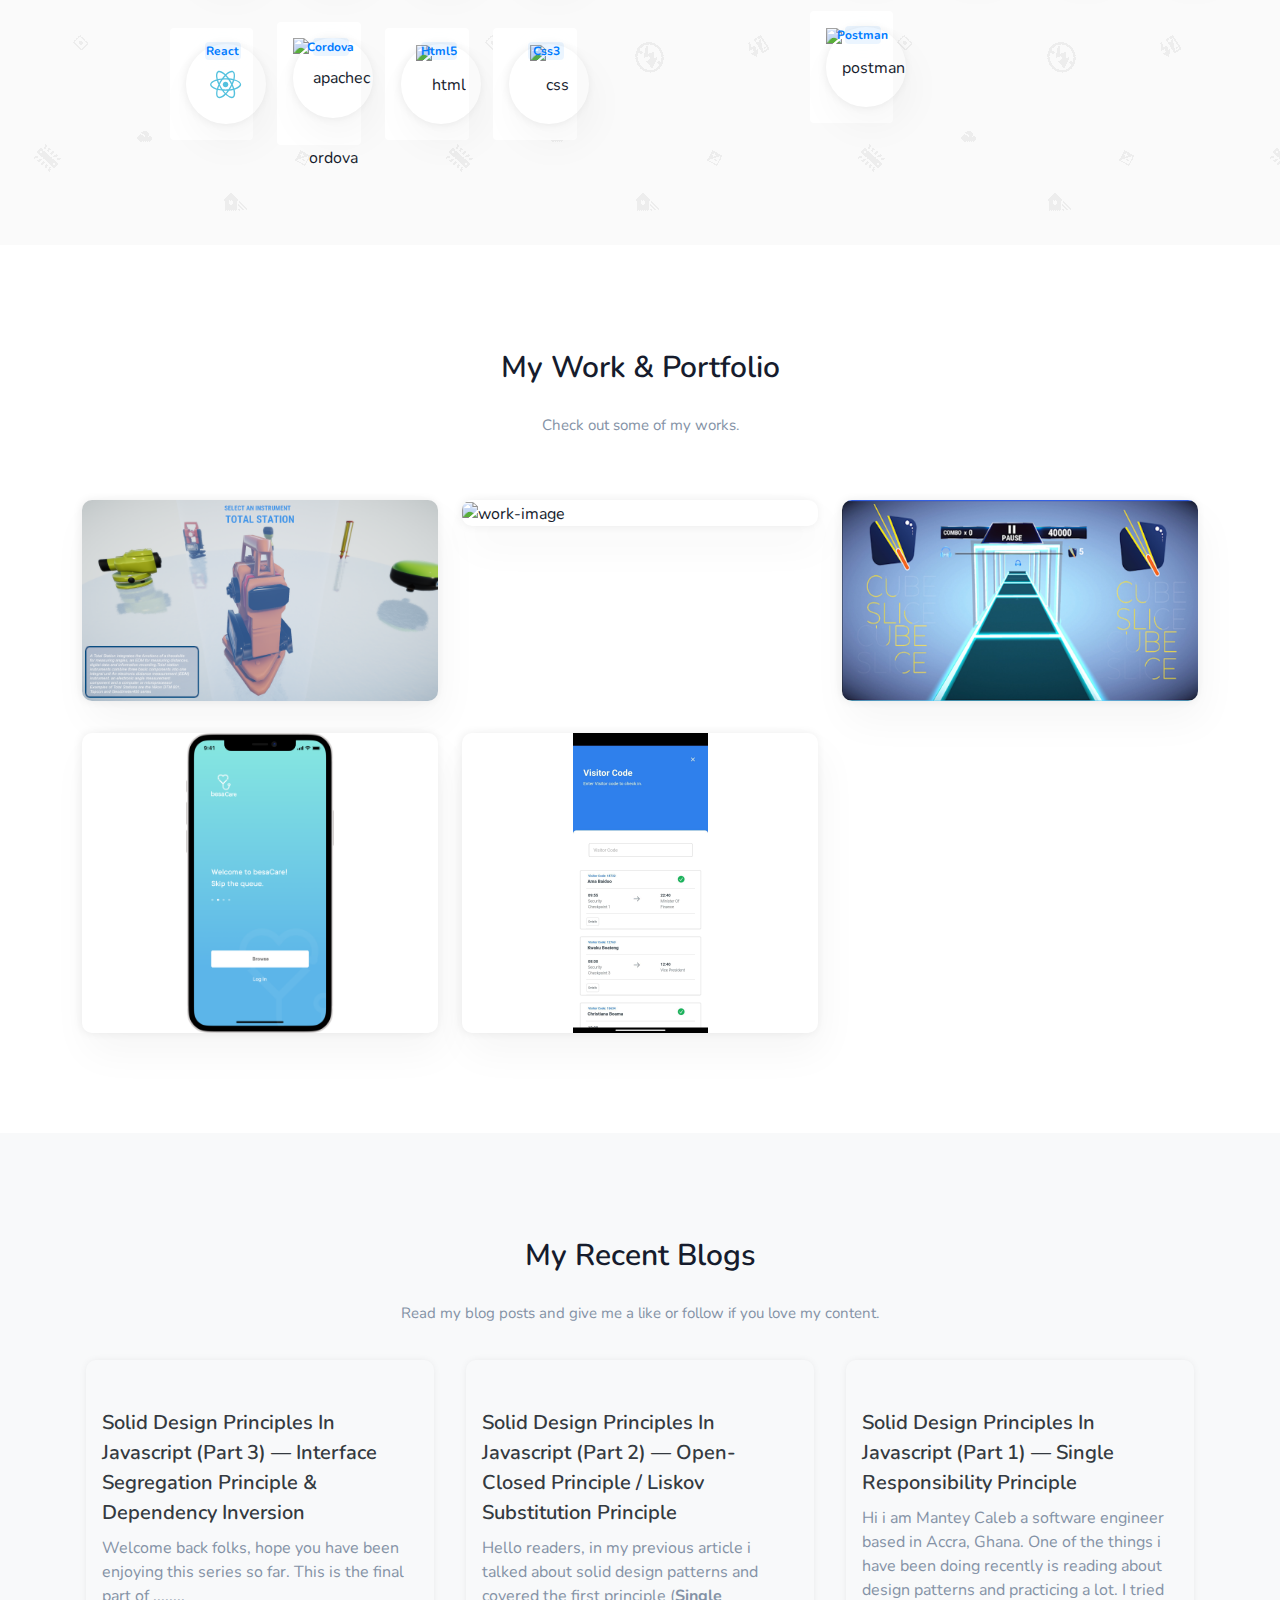
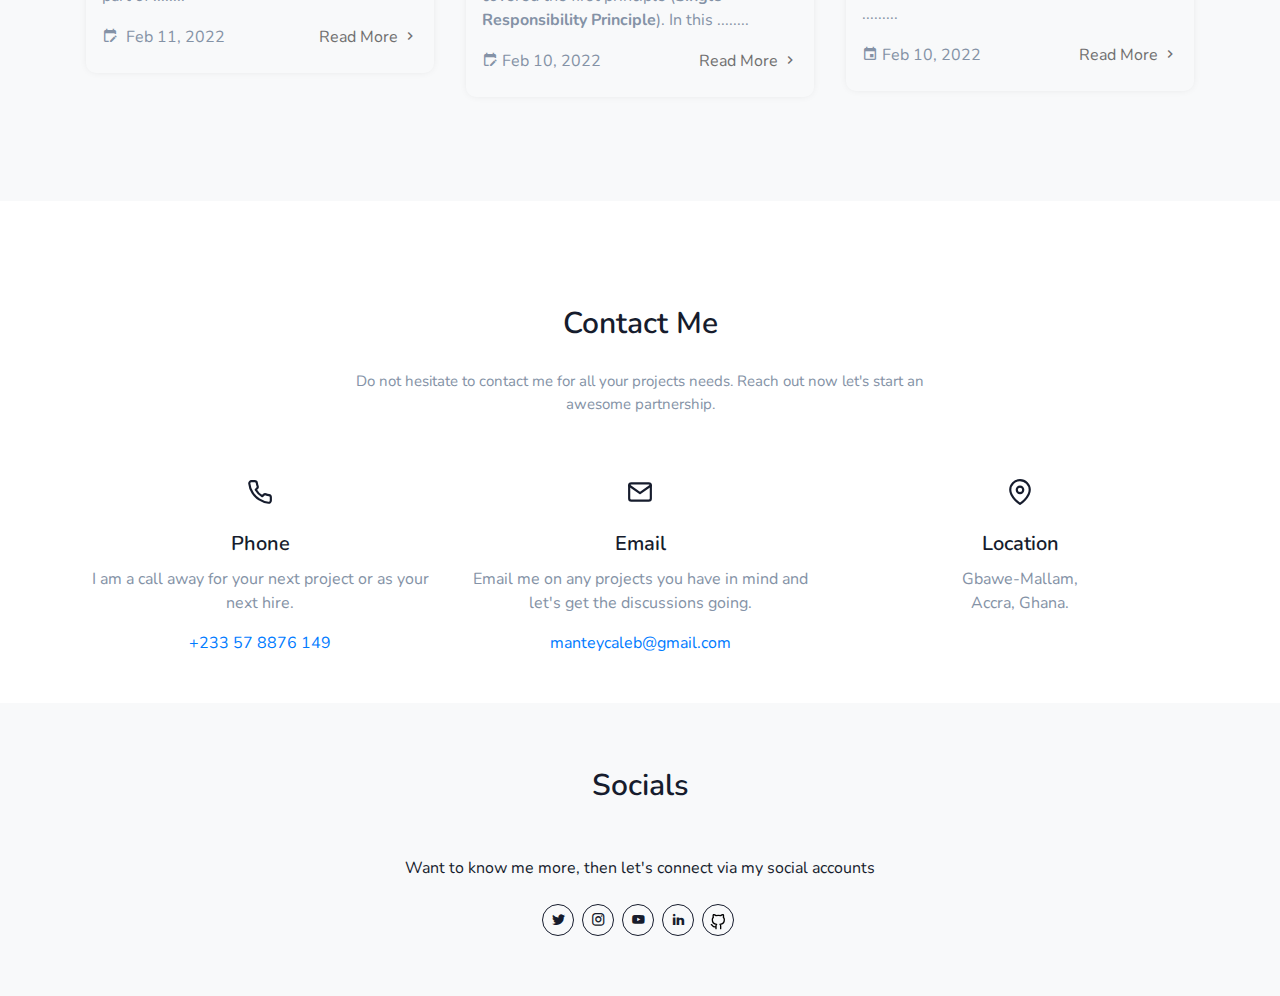
==== commit e25939fe: "added porfolio links" ====
--- a/index.html
+++ b/index.html
@@ -192,7 +192,7 @@
     <!-- Hero Area -->
     <div
       class="hero-area position-relative bg-half-120"
-      style="background-image: url('images/dunga7.png');"
+      style="background-image: url('images/wade 2.jpg');"
       id="home"
     >
       <div class="bg-overlay"></div>
@@ -1154,7 +1154,7 @@
             >
               <div class="card-body p-0">
                 <img
-                  src="images/portfolio/1.jpg"
+                  src="images/portfolio/1.png"
                   class="img-fluid"
                   alt="work-image"
                 />
@@ -1162,17 +1162,19 @@
                 <div class="content">
                   <h5 class="mb-0">
                     <a
-                      href="page-portfolio-detail.html"
-                      class="text-white title"
-                      >Iphone mockup</a
+                      href="https://caleb-mantey.itch.io/survey-kit-simulation"
+                      target="_blank"
+                      class="title"
+                      style="color: #8492a6;"
+                      >View Project</a
                     >
                   </h5>
-                  <h6 class="text-light tag mb-0">Branding</h6>
+                  <h6 class="text-light tag mb-0">Survey Kit Simulation</h6>
                 </div>
                 <div class="icons text-center">
                   <a
                     href="javascript:void(0)"
-                    data-src="images/portfolio/1.jpg"
+                    data-src="images/portfolio/1.png"
                     data-gallery="myGal"
                     class="text-primary work-icon bg-white d-inline-block rounded-pill mfp-image"
                   >
@@ -1190,7 +1192,7 @@
             >
               <div class="card-body p-0">
                 <img
-                  src="images/portfolio/2.jpg"
+                  src="images/portfolio/2.png"
                   class="img-fluid"
                   alt="work-image"
                 />
@@ -1198,17 +1200,21 @@
                 <div class="content">
                   <h5 class="mb-0">
                     <a
-                      href="page-portfolio-detail.html"
-                      class="text-white title"
-                      >Mockup Collection</a
+                      href="https://caleb-mantey.itch.io/dark-echoes"
+                      target="_blank"
+                      class="title"
+                      style="color: #8492a6;"
+                      >View Project</a
                     >
                   </h5>
-                  <h6 class="text-light tag mb-0">Mockup</h6>
+                  <h6 class="text-light tag mb-0">
+                    Dark Echoes (Third Person Shooter)
+                  </h6>
                 </div>
                 <div class="icons text-center">
                   <a
                     href="javascript:void(0)"
-                    data-src="images/portfolio/2.jpg"
+                    data-src="images/portfolio/2.png"
                     data-gallery="myGal"
                     class="text-primary work-icon bg-white d-inline-block rounded-pill mfp-image"
                     ><i data-feather="camera" class="fea icon-sm"></i
@@ -1233,17 +1239,19 @@
                 <div class="content">
                   <h5 class="mb-0">
                     <a
-                      href="page-portfolio-detail.html"
-                      class="text-white title"
-                      >Abstract images</a
+                      href="https://play.google.com/store/apps/details?id=com.DungaStudios.CubeSlice"
+                      target="_blank"
+                      class="title"
+                      style="color: #8492a6;"
+                      >View Project</a
                     >
                   </h5>
-                  <h6 class="text-light tag mb-0">Abstract</h6>
+                  <h6 class="text-light tag mb-0">Cube Slice (Android Game)</h6>
                 </div>
                 <div class="icons text-center">
                   <a
                     href="javascript:void(0)"
-                    data-src="images/portfolio/3.jpg"
+                    data-src="images/portfolio/3.webp"
                     data-gallery="myGal"
                     class="text-primary work-icon bg-white d-inline-block rounded-pill mfp-image"
                     ><i data-feather="camera" class="fea icon-sm"></i
@@ -1258,27 +1266,32 @@
             <div
               class="card border-0 work-container work-modern position-relative d-block overflow-hidden rounded"
             >
-              <div class="card-body p-0">
+              <div class="card-body p-0 text-center">
                 <img
-                  src="images/portfolio/4.jpg"
+                  src="images/portfolio/4.png"
                   class="img-fluid"
                   alt="work-image"
+                  style="height: 300px;"
                 />
                 <div class="overlay-work bg-dark"></div>
                 <div class="content">
-                  <h5 class="mb-0">
+                  <h5 class="mb-0" style="text-align: left;">
                     <a
-                      href="page-portfolio-detail.html"
-                      class="text-white title"
-                      >Yellow bg with Books</a
+                      href="https://play.google.com/store/apps/details?id=com.besacare.patient"
+                      target="_blank"
+                      class="title"
+                      style="color: #8492a6;"
+                      >View Project</a
                     >
                   </h5>
-                  <h6 class="text-light tag mb-0">Books</h6>
+                  <h6 class="text-light tag mb-0">
+                    besaCare Health App
+                  </h6>
                 </div>
                 <div class="icons text-center">
                   <a
                     href="javascript:void(0)"
-                    data-src="images/portfolio/4.jpg"
+                    data-src="images/portfolio/4.png"
                     data-gallery="myGal"
                     class="text-primary work-icon bg-white d-inline-block rounded-pill mfp-image"
                     ><i data-feather="camera" class="fea icon-sm"></i
@@ -1293,22 +1306,25 @@
             <div
               class="card border-0 work-container work-modern position-relative d-block overflow-hidden rounded"
             >
-              <div class="card-body p-0">
+              <div class="card-body p-0 text-center">
                 <img
                   src="images/portfolio/5.jpg"
                   class="img-fluid"
                   alt="work-image"
+                  style="height: 300px;"
                 />
                 <div class="overlay-work bg-dark"></div>
                 <div class="content">
-                  <h5 class="mb-0">
+                  <h5 class="mb-0" style="text-align: left;">
                     <a
-                      href="page-portfolio-detail.html"
-                      class="text-white title"
-                      >Company V-card</a
+                      href="https://youtu.be/j0KHWvRNw64"
+                      target="_blank"
+                      class="title"
+                      style="color: #8492a6;"
+                      >View Project</a
                     >
                   </h5>
-                  <h6 class="text-light tag mb-0">V-card</h6>
+                  <h6 class="text-light tag mb-0">Visitor Management App</h6>
                 </div>
                 <div class="icons text-center">
                   <a
@@ -1324,7 +1340,7 @@
           </div>
           <!--end col-->
 
-          <div class="col-lg-4 col-md-6 col-12 mt-4 pt-2">
+          <!-- <div class="col-lg-4 col-md-6 col-12 mt-4 pt-2">
             <div
               class="card border-0 work-container work-modern position-relative d-block overflow-hidden rounded"
             >
@@ -1356,16 +1372,16 @@
                 </div>
               </div>
             </div>
-          </div>
+          </div> -->
           <!--end col-->
 
-          <div class="col-12 mt-4 pt-2">
+          <!-- <div class="col-12 mt-4 pt-2">
             <div class="text-center">
               <a href="page-portfolio.html" class="btn btn btn-primary rounded"
                 >See More <i class="mdi mdi-chevron-right"></i
               ></a>
             </div>
-          </div>
+          </div> -->
           <!--end col-->
         </div>
         <!--end row-->
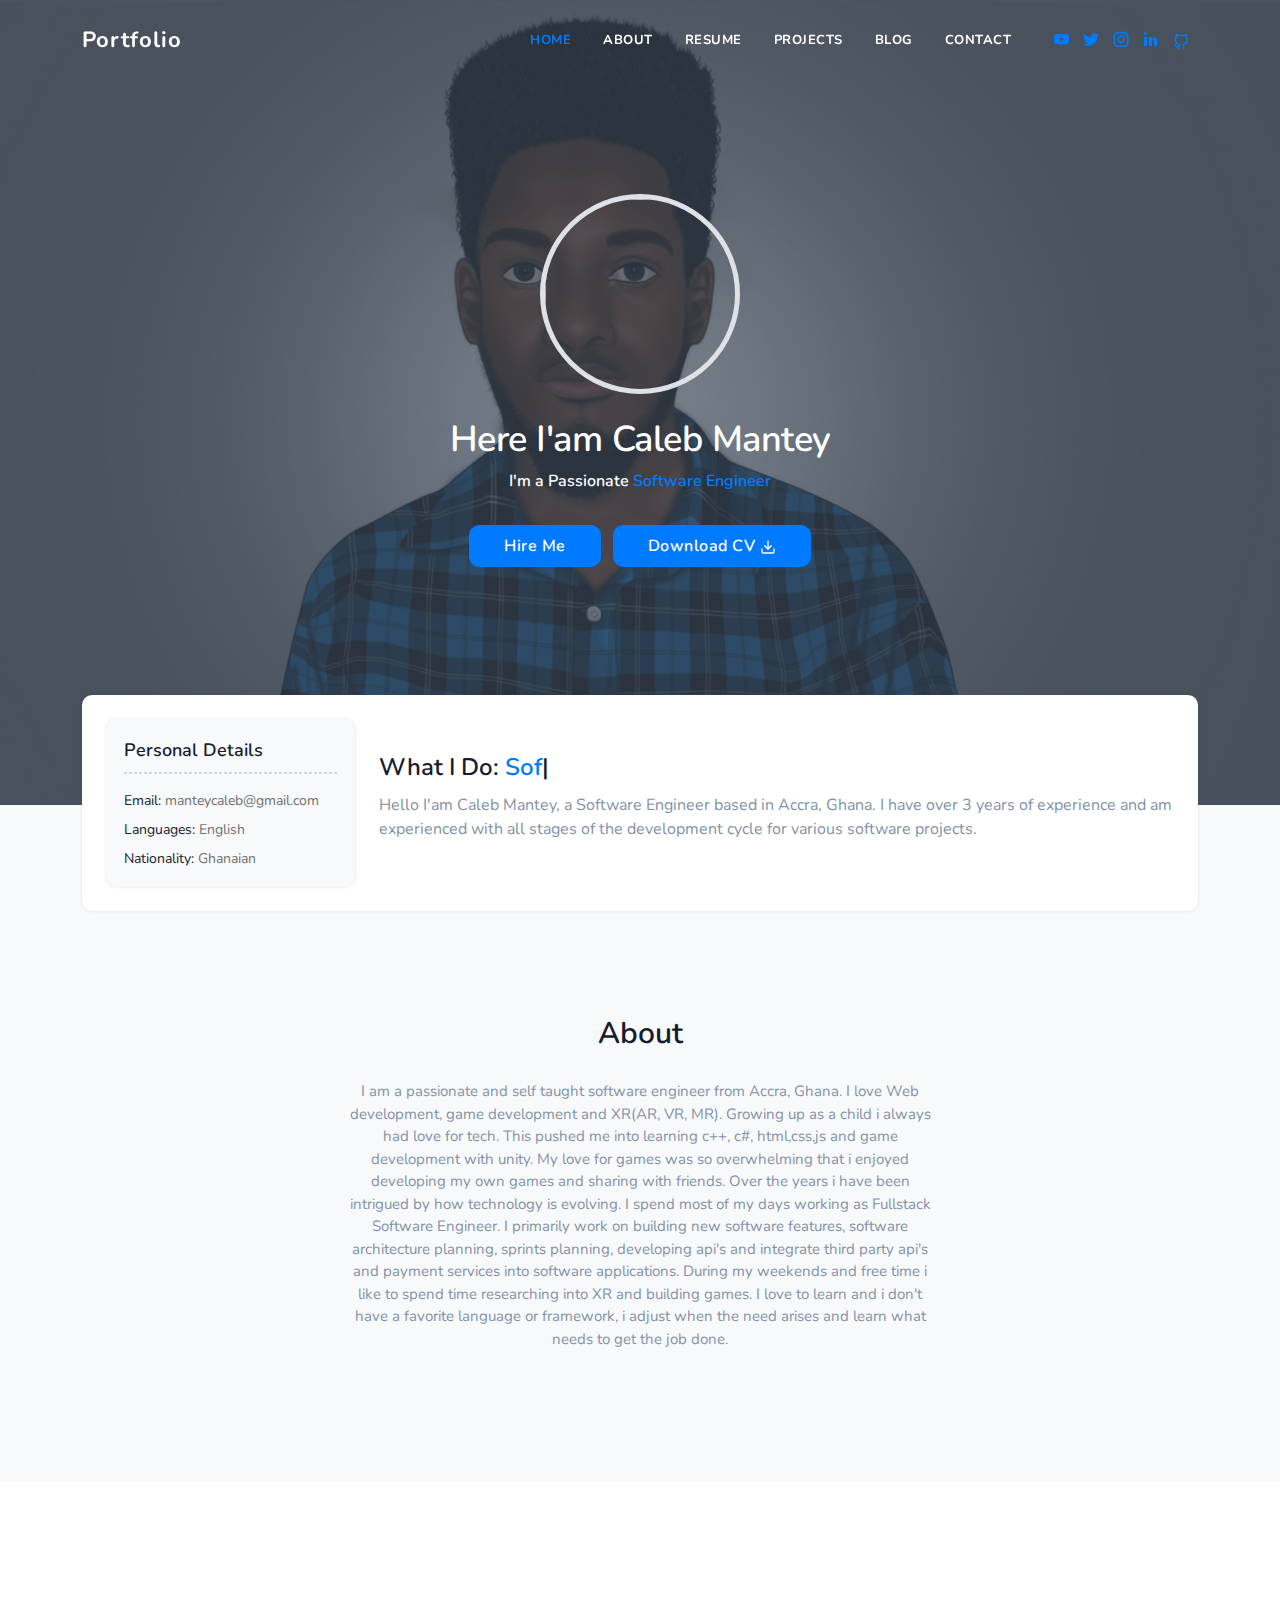
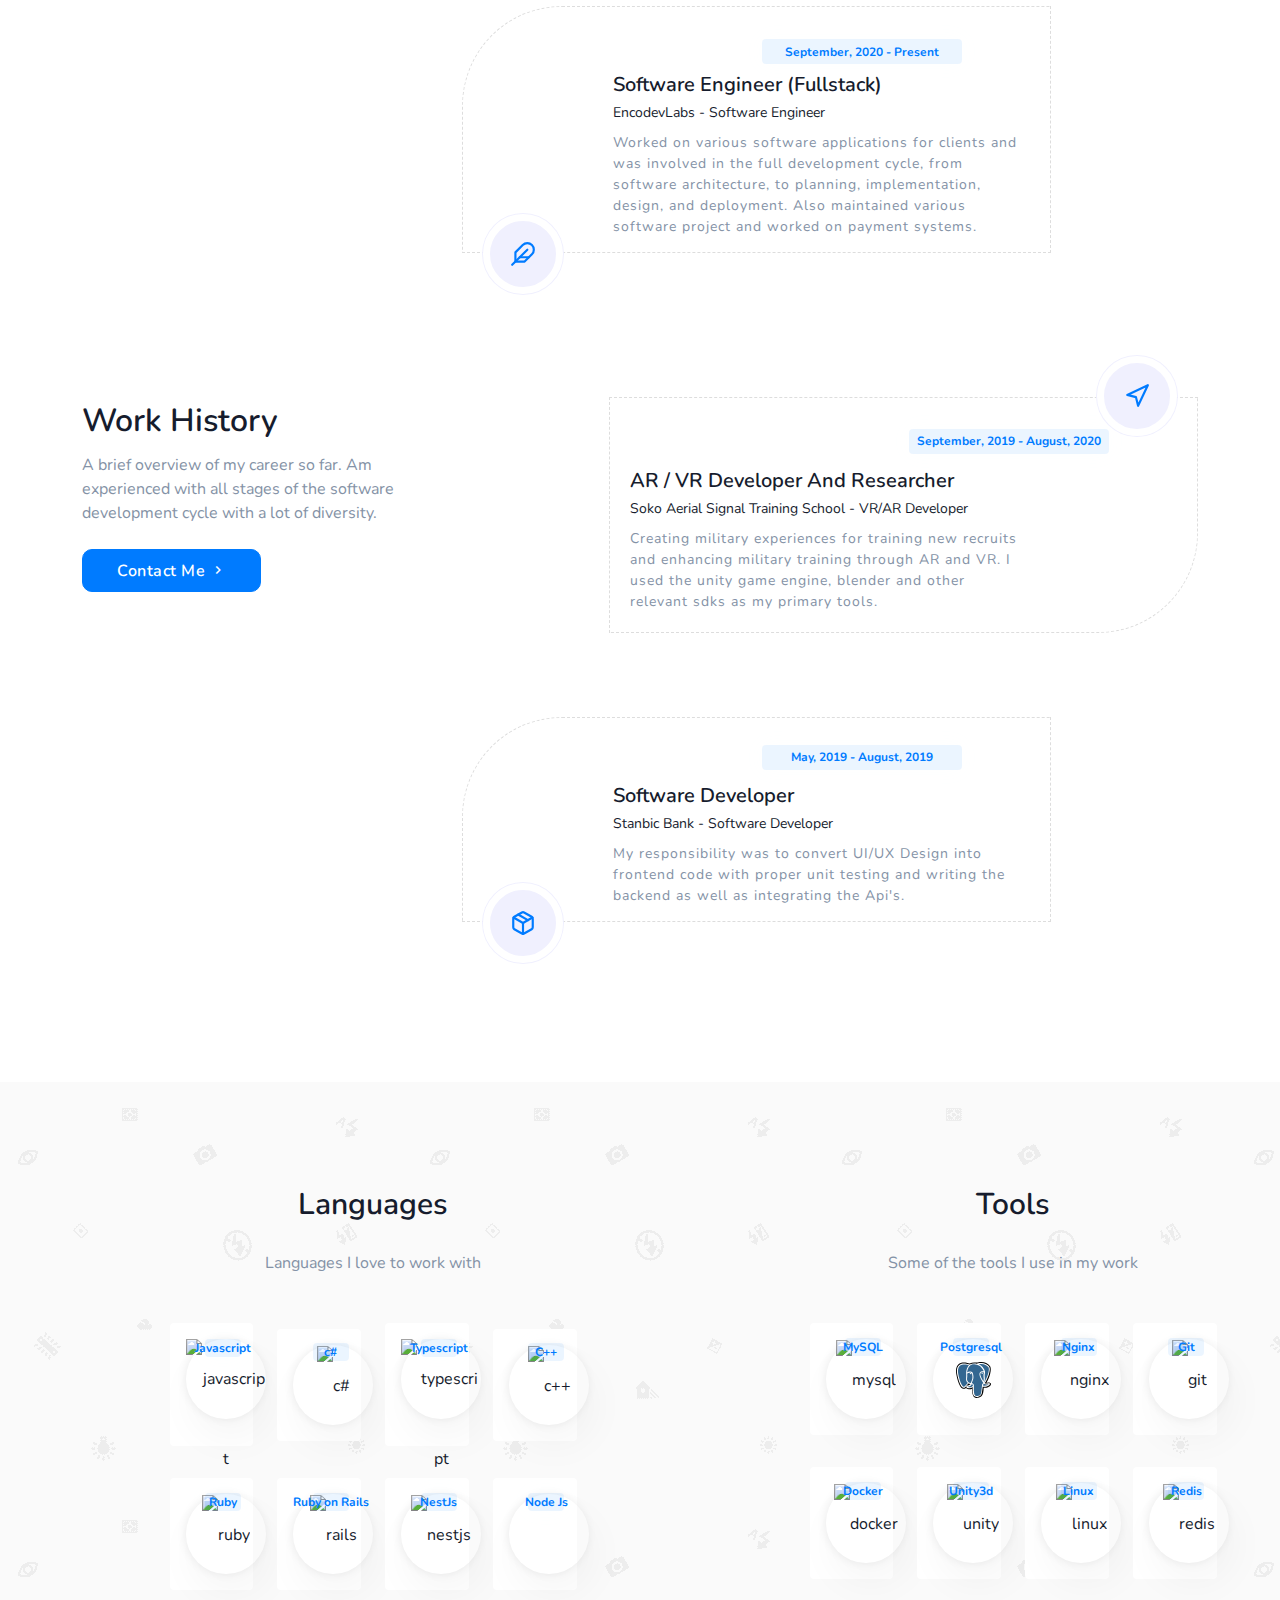
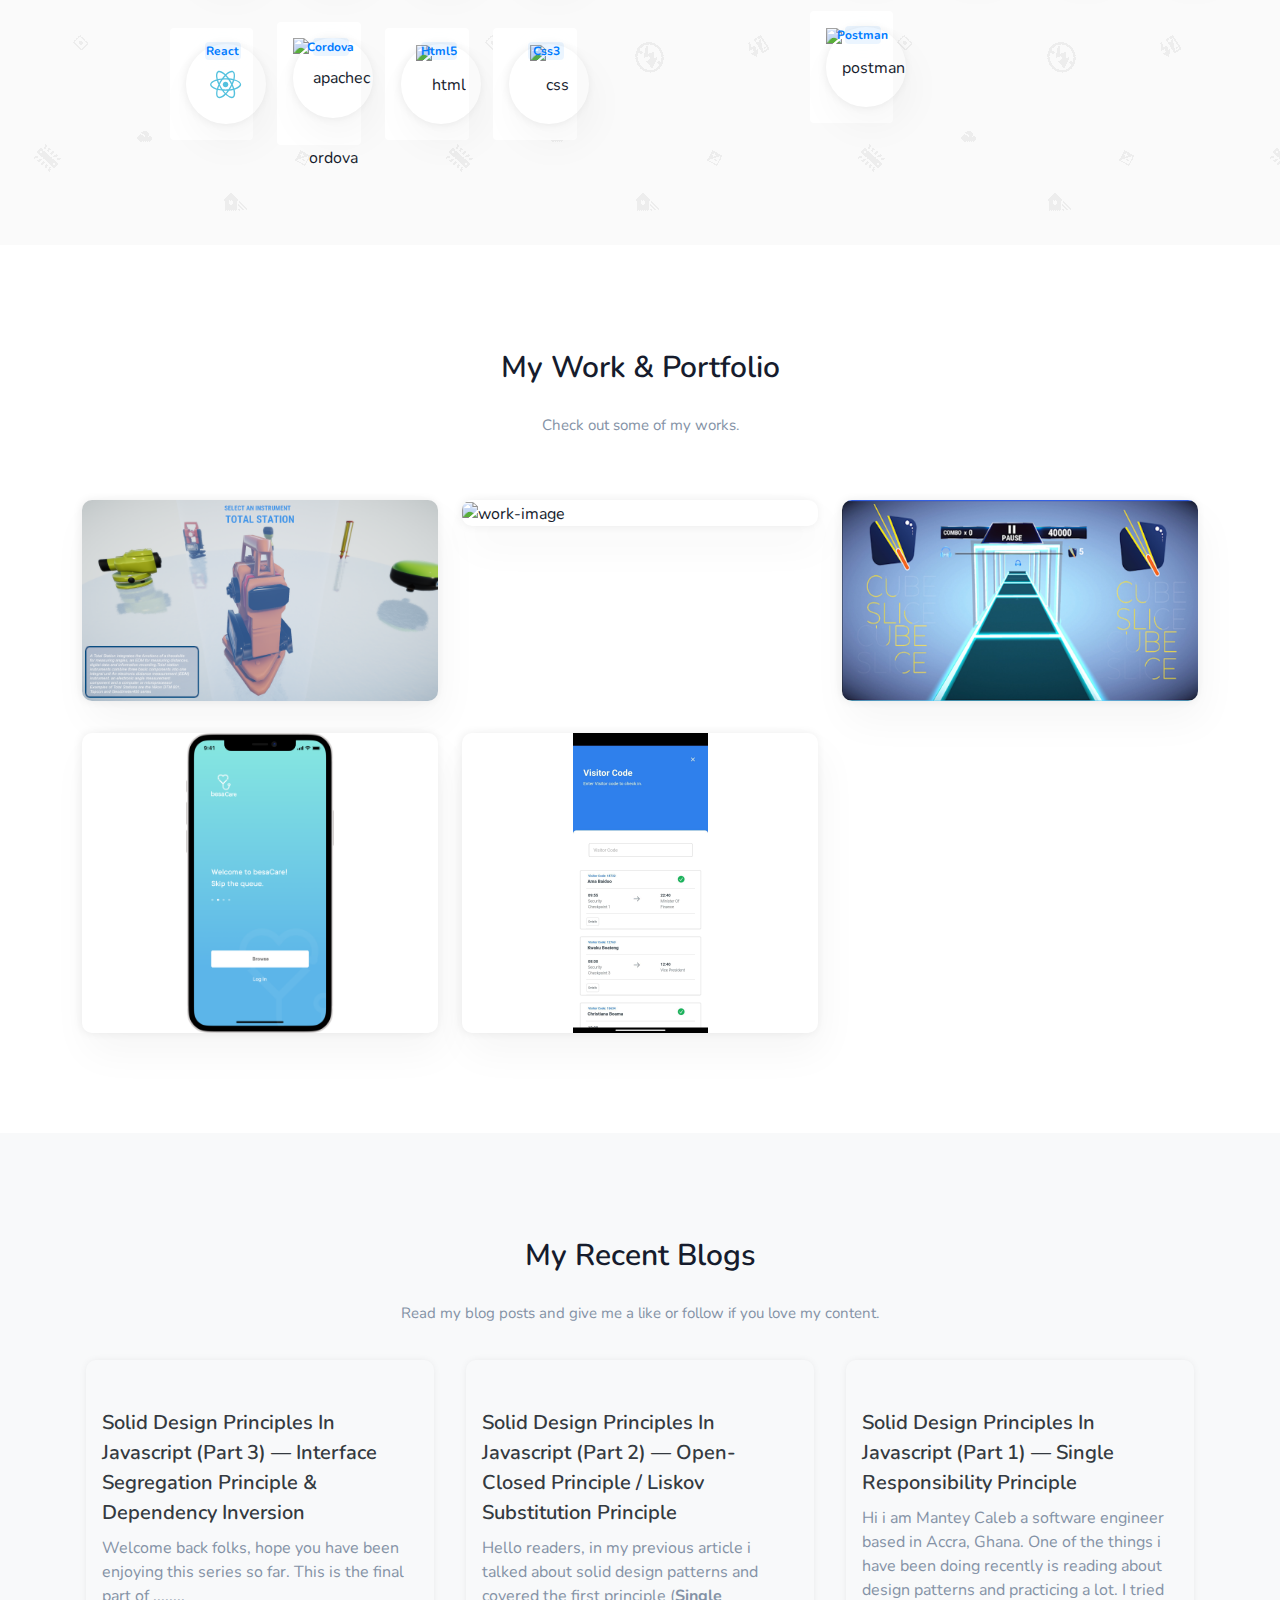
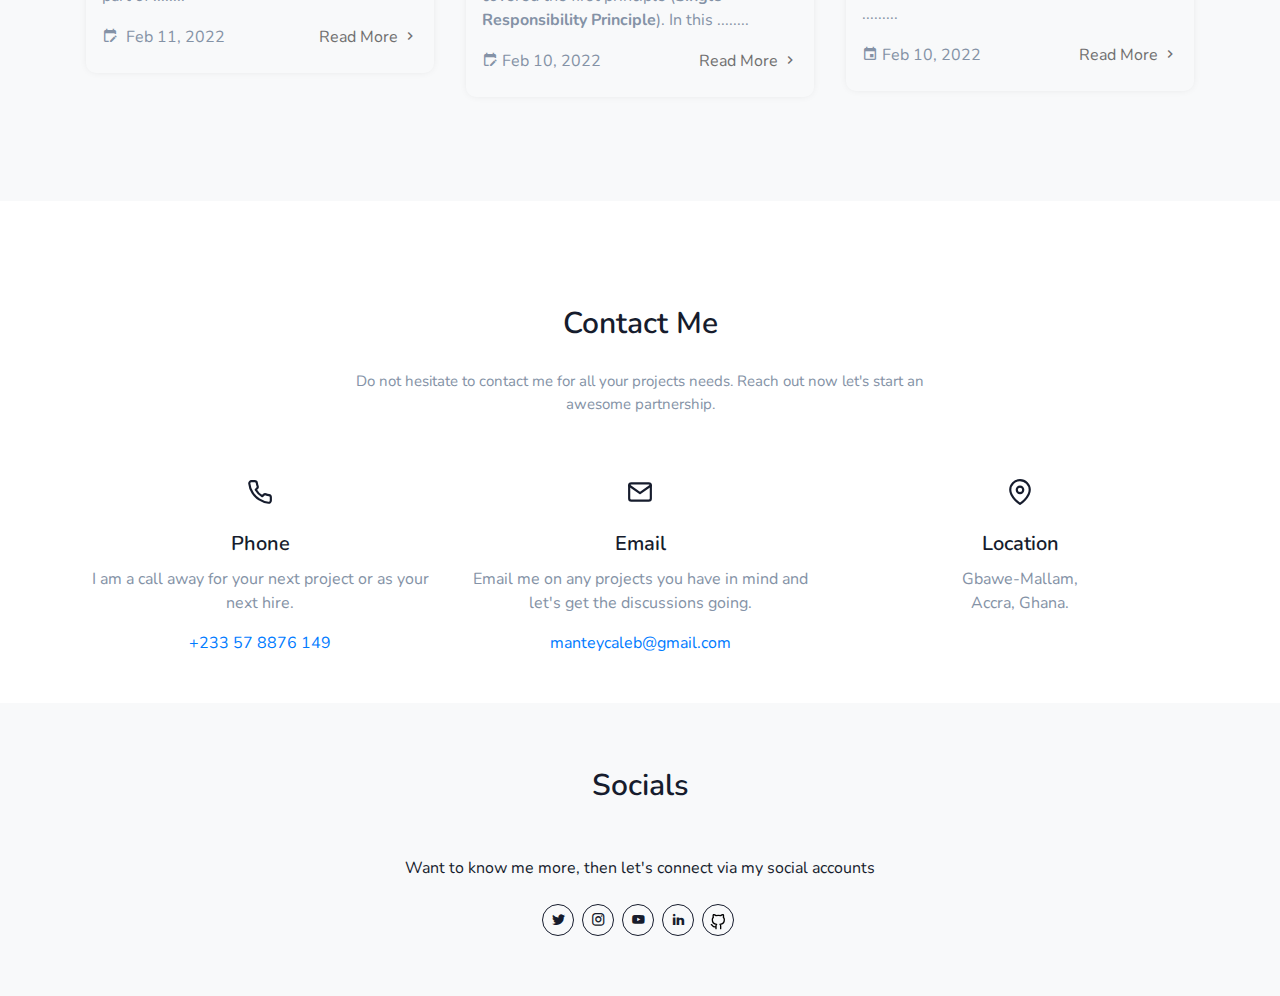
==== commit 695650f1: "added cv and mailing functuionality" ====
--- a/index.html
+++ b/index.html
@@ -216,12 +216,13 @@
               </h6>
               <div class="hero-btn mt-4 pt-2">
                 <a
-                  href="javascript:void(0)"
+                  href="mailto:manteycaleb@gmail.com"
                   class="btn btn-primary rounded me-2 mb-2"
                   >Hire Me</a
                 >
                 <a
-                  href="javascript:void(0)"
+                  href="mycv.pdf"
+                  target="_blank"
                   class="btn btn-primary rounded text-white mb-2"
                   >Download CV
                   <i data-feather="download" class="fea icon-sm"></i
@@ -283,9 +284,10 @@
                           <span id="typed" class="text-primary"></span>
                         </h4>
                         <p class="text-light-muted mt-2">
-                          I'm a Software Engineer. I have over 3 years of
-                          experience and am experienced with all stages of the
-                          development cycle for various software projects.
+                          Hello I'am Caleb Mantey, a Software Engineer based in
+                          Accra, Ghana. I have over 3 years of experience and am
+                          experienced with all stages of the development cycle
+                          for various software projects.
                         </p>
                         <!-- <img src="images/signature.png" height="35" alt="" /> -->
                       </div>
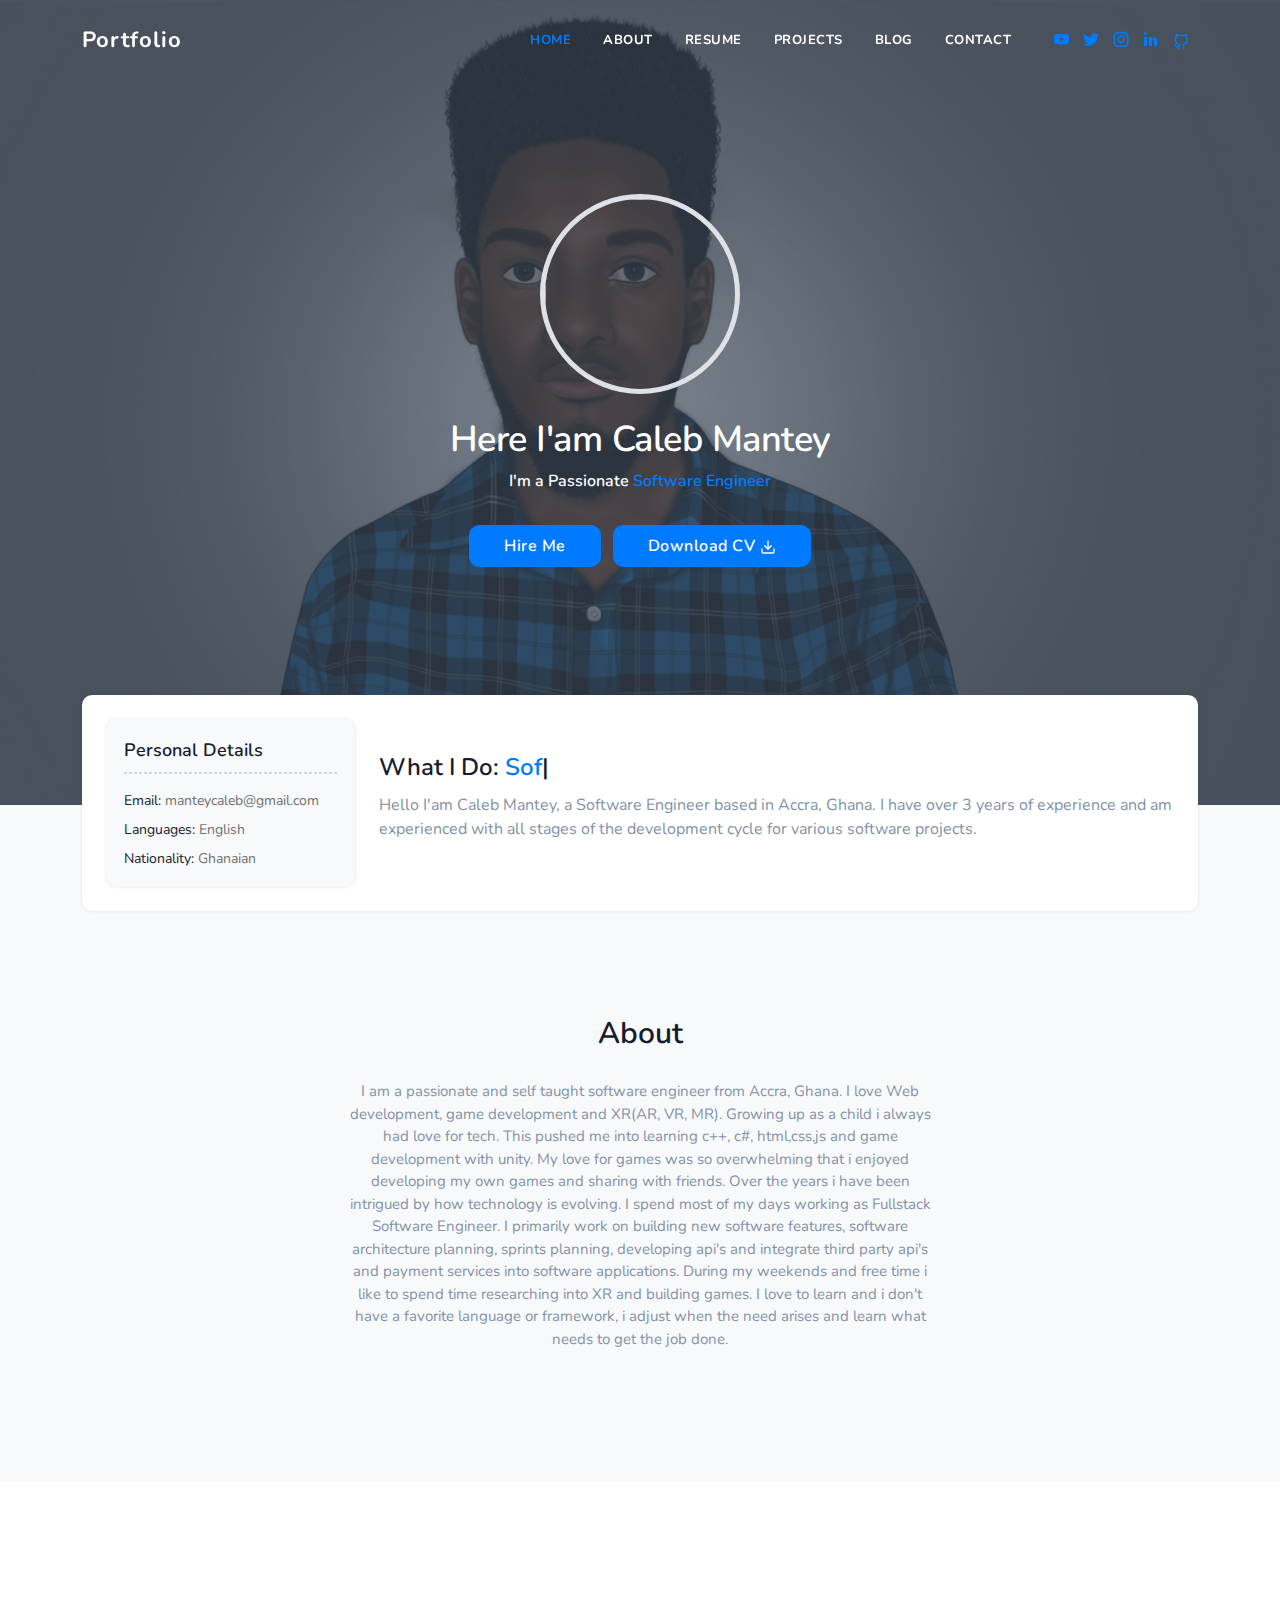
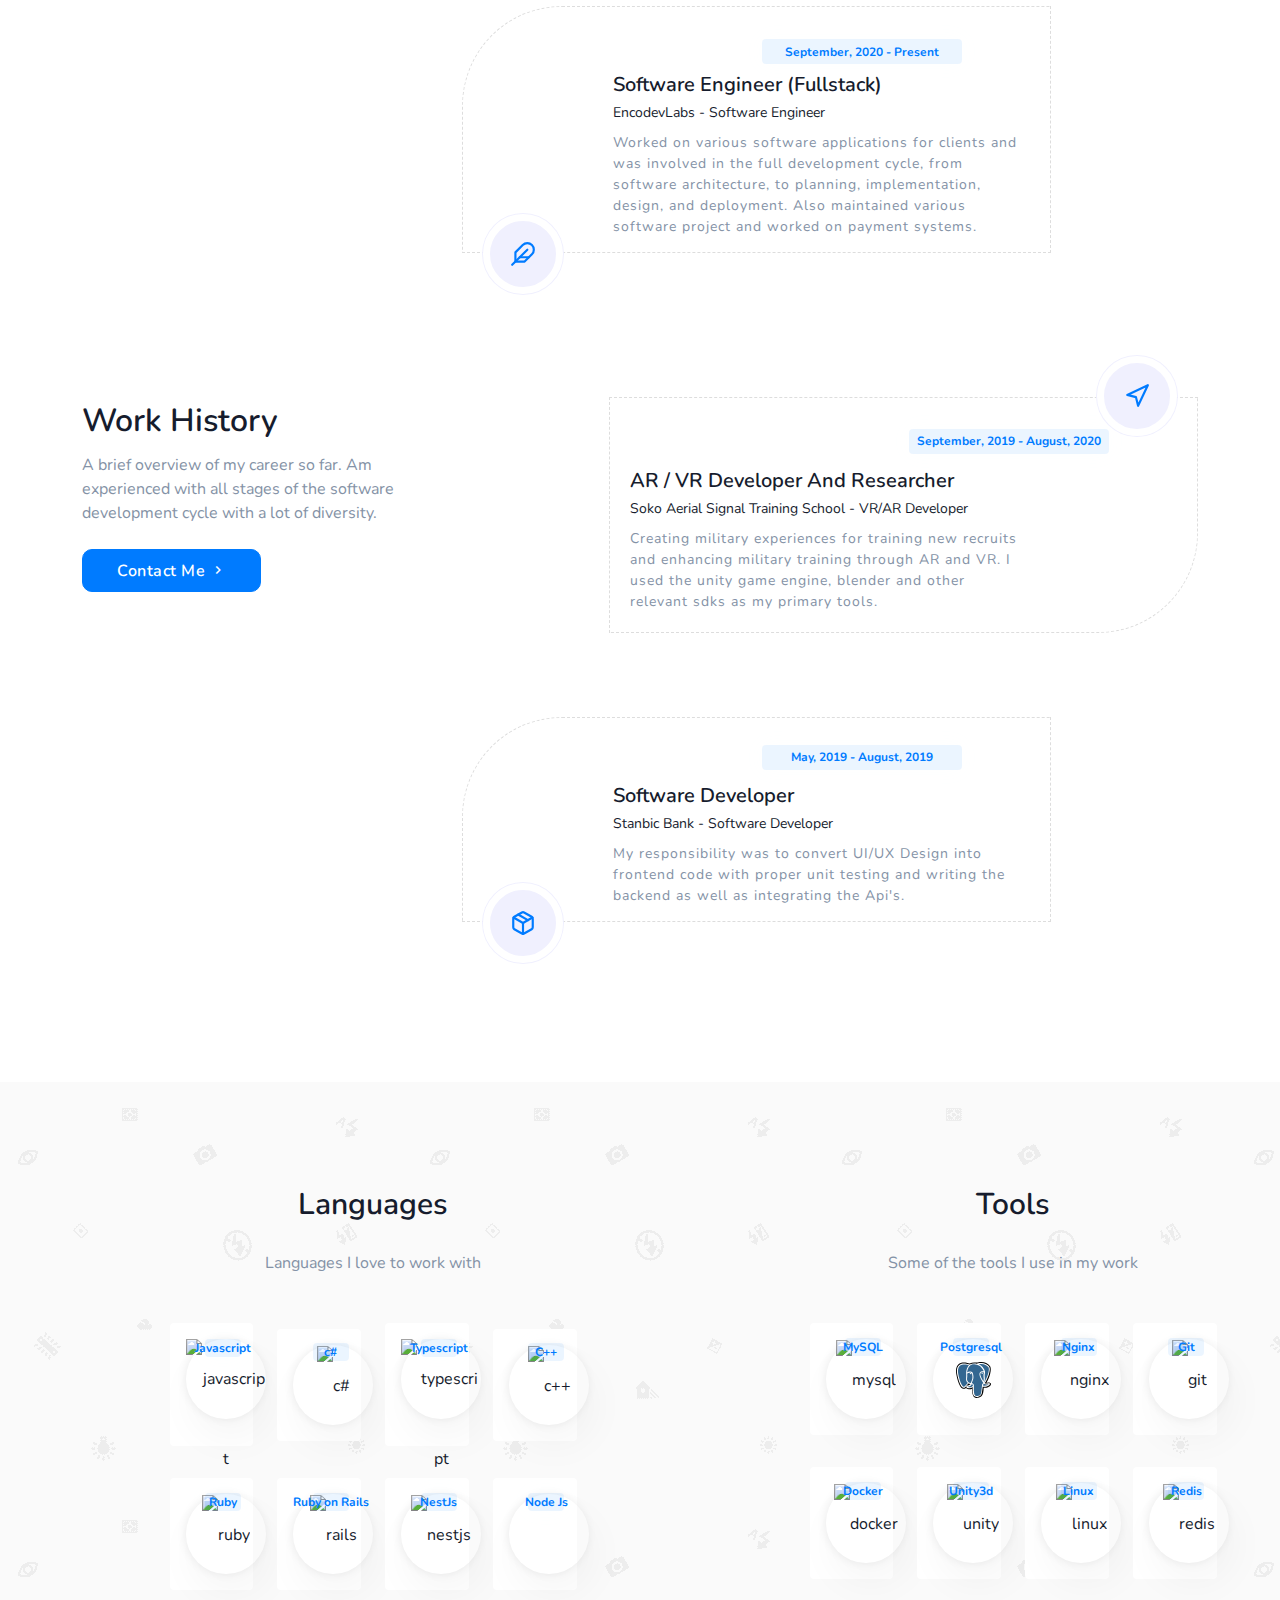
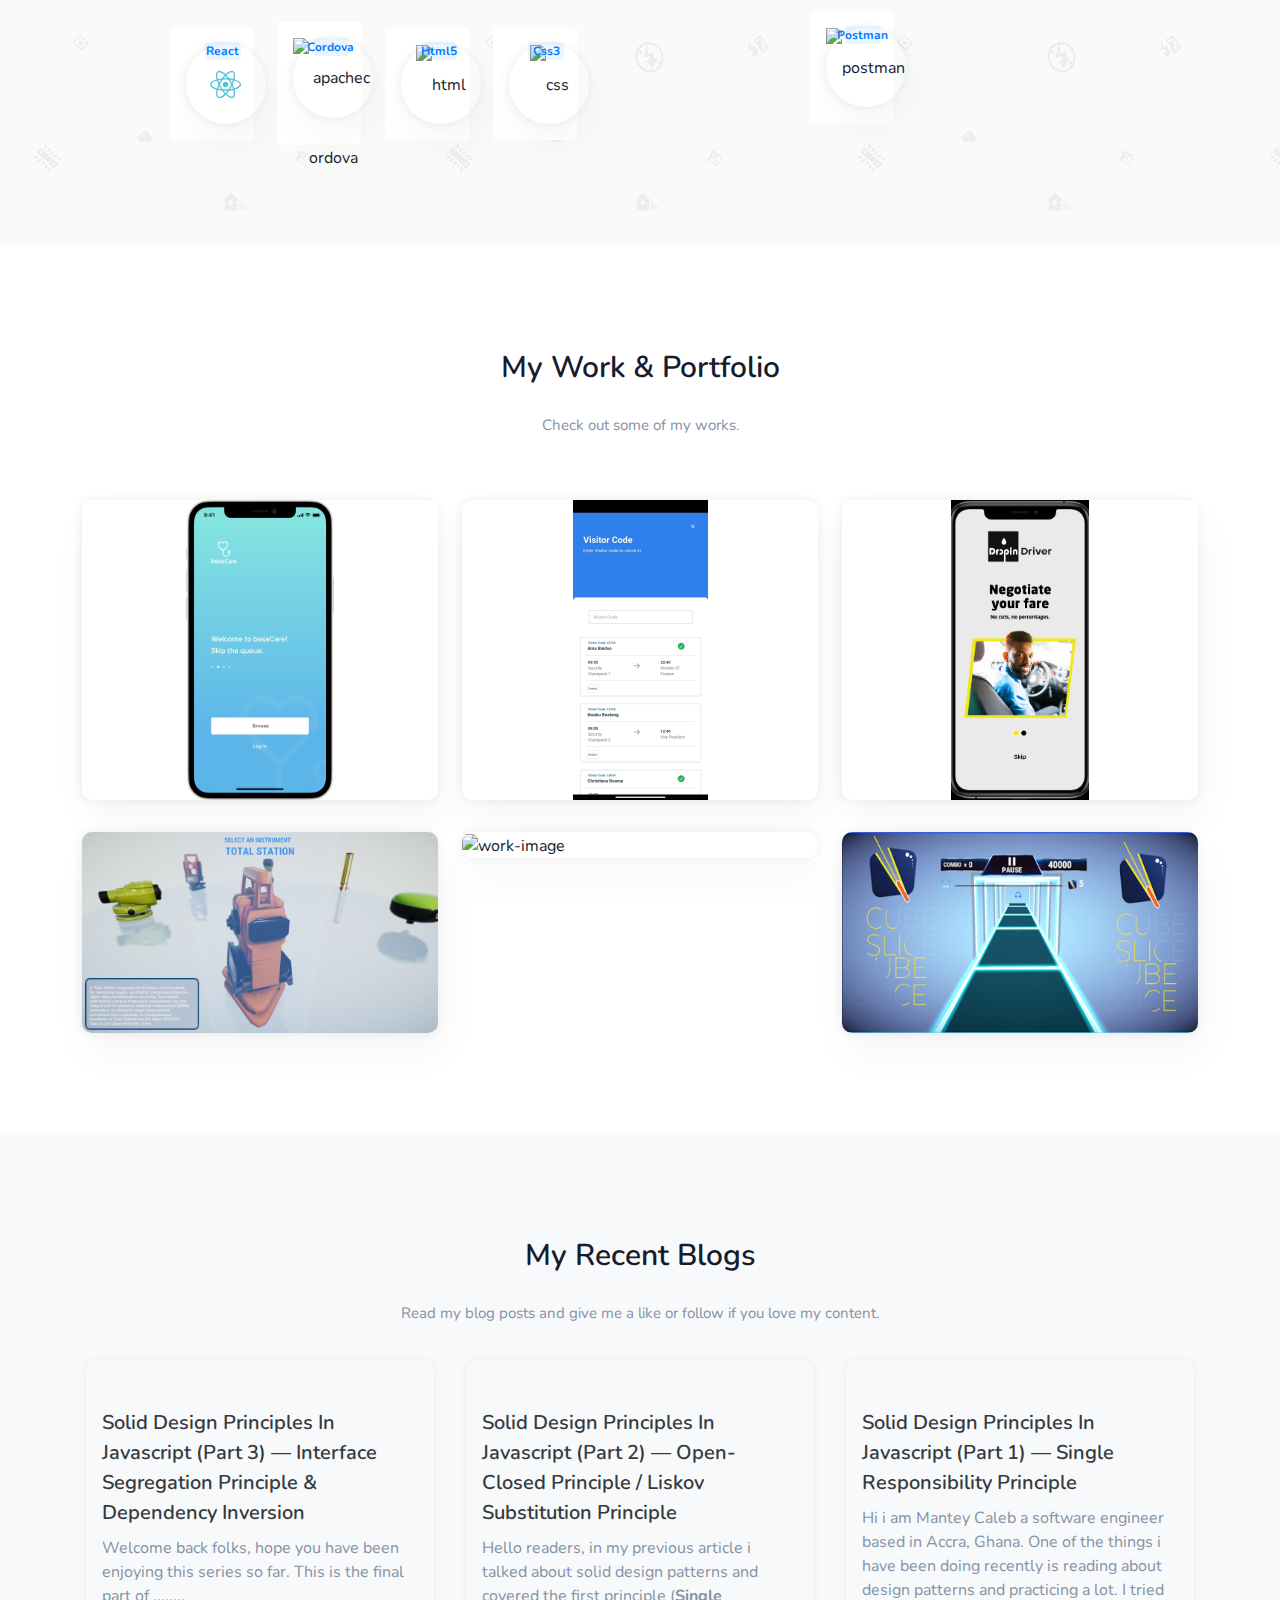
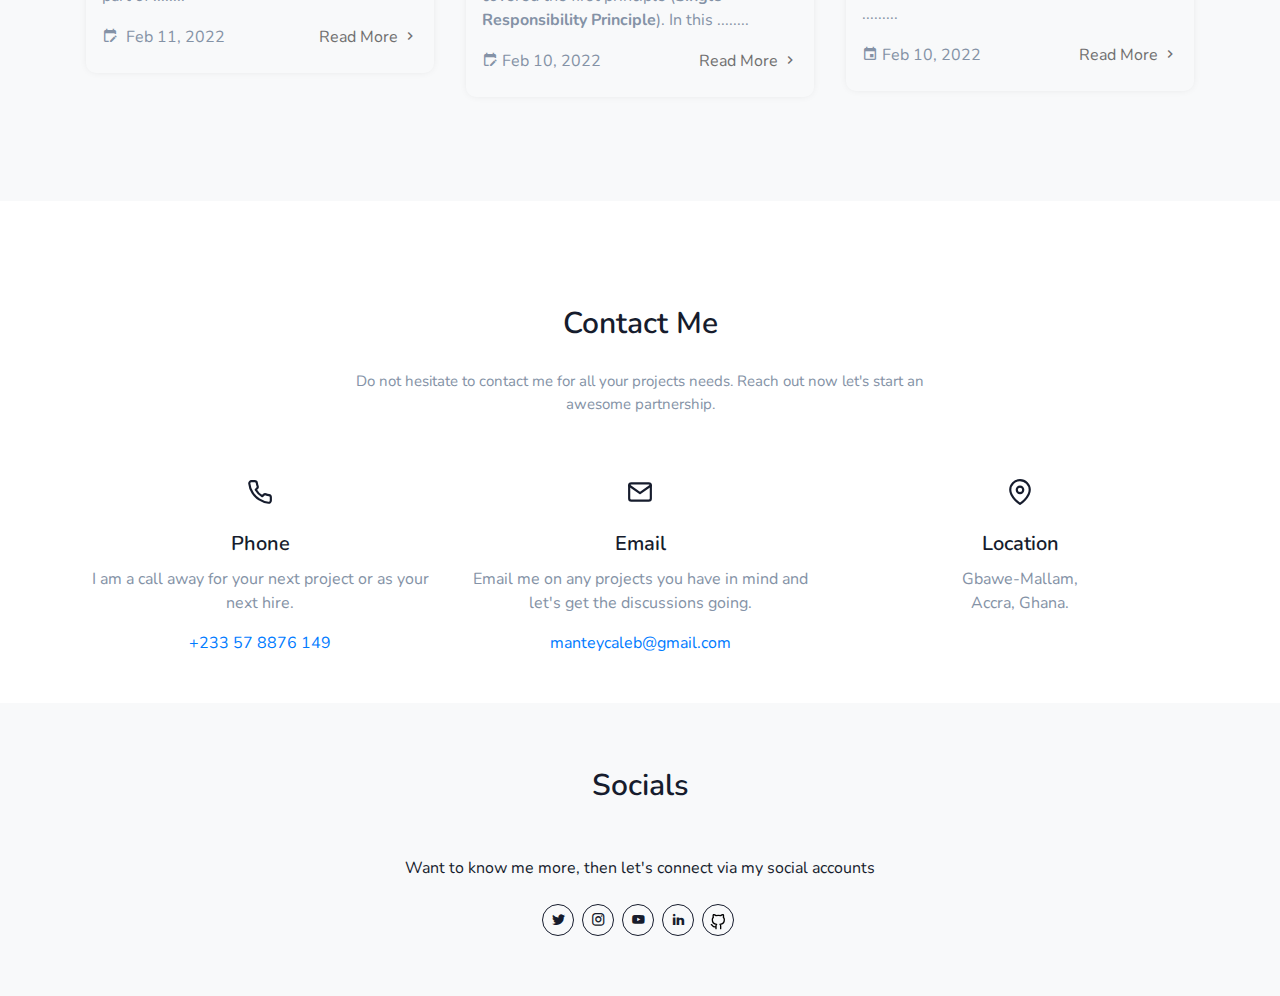
==== commit fe421e26: "added dropin to portfolio list" ====
--- a/index.html
+++ b/index.html
@@ -1150,120 +1150,7 @@
         <!--end row-->
 
         <div class="row">
-          <div class="col-lg-4 col-md-6 col-12 mt-4 pt-2">
-            <div
-              class="card border-0 work-container work-modern position-relative d-block overflow-hidden rounded"
-            >
-              <div class="card-body p-0">
-                <img
-                  src="images/portfolio/1.png"
-                  class="img-fluid"
-                  alt="work-image"
-                />
-                <div class="overlay-work bg-dark"></div>
-                <div class="content">
-                  <h5 class="mb-0">
-                    <a
-                      href="https://caleb-mantey.itch.io/survey-kit-simulation"
-                      target="_blank"
-                      class="title"
-                      style="color: #8492a6;"
-                      >View Project</a
-                    >
-                  </h5>
-                  <h6 class="text-light tag mb-0">Survey Kit Simulation</h6>
-                </div>
-                <div class="icons text-center">
-                  <a
-                    href="javascript:void(0)"
-                    data-src="images/portfolio/1.png"
-                    data-gallery="myGal"
-                    class="text-primary work-icon bg-white d-inline-block rounded-pill mfp-image"
-                  >
-                    <i data-feather="camera" class="fea icon-sm"></i>
-                  </a>
-                </div>
-              </div>
-            </div>
-          </div>
-          <!--end col-->
-
-          <div class="col-lg-4 col-md-6 col-12 mt-4 pt-2">
-            <div
-              class="card border-0 work-container work-modern position-relative d-block overflow-hidden rounded"
-            >
-              <div class="card-body p-0">
-                <img
-                  src="images/portfolio/2.png"
-                  class="img-fluid"
-                  alt="work-image"
-                />
-                <div class="overlay-work bg-dark"></div>
-                <div class="content">
-                  <h5 class="mb-0">
-                    <a
-                      href="https://caleb-mantey.itch.io/dark-echoes"
-                      target="_blank"
-                      class="title"
-                      style="color: #8492a6;"
-                      >View Project</a
-                    >
-                  </h5>
-                  <h6 class="text-light tag mb-0">
-                    Dark Echoes (Third Person Shooter)
-                  </h6>
-                </div>
-                <div class="icons text-center">
-                  <a
-                    href="javascript:void(0)"
-                    data-src="images/portfolio/2.png"
-                    data-gallery="myGal"
-                    class="text-primary work-icon bg-white d-inline-block rounded-pill mfp-image"
-                    ><i data-feather="camera" class="fea icon-sm"></i
-                  ></a>
-                </div>
-              </div>
-            </div>
-          </div>
-          <!--end col-->
-
-          <div class="col-lg-4 col-md-6 col-12 mt-4 pt-2">
-            <div
-              class="card border-0 work-container work-modern position-relative d-block overflow-hidden rounded"
-            >
-              <div class="card-body p-0">
-                <img
-                  src="images/portfolio/3.jpg"
-                  class="img-fluid"
-                  alt="work-image"
-                />
-                <div class="overlay-work bg-dark"></div>
-                <div class="content">
-                  <h5 class="mb-0">
-                    <a
-                      href="https://play.google.com/store/apps/details?id=com.DungaStudios.CubeSlice"
-                      target="_blank"
-                      class="title"
-                      style="color: #8492a6;"
-                      >View Project</a
-                    >
-                  </h5>
-                  <h6 class="text-light tag mb-0">Cube Slice (Android Game)</h6>
-                </div>
-                <div class="icons text-center">
-                  <a
-                    href="javascript:void(0)"
-                    data-src="images/portfolio/3.webp"
-                    data-gallery="myGal"
-                    class="text-primary work-icon bg-white d-inline-block rounded-pill mfp-image"
-                    ><i data-feather="camera" class="fea icon-sm"></i
-                  ></a>
-                </div>
-              </div>
-            </div>
-          </div>
-          <!--end col-->
-
+        
           <div class="col-lg-4 col-md-6 col-12 mt-4 pt-2">
             <div
               class="card border-0 work-container work-modern position-relative d-block overflow-hidden rounded"
@@ -1342,13 +1229,51 @@
           </div>
           <!--end col-->
 
-          <!-- <div class="col-lg-4 col-md-6 col-12 mt-4 pt-2">
+          <div class="col-lg-4 col-md-6 col-12 mt-4 pt-2">
+            <div
+              class="card border-0 work-container work-modern position-relative d-block overflow-hidden rounded"
+            >
+              <div class="card-body p-0 text-center">
+                <img
+                  src="images/portfolio/6.png"
+                  class="img-fluid"
+                  alt="work-image"
+                  style="height: 300px;"
+                />
+                <div class="overlay-work bg-dark"></div>
+                <div class="content">
+                  <h5 class="mb-0" style="text-align: left;">
+                    <a
+                      href="https://dropinghana.com"
+                      target="_blank"
+                      class="title"
+                      style="color: #8492a6;"
+                      >View Project</a
+                    >
+                  </h5>
+                  <h6 class="text-light tag mb-0">Dropin Ride Sharing App</h6>
+                </div>
+                <div class="icons text-center">
+                  <a
+                    href="javascript:void(0)"
+                    data-src="images/portfolio/5.jpg"
+                    data-gallery="myGal"
+                    class="text-primary work-icon bg-white d-inline-block rounded-pill mfp-image"
+                    ><i data-feather="camera" class="fea icon-sm"></i
+                  ></a>
+                </div>
+              </div>
+            </div>
+          </div>
+          <!--end col-->
+
+          <div class="col-lg-4 col-md-6 col-12 mt-4 pt-2">
             <div
               class="card border-0 work-container work-modern position-relative d-block overflow-hidden rounded"
             >
               <div class="card-body p-0">
                 <img
-                  src="images/portfolio/6.jpg"
+                  src="images/portfolio/1.png"
                   class="img-fluid"
                   alt="work-image"
                 />
@@ -1356,17 +1281,59 @@
                 <div class="content">
                   <h5 class="mb-0">
                     <a
-                      href="page-portfolio-detail.html"
-                      class="text-white title"
-                      >Mockup box with paints</a
+                      href="https://caleb-mantey.itch.io/survey-kit-simulation"
+                      target="_blank"
+                      class="title"
+                      style="color: #8492a6;"
+                      >View Project</a
                     >
                   </h5>
-                  <h6 class="text-light tag mb-0">Photography</h6>
+                  <h6 class="text-light tag mb-0">Survey Kit Simulation</h6>
                 </div>
                 <div class="icons text-center">
                   <a
                     href="javascript:void(0)"
-                    data-src="images/portfolio/6.jpg"
+                    data-src="images/portfolio/1.png"
+                    data-gallery="myGal"
+                    class="text-primary work-icon bg-white d-inline-block rounded-pill mfp-image"
+                  >
+                    <i data-feather="camera" class="fea icon-sm"></i>
+                  </a>
+                </div>
+              </div>
+            </div>
+          </div>
+          <!--end col-->
+
+          <div class="col-lg-4 col-md-6 col-12 mt-4 pt-2">
+            <div
+              class="card border-0 work-container work-modern position-relative d-block overflow-hidden rounded"
+            >
+              <div class="card-body p-0">
+                <img
+                  src="images/portfolio/2.png"
+                  class="img-fluid"
+                  alt="work-image"
+                />
+                <div class="overlay-work bg-dark"></div>
+                <div class="content">
+                  <h5 class="mb-0">
+                    <a
+                      href="https://caleb-mantey.itch.io/dark-echoes"
+                      target="_blank"
+                      class="title"
+                      style="color: #8492a6;"
+                      >View Project</a
+                    >
+                  </h5>
+                  <h6 class="text-light tag mb-0">
+                    Dark Echoes (Third Person Shooter)
+                  </h6>
+                </div>
+                <div class="icons text-center">
+                  <a
+                    href="javascript:void(0)"
+                    data-src="images/portfolio/2.png"
                     data-gallery="myGal"
                     class="text-primary work-icon bg-white d-inline-block rounded-pill mfp-image"
                     ><i data-feather="camera" class="fea icon-sm"></i
@@ -1374,7 +1341,44 @@
                 </div>
               </div>
             </div>
-          </div> -->
+          </div>
+          <!--end col-->
+
+          <div class="col-lg-4 col-md-6 col-12 mt-4 pt-2">
+            <div
+              class="card border-0 work-container work-modern position-relative d-block overflow-hidden rounded"
+            >
+              <div class="card-body p-0">
+                <img
+                  src="images/portfolio/3.jpg"
+                  class="img-fluid"
+                  alt="work-image"
+                />
+                <div class="overlay-work bg-dark"></div>
+                <div class="content">
+                  <h5 class="mb-0">
+                    <a
+                      href="https://play.google.com/store/apps/details?id=com.DungaStudios.CubeSlice"
+                      target="_blank"
+                      class="title"
+                      style="color: #8492a6;"
+                      >View Project</a
+                    >
+                  </h5>
+                  <h6 class="text-light tag mb-0">Cube Slice (Android Game)</h6>
+                </div>
+                <div class="icons text-center">
+                  <a
+                    href="javascript:void(0)"
+                    data-src="images/portfolio/3.webp"
+                    data-gallery="myGal"
+                    class="text-primary work-icon bg-white d-inline-block rounded-pill mfp-image"
+                    ><i data-feather="camera" class="fea icon-sm"></i
+                  ></a>
+                </div>
+              </div>
+            </div>
+          </div>
           <!--end col-->
 
           <!-- <div class="col-12 mt-4 pt-2">
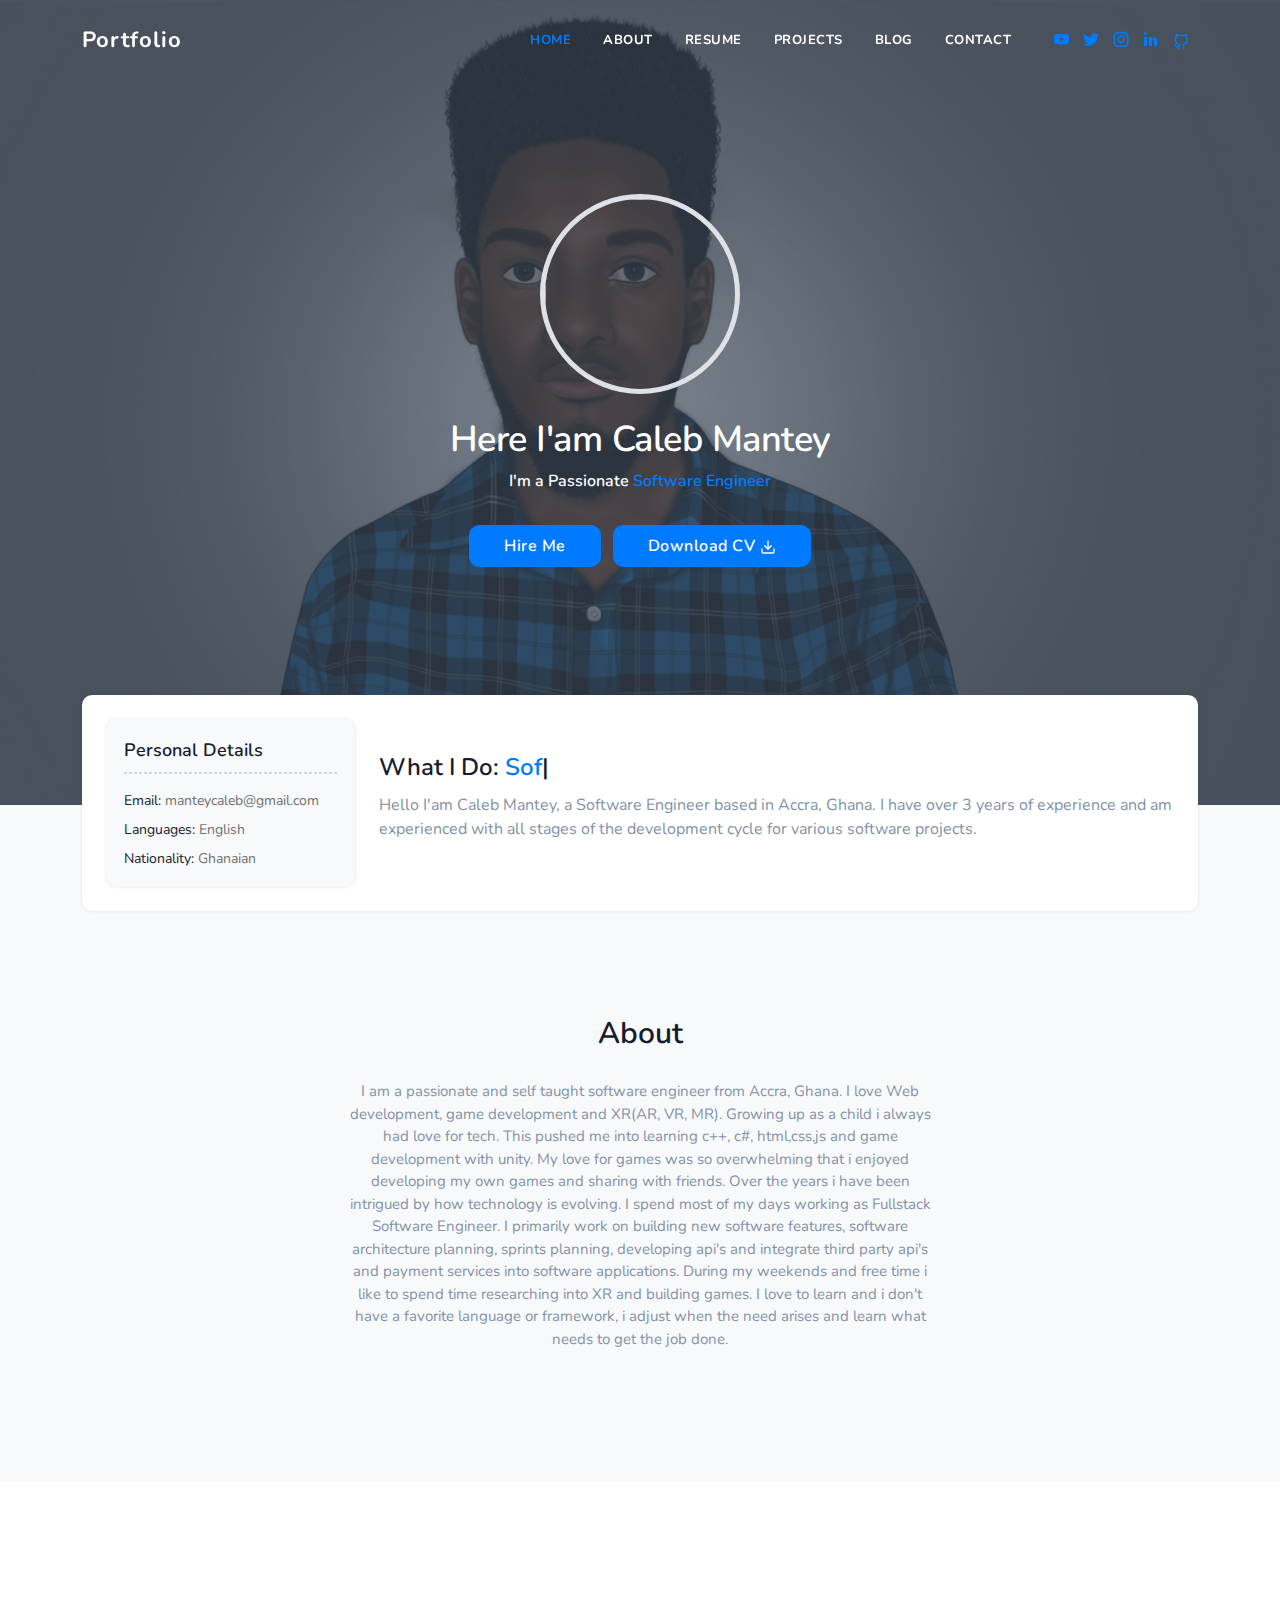
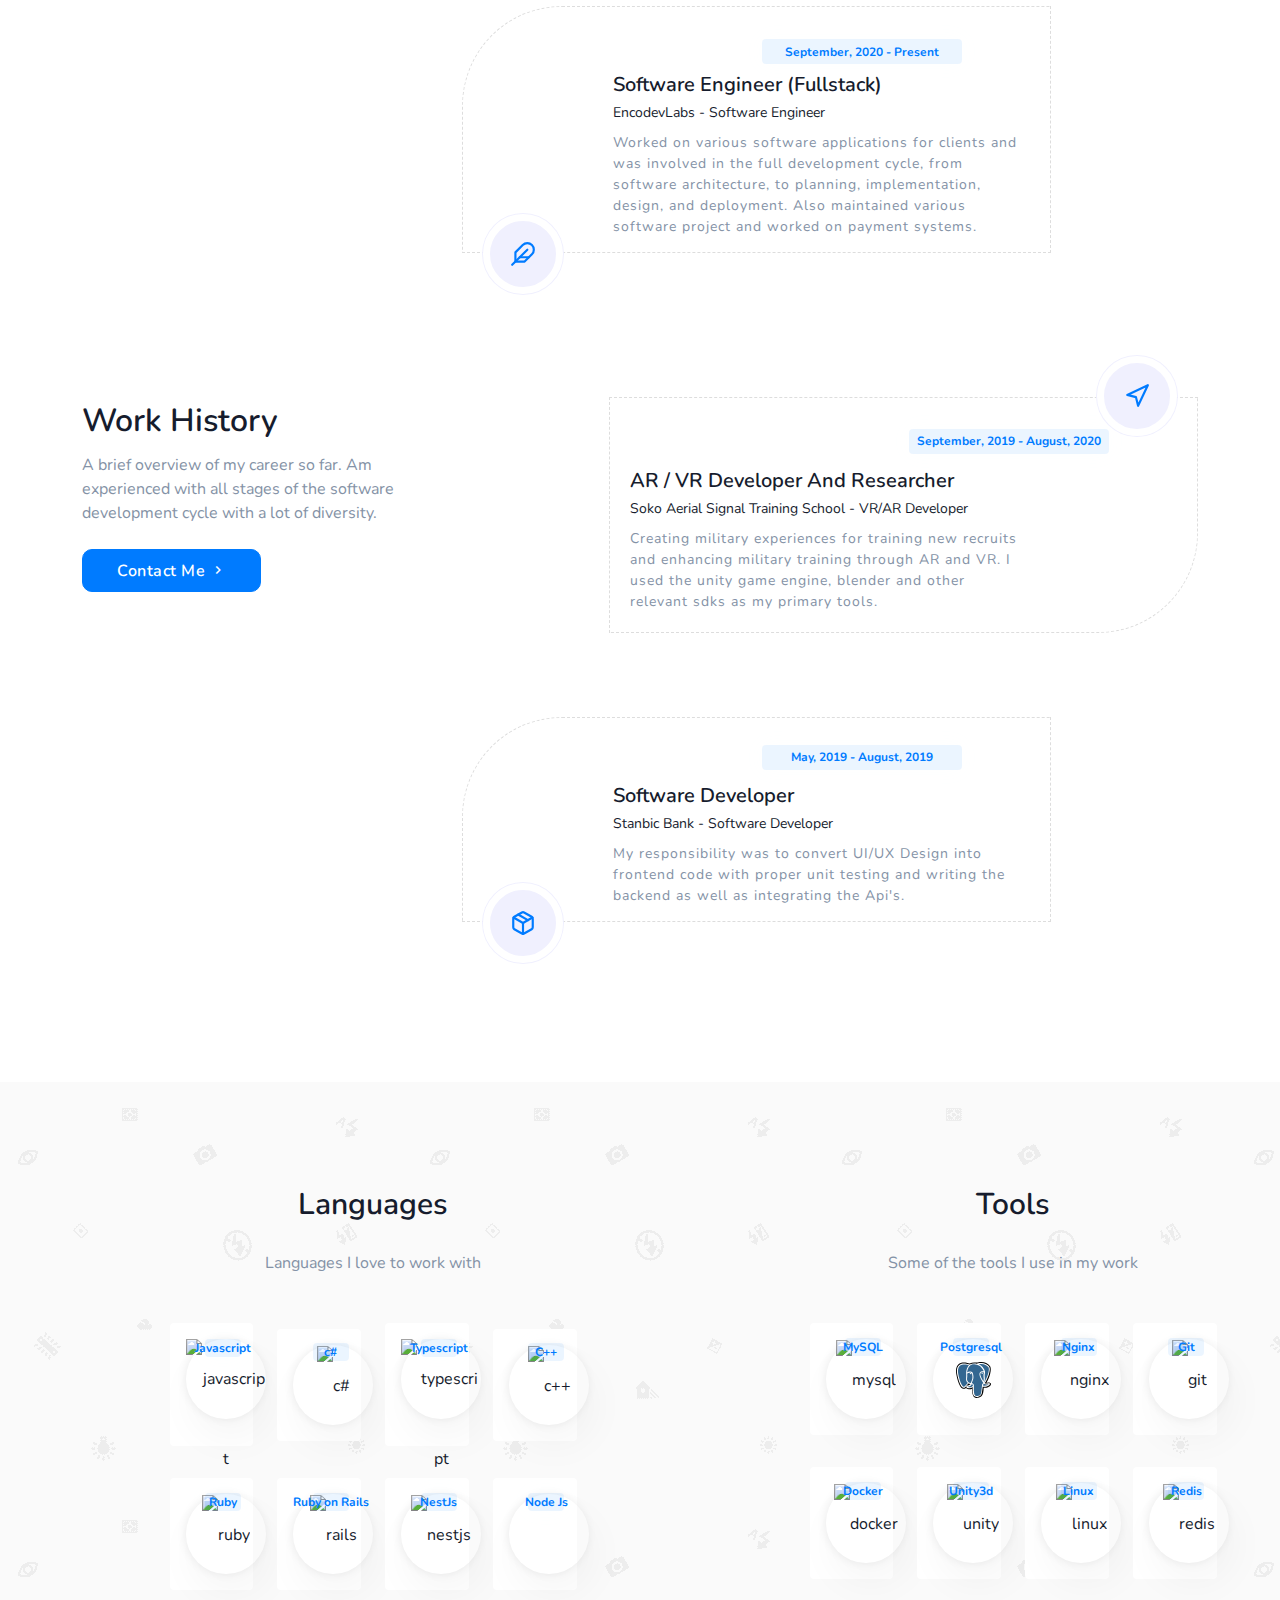
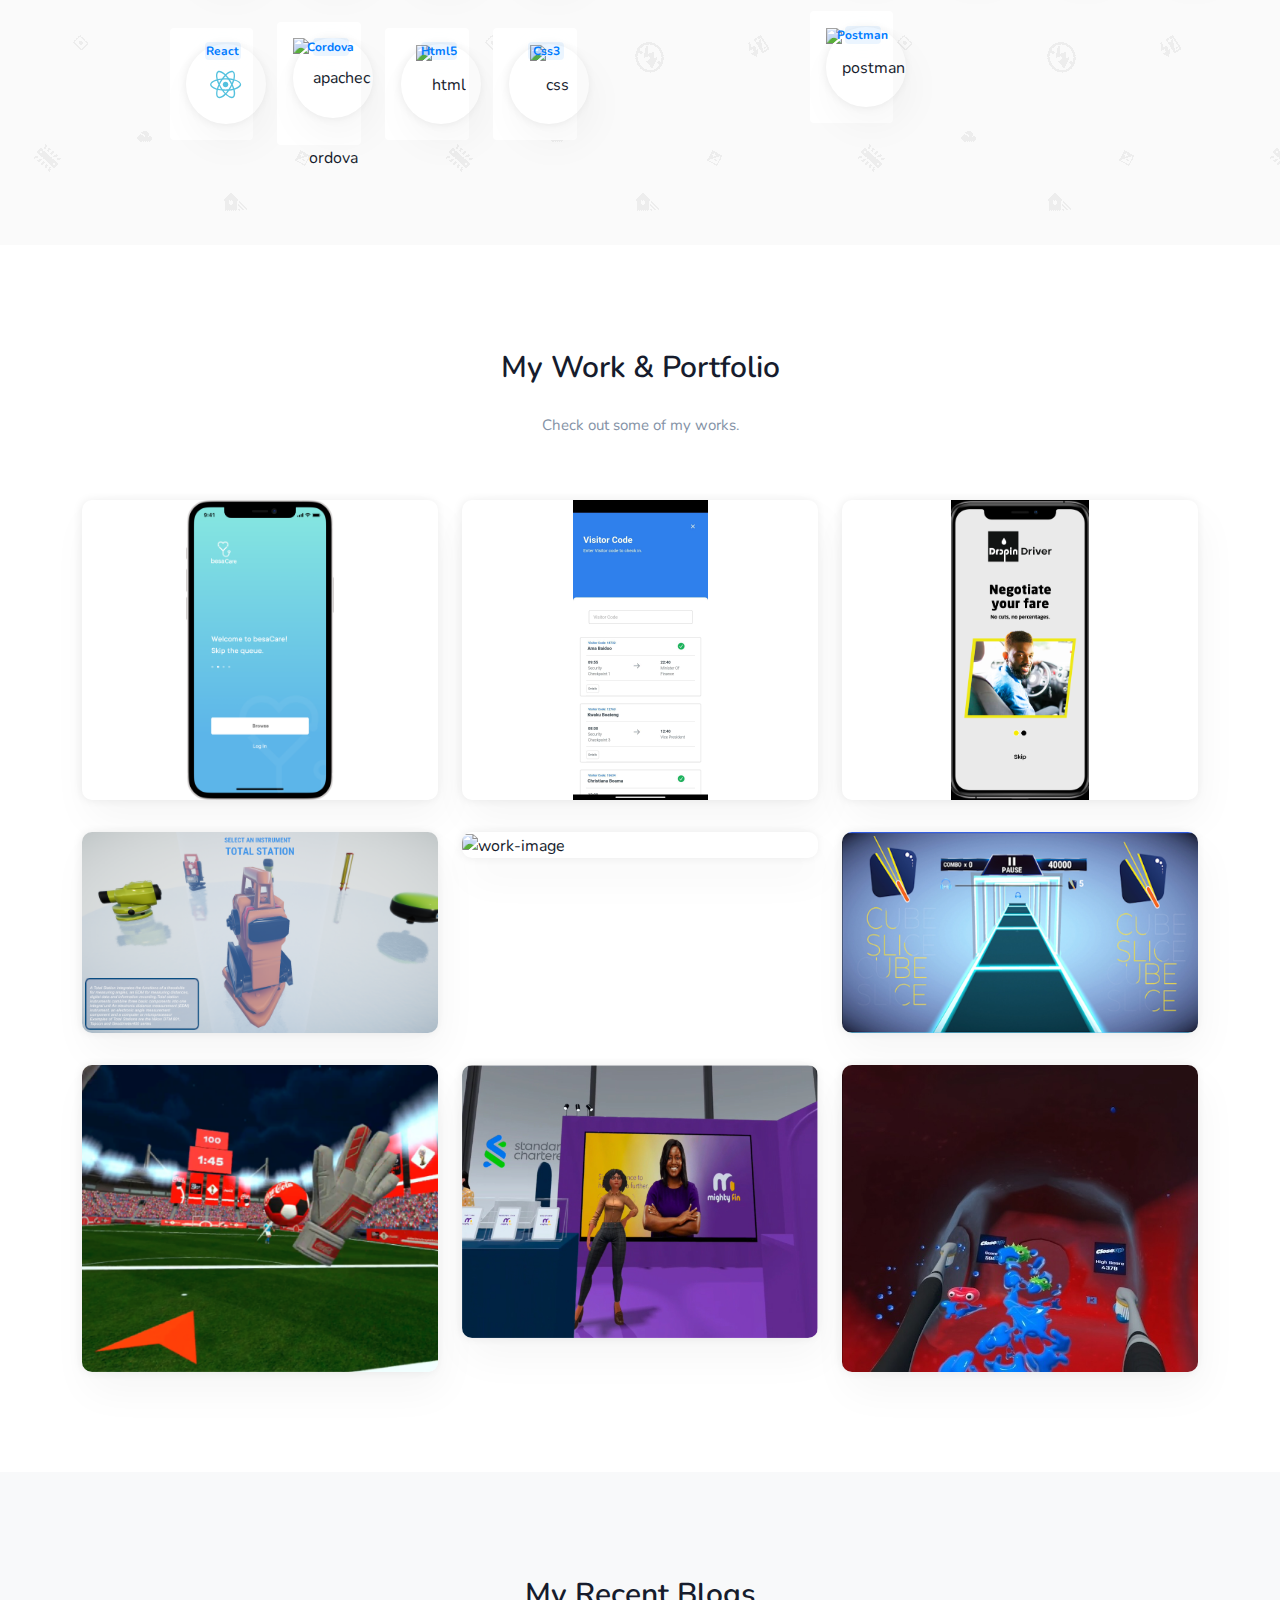
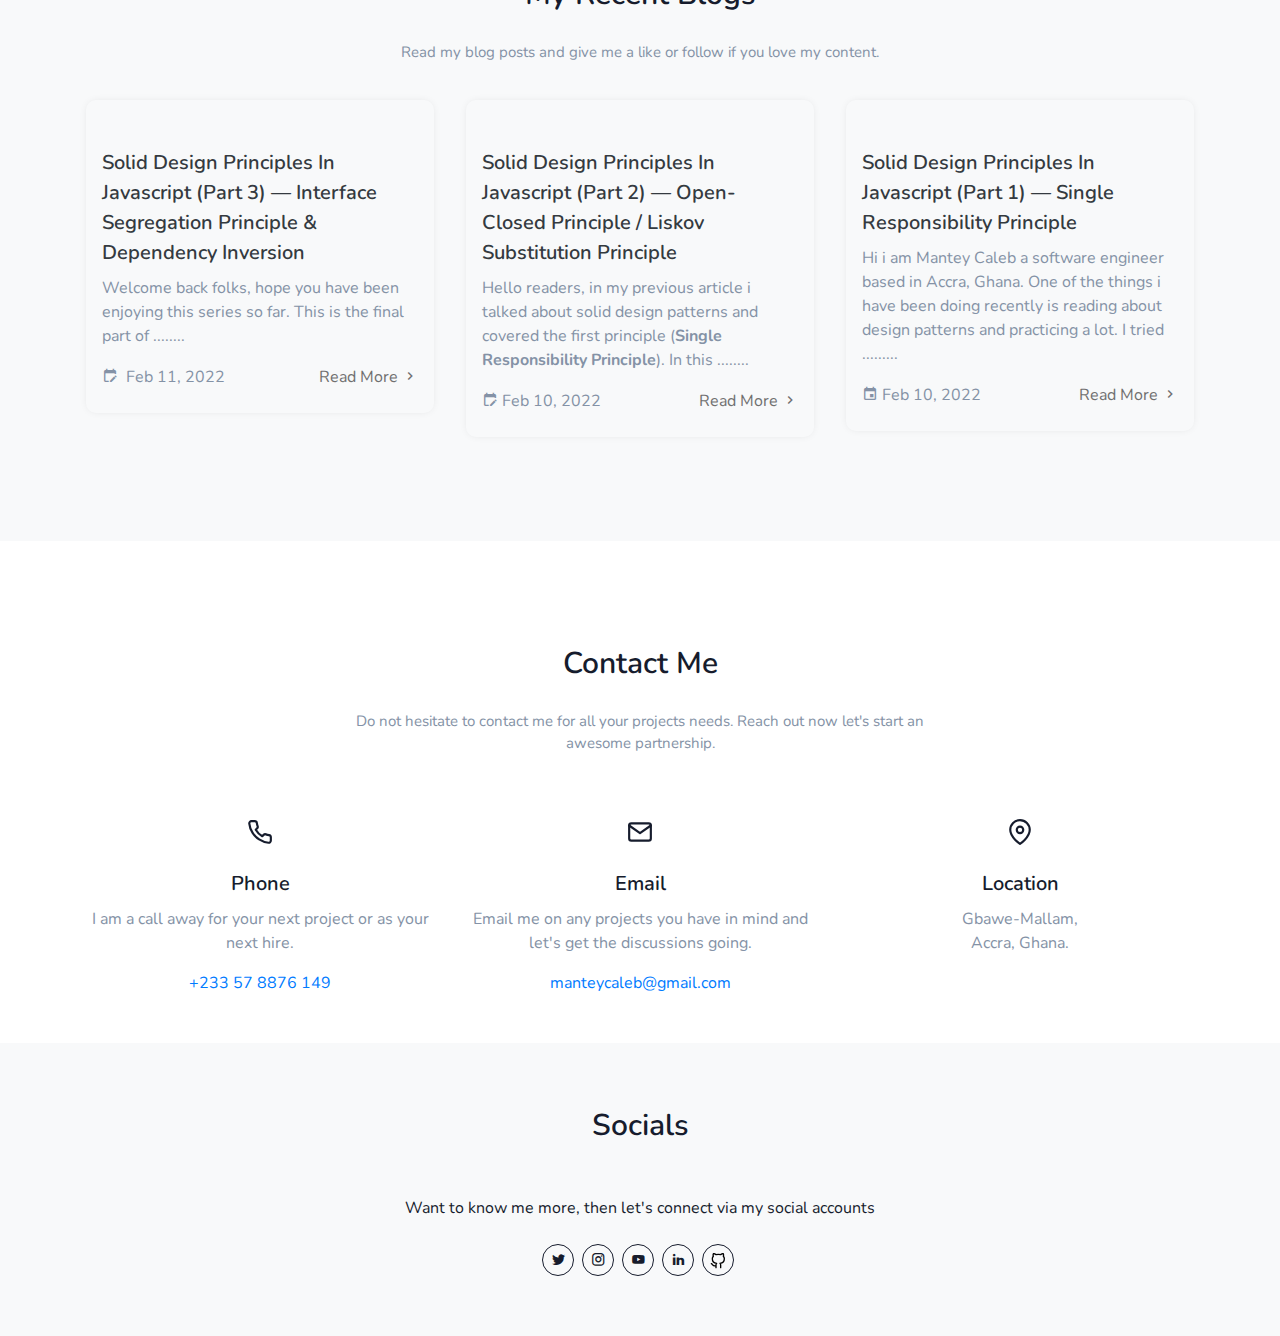
==== commit 377b015a: "updated portfolio" ====
--- a/index.html
+++ b/index.html
@@ -1371,6 +1371,117 @@
                   <a
                     href="javascript:void(0)"
                     data-src="images/portfolio/3.webp"
+                    data-gallery="myGal"
+                    class="text-primary work-icon bg-white d-inline-block rounded-pill mfp-image"
+                    ><i data-feather="camera" class="fea icon-sm"></i
+                  ></a>
+                </div>
+              </div>
+            </div>
+          </div>
+          <!--end col-->
+
+          <div class="col-lg-4 col-md-6 col-12 mt-4 pt-2">
+            <div
+              class="card border-0 work-container work-modern position-relative d-block overflow-hidden rounded"
+            >
+              <div class="card-body p-0">
+                <img
+                  src="images/portfolio/cocacola.png"
+                  class="img-fluid"
+                  alt="work-image"
+                />
+                <div class="overlay-work bg-dark"></div>
+                <div class="content">
+                  <h5 class="mb-0">
+                    <a
+                      href="https://www.youtube.com/watch?v=9YB0R8QwzdE&t=30s"
+                      target="_blank"
+                      class="title"
+                      style="color: #8492a6;"
+                      >View Project</a
+                    >
+                  </h5>
+                  <h6 class="text-light tag mb-0">Soccer Shootout (VR Game)</h6>
+                </div>
+                <div class="icons text-center">
+                  <a
+                    href="javascript:void(0)"
+                    data-src="images/portfolio/cocacola.png"
+                    data-gallery="myGal"
+                    class="text-primary work-icon bg-white d-inline-block rounded-pill mfp-image"
+                    ><i data-feather="camera" class="fea icon-sm"></i
+                  ></a>
+                </div>
+              </div>
+            </div>
+          </div>
+          <!--end col-->
+
+          <div class="col-lg-4 col-md-6 col-12 mt-4 pt-2">
+            <div
+              class="card border-0 work-container work-modern position-relative d-block overflow-hidden rounded"
+            >
+              <div class="card-body p-0">
+                <img
+                  src="images/portfolio/exhibition.jpg"
+                  class="img-fluid"
+                  alt="work-image"
+                />
+                <div class="overlay-work bg-dark"></div>
+                <div class="content">
+                  <h5 class="mb-0">
+                    <a
+                      href="https://caleb-mantey.itch.io/standard-chartered-ghana-virtual-tour"
+                      target="_blank"
+                      class="title"
+                      style="color: #8492a6;"
+                      >View Project</a
+                    >
+                  </h5>
+                  <h6 class="text-light tag mb-0">Standard Chartered Virtual Exhibition  (VR and Web)</h6>
+                </div>
+                <div class="icons text-center">
+                  <a
+                    href="javascript:void(0)"
+                    data-src="images/portfolio/exhibition.jpg"
+                    data-gallery="myGal"
+                    class="text-primary work-icon bg-white d-inline-block rounded-pill mfp-image"
+                    ><i data-feather="camera" class="fea icon-sm"></i
+                  ></a>
+                </div>
+              </div>
+            </div>
+          </div>
+          <!--end col-->
+
+          <div class="col-lg-4 col-md-6 col-12 mt-4 pt-2">
+            <div
+              class="card border-0 work-container work-modern position-relative d-block overflow-hidden rounded"
+            >
+              <div class="card-body p-0">
+                <img
+                  src="images/portfolio/closeup.jpg"
+                  class="img-fluid"
+                  alt="work-image"
+                />
+                <div class="overlay-work bg-dark"></div>
+                <div class="content">
+                  <h5 class="mb-0">
+                    <a
+                      href="https://www.linkedin.com/posts/caleb-mantey-a461a9148_closeup-rumble5-unilever-activity-6953919923458838528-qMD5?utm_source=share&utm_medium=member_desktop"
+                      target="_blank"
+                      class="title"
+                      style="color: #8492a6;"
+                      >View Project</a
+                    >
+                  </h5>
+                  <h6 class="text-light tag mb-0">Closeup (VR Game)</h6>
+                </div>
+                <div class="icons text-center">
+                  <a
+                    href="javascript:void(0)"
+                    data-src="images/portfolio/closeup.jpg"
                     data-gallery="myGal"
                     class="text-primary work-icon bg-white d-inline-block rounded-pill mfp-image"
                     ><i data-feather="camera" class="fea icon-sm"></i
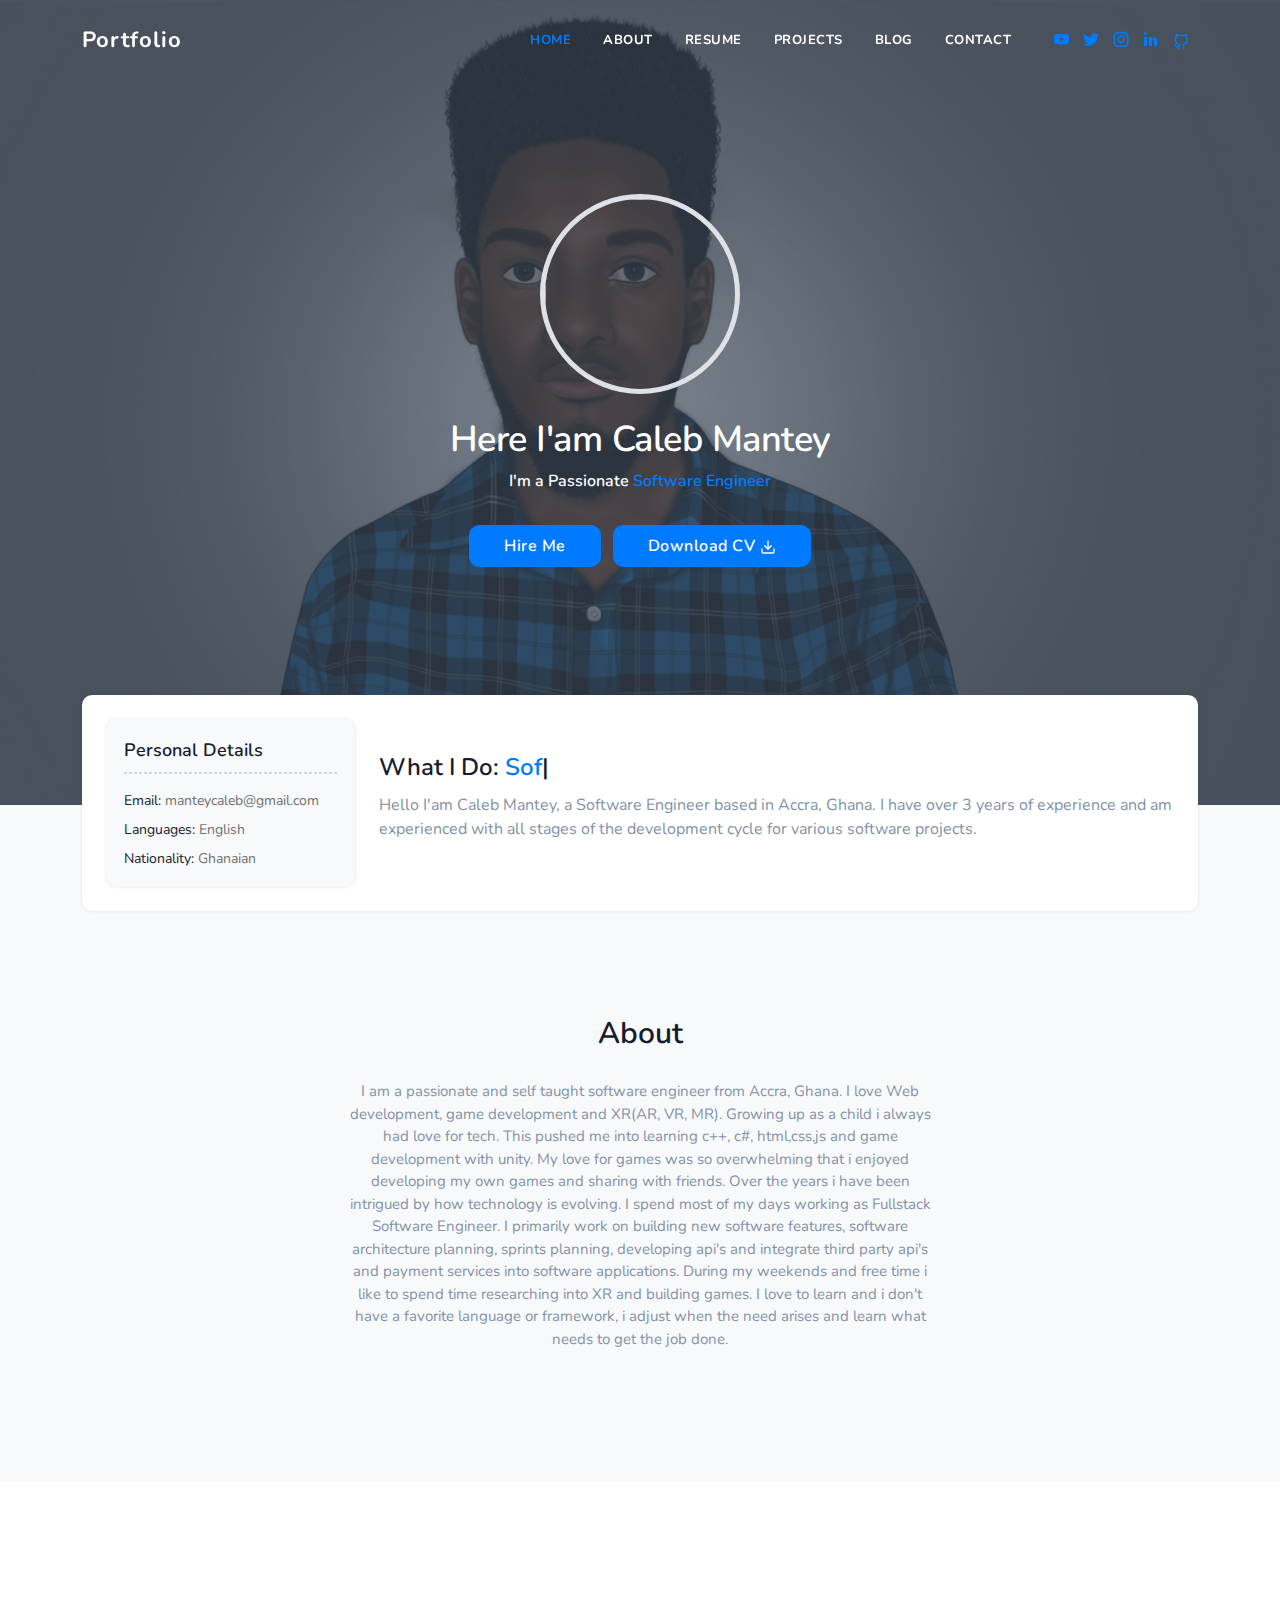
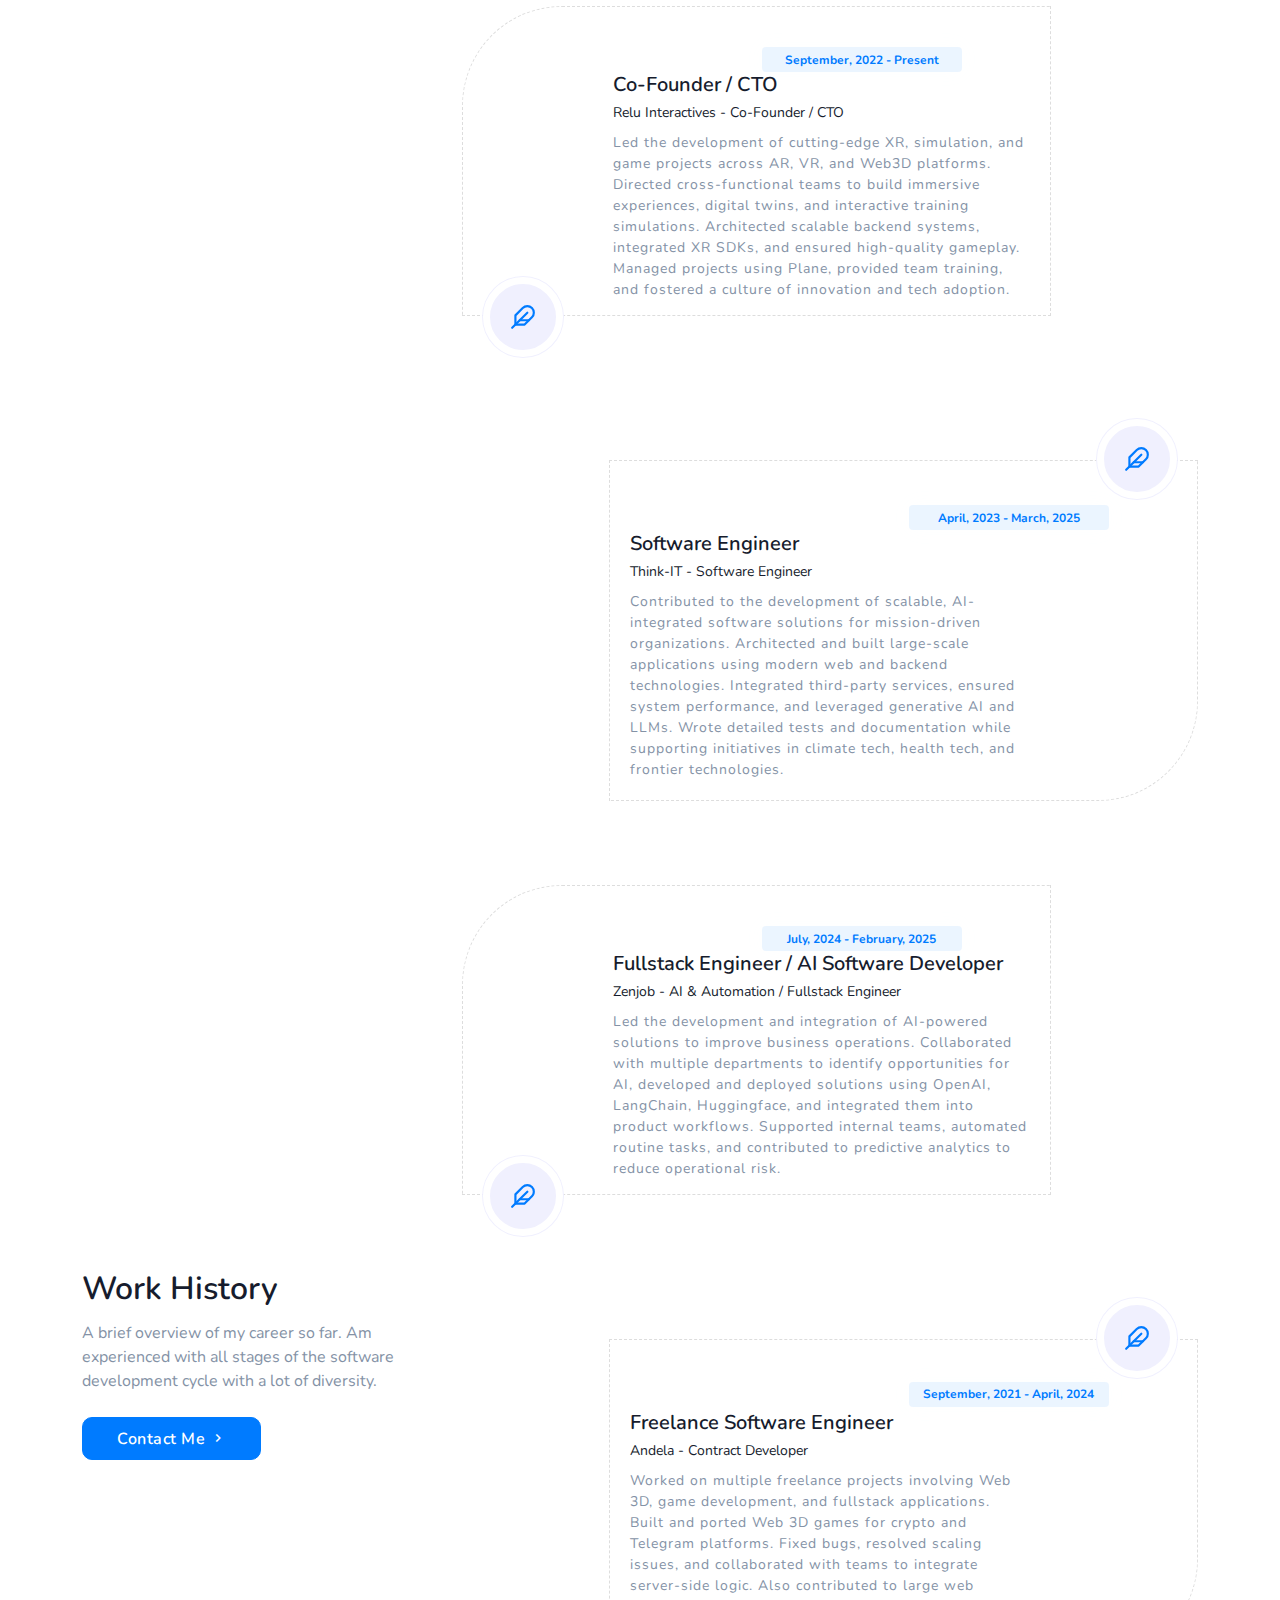
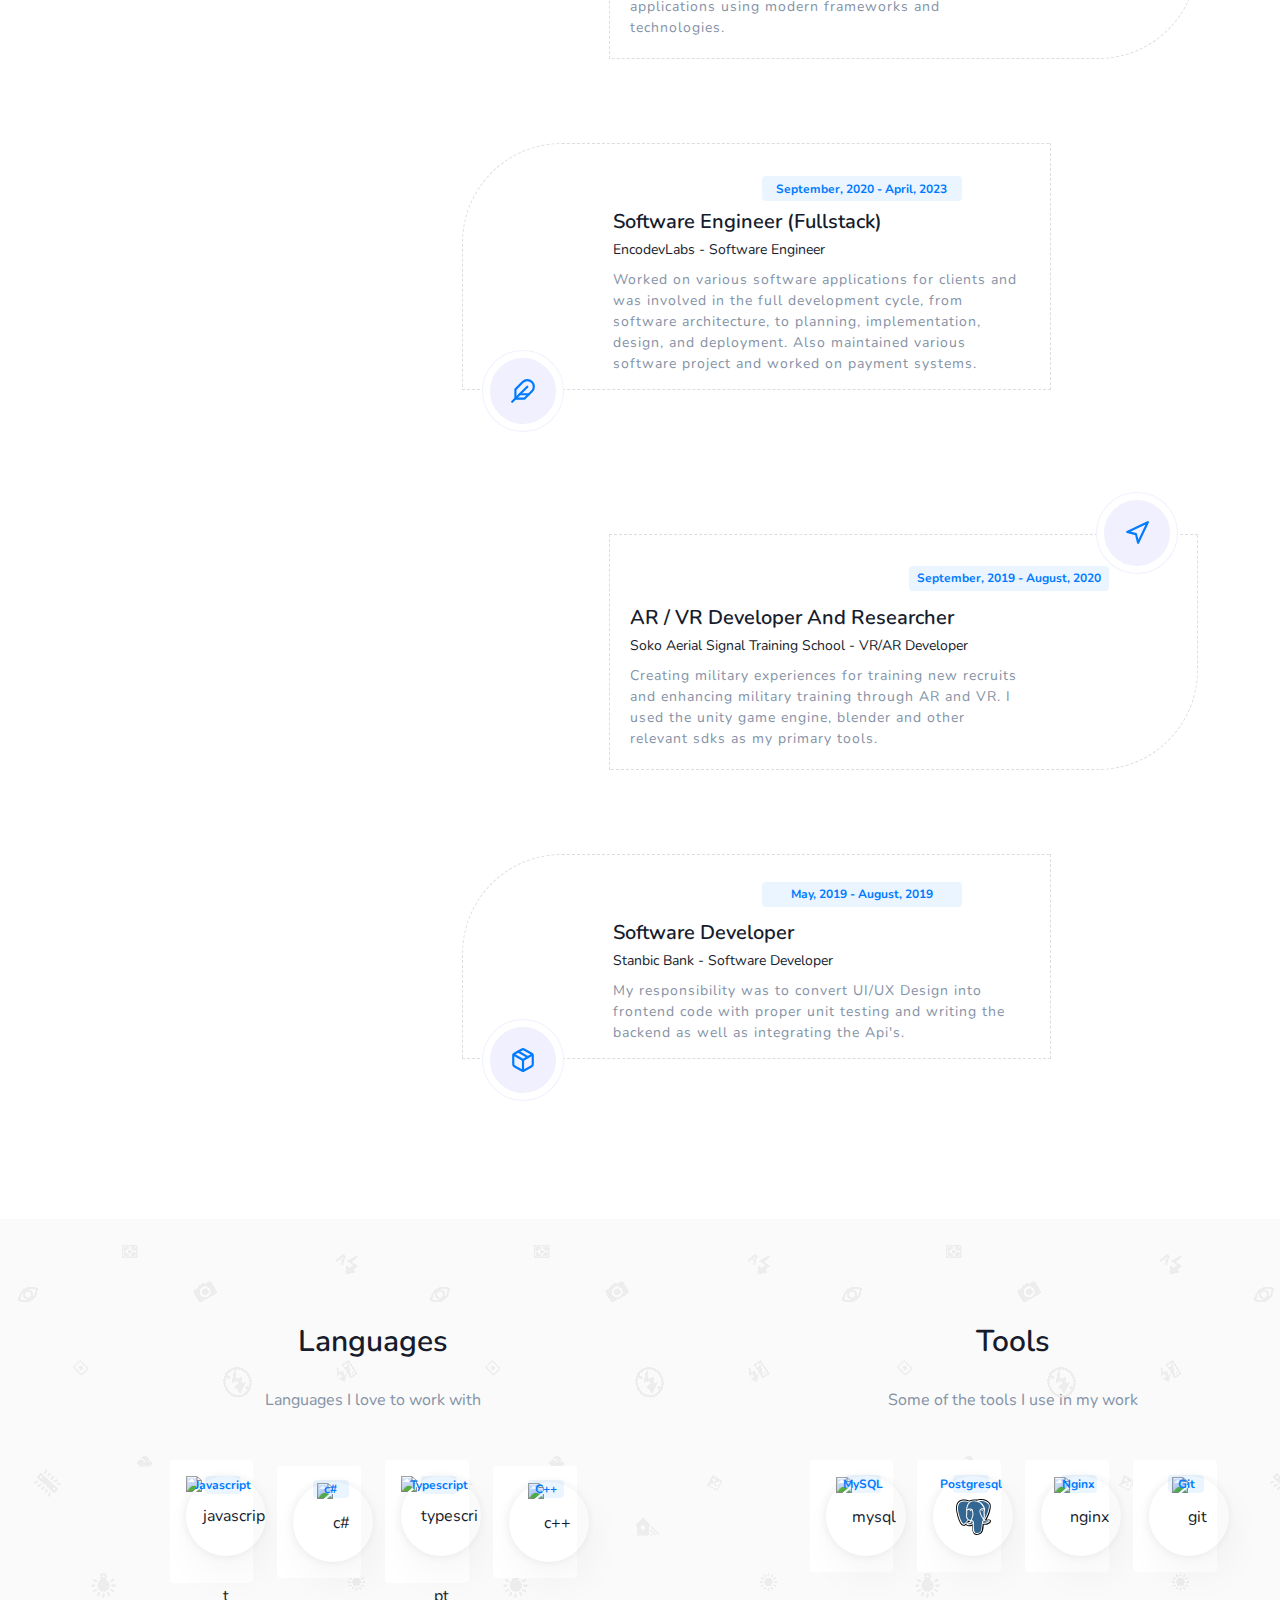
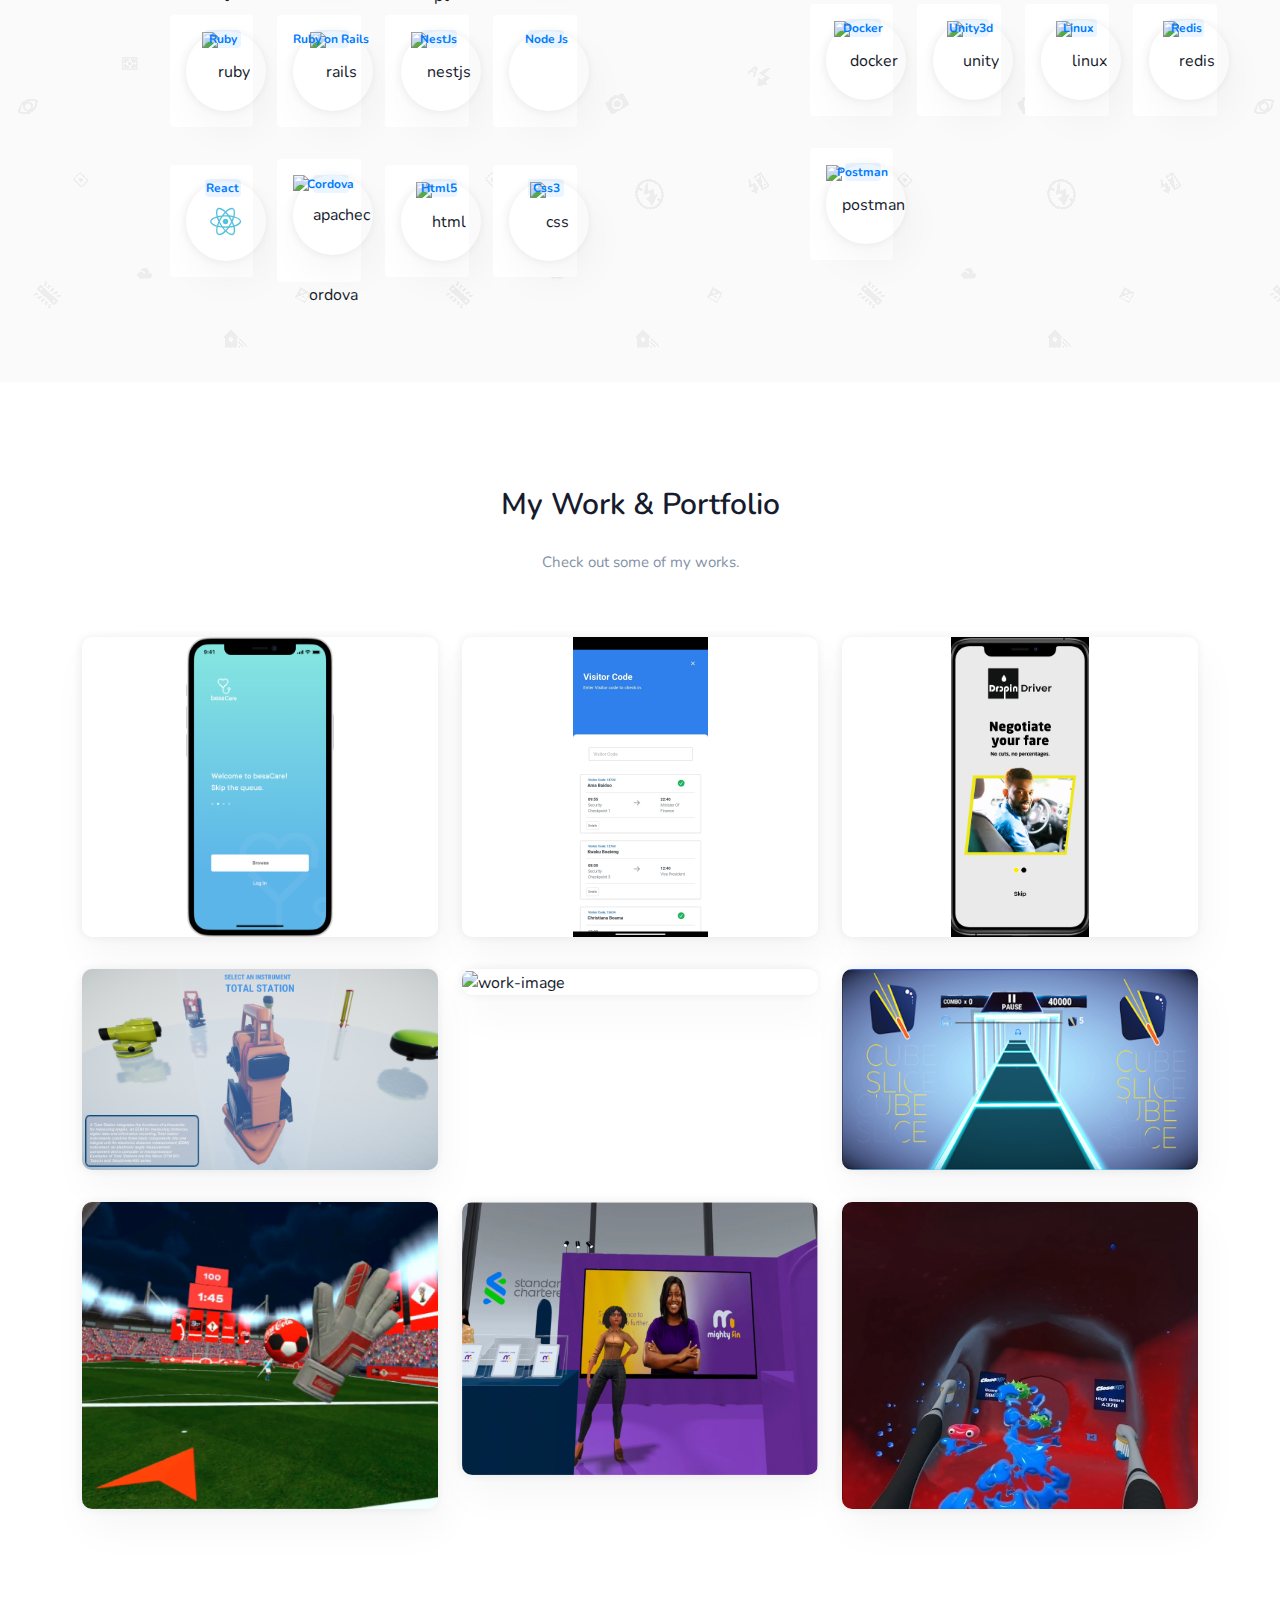
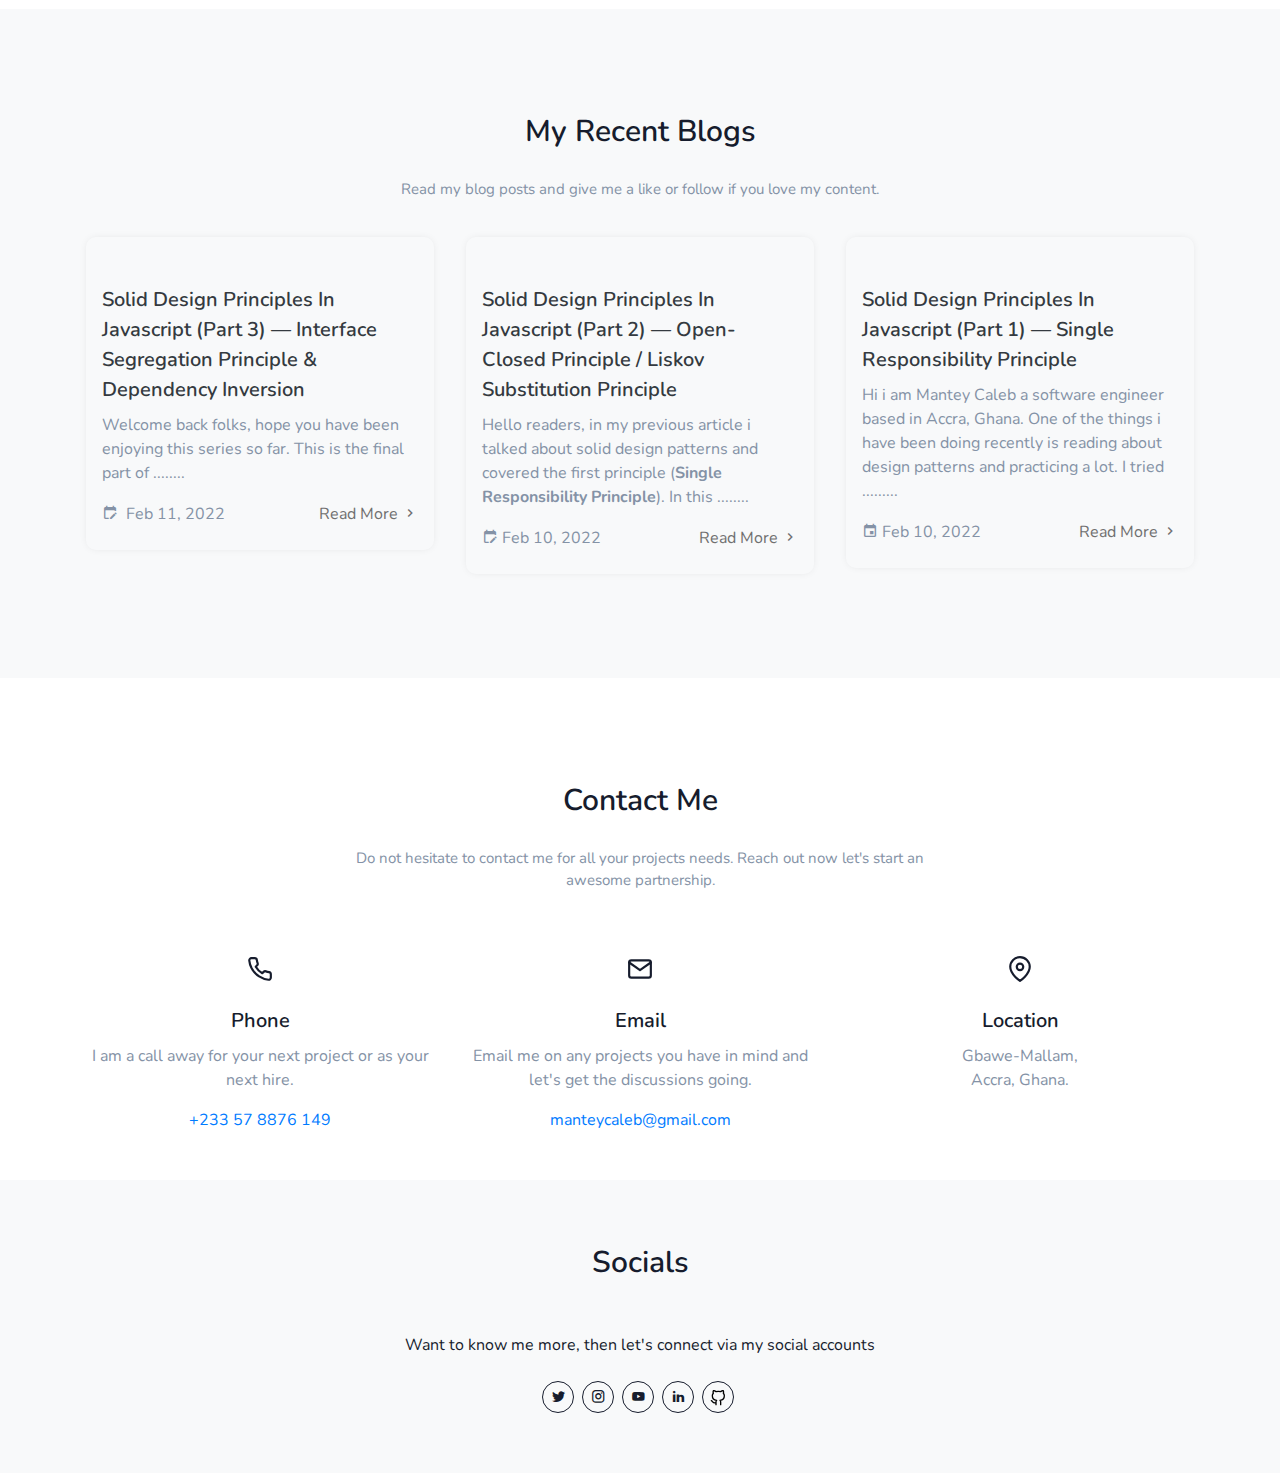
==== commit 256f7f13: "feat: updated resume" ====
--- a/index.html
+++ b/index.html
@@ -192,7 +192,7 @@
     <!-- Hero Area -->
     <div
       class="hero-area position-relative bg-half-120"
-      style="background-image: url('images/wade 2.jpg');"
+      style="background-image: url('images/wade 2.jpg')"
       id="home"
     >
       <div class="bg-overlay"></div>
@@ -240,7 +240,7 @@
           <div class="col-lg-12">
             <div
               class="card public-profile border-0 rounded shadow no-margin"
-              style="z-index: 1;"
+              style="z-index: 1"
             >
               <div class="card-body">
                 <div class="row align-items-center">
@@ -486,7 +486,112 @@
                       <i data-feather="feather" class="fea icon-md"></i>
                     </div>
                     <span class="badge skill-badge education-badge badge-light"
-                      >September, 2020 - Present</span
+                      >September, 2022 - Present</span
+                    >
+                    <br /><br />
+                    <h3 class="title mb-0">Co-Founder / CTO</h3>
+                    <small class="company"
+                      >Relu Interactives - Co-Founder / CTO</small
+                    >
+
+                    <p class="description text-light-muted mt-2">
+                      Led the development of cutting-edge XR, simulation, and
+                      game projects across AR, VR, and Web3D platforms. Directed
+                      cross-functional teams to build immersive experiences,
+                      digital twins, and interactive training simulations.
+                      Architected scalable backend systems, integrated XR SDKs,
+                      and ensured high-quality gameplay. Managed projects using
+                      Plane, provided team training, and fostered a culture of
+                      innovation and tech adoption.
+                    </p>
+                  </a>
+                </div>
+
+                <div class="timeline mt-4">
+                  <a href="#" class="timeline-content">
+                    <div class="timeline-icon text-primary">
+                      <i data-feather="feather" class="fea icon-md"></i>
+                    </div>
+                    <span class="badge skill-badge education-badge badge-light"
+                      >April, 2023 - March, 2025</span
+                    >
+                    <br /><br />
+                    <h3 class="title mb-0">Software Engineer</h3>
+                    <small class="company">Think-IT - Software Engineer</small>
+
+                    <p class="description text-light-muted mt-2">
+                      Contributed to the development of scalable, AI-integrated
+                      software solutions for mission-driven organizations.
+                      Architected and built large-scale applications using
+                      modern web and backend technologies. Integrated
+                      third-party services, ensured system performance, and
+                      leveraged generative AI and LLMs. Wrote detailed tests and
+                      documentation while supporting initiatives in climate
+                      tech, health tech, and frontier technologies.
+                    </p>
+                  </a>
+                </div>
+
+                <div class="timeline mt-4">
+                  <a href="#" class="timeline-content">
+                    <div class="timeline-icon text-primary">
+                      <i data-feather="feather" class="fea icon-md"></i>
+                    </div>
+                    <span class="badge skill-badge education-badge badge-light"
+                      >July, 2024 - February, 2025</span
+                    >
+                    <br /><br />
+                    <h3 class="title mb-0">
+                      Fullstack Engineer / AI Software Developer
+                    </h3>
+                    <small class="company"
+                      >Zenjob - AI & Automation / Fullstack Engineer</small
+                    >
+
+                    <p class="description text-light-muted mt-2">
+                      Led the development and integration of AI-powered
+                      solutions to improve business operations. Collaborated
+                      with multiple departments to identify opportunities for
+                      AI, developed and deployed solutions using OpenAI,
+                      LangChain, Huggingface, and integrated them into product
+                      workflows. Supported internal teams, automated routine
+                      tasks, and contributed to predictive analytics to reduce
+                      operational risk.
+                    </p>
+                  </a>
+                </div>
+
+                <div class="timeline mt-4">
+                  <a href="#" class="timeline-content">
+                    <div class="timeline-icon text-primary">
+                      <i data-feather="feather" class="fea icon-md"></i>
+                    </div>
+                    <span class="badge skill-badge education-badge badge-light"
+                      >September, 2021 - April, 2024</span
+                    >
+                    <br /><br />
+                    <h3 class="title mb-0">Freelance Software Engineer</h3>
+                    <small class="company">Andela - Contract Developer</small>
+
+                    <p class="description text-light-muted mt-2">
+                      Worked on multiple freelance projects involving Web 3D,
+                      game development, and fullstack applications. Built and
+                      ported Web 3D games for crypto and Telegram platforms.
+                      Fixed bugs, resolved scaling issues, and collaborated with
+                      teams to integrate server-side logic. Also contributed to
+                      large web applications using modern frameworks and
+                      technologies.
+                    </p>
+                  </a>
+                </div>
+
+                <div class="timeline mt-4">
+                  <a href="#" class="timeline-content">
+                    <div class="timeline-icon text-primary">
+                      <i data-feather="feather" class="fea icon-md"></i>
+                    </div>
+                    <span class="badge skill-badge education-badge badge-light"
+                      >September, 2020 - April, 2023</span
                     >
                     <br /><br />
                     <h3 class="title mb-0">Software Engineer (Fullstack)</h3>
@@ -512,9 +617,7 @@
                       >September, 2019 - August, 2020</span
                     >
                     <br /><br />
-                    <h3 class="title mb-0">
-                      AR / VR Developer and Researcher
-                    </h3>
+                    <h3 class="title mb-0">AR / VR Developer and Researcher</h3>
                     <small class="company"
                       >Soko Aerial Signal Training School - VR/AR
                       Developer</small
@@ -626,7 +729,7 @@
     <!-- Skill & CTA START -->
     <section
       class="cta-full"
-      style="background-image: url('images/bg-pattern.png');"
+      style="background-image: url('images/bg-pattern.png')"
     >
       <div class="container-fluid">
         <div class="row position-relative">
@@ -1150,7 +1253,6 @@
         <!--end row-->
 
         <div class="row">
-        
           <div class="col-lg-4 col-md-6 col-12 mt-4 pt-2">
             <div
               class="card border-0 work-container work-modern position-relative d-block overflow-hidden rounded"
@@ -1160,22 +1262,20 @@
                   src="images/portfolio/4.png"
                   class="img-fluid"
                   alt="work-image"
-                  style="height: 300px;"
+                  style="height: 300px"
                 />
                 <div class="overlay-work bg-dark"></div>
                 <div class="content">
-                  <h5 class="mb-0" style="text-align: left;">
+                  <h5 class="mb-0" style="text-align: left">
                     <a
                       href="https://play.google.com/store/apps/details?id=com.besacare.patient"
                       target="_blank"
                       class="title"
-                      style="color: #8492a6;"
+                      style="color: #8492a6"
                       >View Project</a
                     >
                   </h5>
-                  <h6 class="text-light tag mb-0">
-                    besaCare Health App
-                  </h6>
+                  <h6 class="text-light tag mb-0">besaCare Health App</h6>
                 </div>
                 <div class="icons text-center">
                   <a
@@ -1200,16 +1300,16 @@
                   src="images/portfolio/5.jpg"
                   class="img-fluid"
                   alt="work-image"
-                  style="height: 300px;"
+                  style="height: 300px"
                 />
                 <div class="overlay-work bg-dark"></div>
                 <div class="content">
-                  <h5 class="mb-0" style="text-align: left;">
+                  <h5 class="mb-0" style="text-align: left">
                     <a
                       href="https://youtu.be/j0KHWvRNw64"
                       target="_blank"
                       class="title"
-                      style="color: #8492a6;"
+                      style="color: #8492a6"
                       >View Project</a
                     >
                   </h5>
@@ -1238,16 +1338,16 @@
                   src="images/portfolio/6.png"
                   class="img-fluid"
                   alt="work-image"
-                  style="height: 300px;"
+                  style="height: 300px"
                 />
                 <div class="overlay-work bg-dark"></div>
                 <div class="content">
-                  <h5 class="mb-0" style="text-align: left;">
+                  <h5 class="mb-0" style="text-align: left">
                     <a
                       href="https://dropinghana.com"
                       target="_blank"
                       class="title"
-                      style="color: #8492a6;"
+                      style="color: #8492a6"
                       >View Project</a
                     >
                   </h5>
@@ -1284,7 +1384,7 @@
                       href="https://caleb-mantey.itch.io/survey-kit-simulation"
                       target="_blank"
                       class="title"
-                      style="color: #8492a6;"
+                      style="color: #8492a6"
                       >View Project</a
                     >
                   </h5>
@@ -1322,7 +1422,7 @@
                       href="https://caleb-mantey.itch.io/dark-echoes"
                       target="_blank"
                       class="title"
-                      style="color: #8492a6;"
+                      style="color: #8492a6"
                       >View Project</a
                     >
                   </h5>
@@ -1361,7 +1461,7 @@
                       href="https://play.google.com/store/apps/details?id=com.DungaStudios.CubeSlice"
                       target="_blank"
                       class="title"
-                      style="color: #8492a6;"
+                      style="color: #8492a6"
                       >View Project</a
                     >
                   </h5>
@@ -1398,7 +1498,7 @@
                       href="https://www.youtube.com/watch?v=9YB0R8QwzdE&t=30s"
                       target="_blank"
                       class="title"
-                      style="color: #8492a6;"
+                      style="color: #8492a6"
                       >View Project</a
                     >
                   </h5>
@@ -1435,11 +1535,13 @@
                       href="https://caleb-mantey.itch.io/standard-chartered-ghana-virtual-tour"
                       target="_blank"
                       class="title"
-                      style="color: #8492a6;"
+                      style="color: #8492a6"
                       >View Project</a
                     >
                   </h5>
-                  <h6 class="text-light tag mb-0">Standard Chartered Virtual Exhibition  (VR and Web)</h6>
+                  <h6 class="text-light tag mb-0">
+                    Standard Chartered Virtual Exhibition (VR and Web)
+                  </h6>
                 </div>
                 <div class="icons text-center">
                   <a
@@ -1472,7 +1574,7 @@
                       href="https://www.linkedin.com/posts/caleb-mantey-a461a9148_closeup-rumble5-unilever-activity-6953919923458838528-qMD5?utm_source=share&utm_medium=member_desktop"
                       target="_blank"
                       class="title"
-                      style="color: #8492a6;"
+                      style="color: #8492a6"
                       >View Project</a
                     >
                   </h5>
